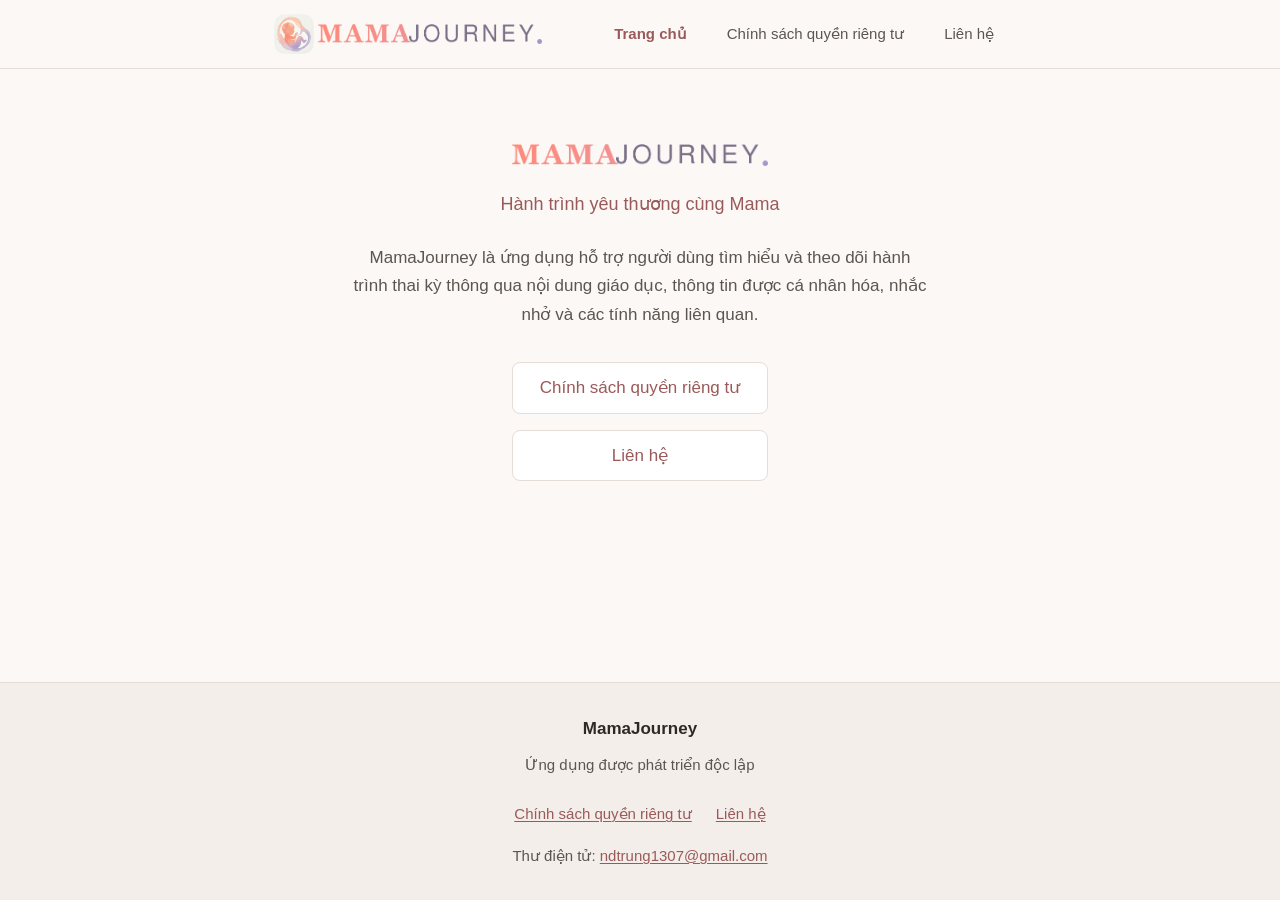
==== index.html @ 8a60a66c "feat: create website for mamajourney" ====
<!doctype html>
<html lang="vi">
  <head>
    <meta charset="UTF-8" />
    <meta name="viewport" content="width=device-width, initial-scale=1.0" />
    <meta
      name="description"
      content="MamaJourney — Ứng dụng hỗ trợ theo dõi hành trình thai kỳ. Chính sách quyền riêng tư và thông tin liên hệ."
    />
    <title>MamaJourney — Hành trình cùng Mama</title>
    <link rel="stylesheet" href="css/style.css" />
  </head>
  <body>
    <div class="page-wrapper">
      <header class="site-header">
        <div class="site-header__inner">
          <a href="./" class="site-logo" aria-label="MamaJourney — Trang chủ">
            <img src="assets/application-icon.png" alt="" class="site-logo__icon" width="40" height="40">
            <img src="assets/home-header.png" alt="MamaJourney" class="site-logo__wordmark" width="260" height="22">
          </a>
          <button
            type="button"
            class="site-nav__toggle"
            aria-expanded="false"
            aria-controls="primary-nav"
            aria-label="Mở menu điều hướng"
          >
            <span class="site-nav__toggle-icon" aria-hidden="true">
              <span class="site-nav__toggle-bar"></span>
            </span>
          </button>
          <nav class="site-nav" id="primary-nav" aria-label="Điều hướng chính">
            <ul>
              <li><a href="./" aria-current="page">Trang chủ</a></li>
              <li><a href="privacy-policy/">Chính sách quyền riêng tư</a></li>
              <li><a href="contact/">Liên hệ</a></li>
            </ul>
          </nav>
        </div>
      </header>

      <main>
        <section class="hero">
          <h1 class="hero__title">
            <img
              src="assets/home-header.png"
              alt="MamaJourney"
              class="hero__logo"
              width="320"
              height="27"
            />
          </h1>
          <p class="hero__tagline">Hành trình yêu thương cùng Mama</p>
          <p class="hero__description">
            MamaJourney là ứng dụng hỗ trợ người dùng tìm hiểu và theo dõi hành
            trình thai kỳ thông qua nội dung giáo dục, thông tin được cá nhân
            hóa, nhắc nhở và các tính năng liên quan.
          </p>
          <div class="hero__links">
            <a href="privacy-policy/">Chính sách quyền riêng tư</a>
            <a href="contact/">Liên hệ</a>
          </div>
        </section>
      </main>

      <footer class="site-footer">
        <div class="site-footer__inner">
          <p class="site-footer__brand">MamaJourney</p>
          <p class="site-footer__tagline">Ứng dụng được phát triển độc lập</p>
          <nav class="site-footer__links" aria-label="Liên kết chân trang">
            <a href="privacy-policy/">Chính sách quyền riêng tư</a>
            <a href="contact/">Liên hệ</a>
          </nav>
          <p class="site-footer__email">
            Thư điện tử:
            <a href="mailto:ndtrung1307@gmail.com">ndtrung1307@gmail.com</a>
          </p>
        </div>
      </footer>
    </div>
    <script src="js/nav.js"></script>
  </body>
</html>
---- css/style.css ----
/* MamaJourney — Static Privacy Website */

*,
*::before,
*::after {
  box-sizing: border-box;
}

:root {
  --color-bg: #fbf8f6;
  --color-bg-alt: #f3eeea;
  --color-surface: #ffffff;
  --color-text: #2d2a26;
  --color-text-muted: #5c5650;
  --color-accent: #9b5a5a;
  --color-accent-hover: #7d4545;
  --color-border: #e5ddd6;
  --color-focus: #c4857a;
  --font-sans: -apple-system, BlinkMacSystemFont, "Segoe UI", Roboto, Arial, sans-serif;
  --content-width: 780px;
  --space-xs: 0.5rem;
  --space-sm: 0.75rem;
  --space-md: 1rem;
  --space-lg: 1.5rem;
  --space-xl: 2rem;
  --space-2xl: 3rem;
  --radius: 8px;
  --header-height: 4rem;
}

html {
  scroll-behavior: smooth;
  overflow-x: clip;
}

@media (prefers-reduced-motion: reduce) {
  html {
    scroll-behavior: auto;
  }
}

body {
  margin: 0;
  width: 100%;
  overflow-x: clip;
  font-family: var(--font-sans);
  font-size: 1.0625rem;
  line-height: 1.7;
  color: var(--color-text);
  background-color: var(--color-bg);
  -webkit-font-smoothing: antialiased;
}

img {
  max-width: 100%;
  height: auto;
  display: block;
}

a {
  color: var(--color-accent);
  text-decoration-thickness: 1px;
  text-underline-offset: 2px;
}

a:hover {
  color: var(--color-accent-hover);
}

a:focus-visible {
  outline: 2px solid var(--color-focus);
  outline-offset: 2px;
  border-radius: 2px;
}

/* Header */

.site-header {
  position: sticky;
  top: 0;
  z-index: 100;
  background-color: rgba(251, 248, 246, 0.95);
  backdrop-filter: blur(8px);
  -webkit-backdrop-filter: blur(8px);
  border-bottom: 1px solid var(--color-border);
}

.site-header__inner {
  width: 100%;
  max-width: var(--content-width);
  margin: 0 auto;
  padding: var(--space-sm) var(--space-lg);
  display: flex;
  align-items: center;
  justify-content: space-between;
  gap: var(--space-md);
  min-height: var(--header-height);
  min-width: 0;
}

.site-logo {
  display: flex;
  flex-direction: row;
  flex-wrap: nowrap;
  align-items: center;
  gap: 0.25rem;
  text-decoration: none;
  color: var(--color-text);
  flex-shrink: 0;
  min-height: 2.75rem;
}

.site-logo__icon {
  order: 1;
  height: 2.5rem;
  width: 2.5rem;
  flex-shrink: 0;
  border-radius: 0.5rem;
}

.site-logo__wordmark {
  order: 2;
  display: block;
  height: 2.5rem;
  width: auto;
  max-width: min(14rem, 52vw);
  flex-shrink: 1;
  min-width: 0;
  object-fit: contain;
  object-position: left center;
}

/* Navigation */

.site-nav ul {
  list-style: none;
  margin: 0;
  padding: 0;
  display: flex;
  flex-wrap: wrap;
  gap: var(--space-xs) var(--space-md);
  justify-content: flex-end;
}

.site-nav a {
  display: inline-block;
  padding: var(--space-xs) var(--space-sm);
  color: var(--color-text-muted);
  text-decoration: none;
  font-size: 0.9375rem;
  border-radius: var(--radius);
  min-height: 2.75rem;
  line-height: 2.75rem;
  padding-top: 0;
  padding-bottom: 0;
}

.site-nav a:hover {
  color: var(--color-accent);
  background-color: var(--color-bg-alt);
}

.site-nav a[aria-current="page"] {
  color: var(--color-accent);
  font-weight: 600;
}

.site-nav__toggle {
  display: none;
  flex-shrink: 0;
  align-items: center;
  justify-content: center;
  width: 2.75rem;
  height: 2.75rem;
  margin: 0;
  padding: 0;
  border: 1px solid var(--color-border);
  border-radius: var(--radius);
  background-color: var(--color-surface);
  color: var(--color-text);
  cursor: pointer;
}

.site-nav__toggle:focus-visible {
  outline: 2px solid var(--color-focus);
  outline-offset: 2px;
}

.site-nav__toggle-icon {
  position: relative;
  display: block;
  width: 1.25rem;
  height: 1rem;
}

.site-nav__toggle-bar,
.site-nav__toggle-bar::before,
.site-nav__toggle-bar::after {
  position: absolute;
  left: 0;
  width: 100%;
  height: 2px;
  border-radius: 1px;
  background-color: currentColor;
  transition: transform 0.2s ease, opacity 0.2s ease;
}

.site-nav__toggle-bar {
  top: 50%;
  transform: translateY(-50%);
}

.site-nav__toggle-bar::before {
  content: "";
  top: -6px;
}

.site-nav__toggle-bar::after {
  content: "";
  top: 6px;
}

.site-header--nav-open .site-nav__toggle-bar {
  transform: translateY(-50%) rotate(45deg);
}

.site-header--nav-open .site-nav__toggle-bar::before {
  opacity: 0;
}

.site-header--nav-open .site-nav__toggle-bar::after {
  top: 0;
  transform: rotate(-90deg);
}

@media (prefers-reduced-motion: reduce) {
  .site-nav__toggle-bar,
  .site-nav__toggle-bar::before,
  .site-nav__toggle-bar::after {
    transition: none;
  }
}

/* Main */

main {
  width: 100%;
  max-width: var(--content-width);
  margin: 0 auto;
  padding: var(--space-xl) var(--space-lg) var(--space-2xl);
  min-width: 0;
}

/* Home page */

.hero {
  text-align: center;
  padding: var(--space-xl) 0 var(--space-2xl);
}

.hero__title {
  display: flex;
  justify-content: center;
  margin: 0 0 var(--space-sm);
}

.hero__logo {
  display: block;
  height: clamp(2rem, 6vw, 2.75rem);
  width: auto;
  max-width: min(16rem, 88vw);
  margin: 0 auto;
  object-fit: contain;
}

.hero__tagline {
  font-size: 1.125rem;
  color: var(--color-accent);
  margin: 0 0 var(--space-lg);
  font-weight: 500;
}

.hero__description {
  color: var(--color-text-muted);
  margin: 0 auto var(--space-xl);
  max-width: 36rem;
}

.hero__links {
  display: flex;
  flex-direction: column;
  align-items: center;
  gap: var(--space-md);
}

.hero__links a {
  display: inline-block;
  padding: var(--space-sm) var(--space-lg);
  min-height: 2.75rem;
  line-height: 1.5;
  border: 1px solid var(--color-border);
  border-radius: var(--radius);
  background-color: var(--color-surface);
  color: var(--color-accent);
  text-decoration: none;
  font-weight: 500;
  min-width: 16rem;
  text-align: center;
}

.hero__links a:hover {
  border-color: var(--color-accent);
  background-color: var(--color-bg-alt);
}

/* Page header */

.page-header {
  margin-bottom: var(--space-xl);
  padding-bottom: var(--space-lg);
  border-bottom: 1px solid var(--color-border);
}

.page-header h1 {
  font-size: clamp(1.5rem, 4vw, 2rem);
  font-weight: 600;
  margin: 0 0 var(--space-xs);
  letter-spacing: -0.02em;
}

.page-header__subtitle {
  font-size: 1.125rem;
  color: var(--color-text-muted);
  margin: 0 0 var(--space-sm);
}

.page-header__date {
  font-size: 0.9375rem;
  color: var(--color-text-muted);
  margin: 0;
}

/* Table of contents */

.toc {
  background-color: var(--color-surface);
  border: 1px solid var(--color-border);
  border-radius: var(--radius);
  padding: var(--space-lg);
  margin-bottom: var(--space-xl);
}

.toc h2 {
  font-size: 1rem;
  font-weight: 600;
  margin: 0 0 var(--space-md);
  color: var(--color-text);
}

.toc ol {
  margin: 0;
  padding-left: 1.25rem;
}

.toc li {
  margin-bottom: var(--space-xs);
}

.toc a {
  color: var(--color-text-muted);
  text-decoration: none;
  font-size: 0.9375rem;
}

.toc a:hover {
  color: var(--color-accent);
  text-decoration: underline;
}

/* Legal content */

.legal-content {
  min-width: 0;
  max-width: 100%;
  overflow-wrap: anywhere;
}

.legal-content h2 {
  font-size: 1.25rem;
  font-weight: 600;
  margin: var(--space-2xl) 0 var(--space-md);
  padding-top: var(--space-sm);
  letter-spacing: -0.01em;
  scroll-margin-top: calc(var(--header-height) + var(--space-md));
}

.legal-content h2:first-of-type {
  margin-top: var(--space-lg);
}

.legal-content h3 {
  font-size: 1.0625rem;
  font-weight: 600;
  margin: var(--space-lg) 0 var(--space-sm);
  scroll-margin-top: calc(var(--header-height) + var(--space-md));
}

.legal-content p {
  margin: 0 0 var(--space-md);
  color: var(--color-text);
}

.legal-content ul {
  margin: 0 0 var(--space-md);
  padding-left: 1.5rem;
}

.legal-content li {
  margin-bottom: var(--space-xs);
}

.legal-content strong {
  font-weight: 600;
  color: var(--color-text);
}

.legal-content .intro {
  color: var(--color-text-muted);
}

.legal-content .section-label {
  font-weight: 600;
  margin-top: var(--space-md);
  margin-bottom: var(--space-xs);
}

/* Table */

.table-wrapper {
  margin: var(--space-md) 0 var(--space-lg);
  max-width: 100%;
  overflow-x: auto;
  -webkit-overflow-scrolling: touch;
  border: 1px solid var(--color-border);
  border-radius: var(--radius);
  background-color: var(--color-surface);
}

table {
  width: 100%;
  border-collapse: collapse;
  font-size: 0.9375rem;
  min-width: 32rem;
}

th,
td {
  padding: var(--space-sm) var(--space-md);
  text-align: left;
  vertical-align: top;
  border-bottom: 1px solid var(--color-border);
}

th {
  background-color: var(--color-bg-alt);
  font-weight: 600;
  white-space: nowrap;
}

tr:last-child td {
  border-bottom: none;
}

/* Contact page */

.contact-content {
  max-width: 36rem;
}

.contact-content p {
  margin: 0 0 var(--space-lg);
  color: var(--color-text-muted);
}

.contact-email {
  display: inline-block;
  font-size: 1.125rem;
  font-weight: 500;
  padding: var(--space-sm) 0;
  word-break: break-all;
}

/* Footer */

.site-footer {
  border-top: 1px solid var(--color-border);
  background-color: var(--color-bg-alt);
  margin-top: auto;
}

.site-footer__inner {
  max-width: var(--content-width);
  margin: 0 auto;
  padding: var(--space-xl) var(--space-lg);
  text-align: center;
}

.site-footer__brand {
  font-weight: 600;
  margin: 0 0 var(--space-xs);
}

.site-footer__tagline {
  font-size: 0.9375rem;
  color: var(--color-text-muted);
  margin: 0 0 var(--space-lg);
}

.site-footer__links {
  display: flex;
  flex-wrap: wrap;
  justify-content: center;
  gap: var(--space-sm) var(--space-lg);
  margin-bottom: var(--space-md);
}

.site-footer__links a {
  font-size: 0.9375rem;
}

.site-footer__email {
  font-size: 0.9375rem;
  color: var(--color-text-muted);
  margin: 0;
}

.site-footer__email a {
  word-break: break-all;
}

/* Layout wrapper */

.page-wrapper {
  display: flex;
  flex-direction: column;
  min-height: 100vh;
}

/* Mobile navigation */

@media (max-width: 600px) {
  .site-header__inner {
    flex-wrap: wrap;
    align-items: center;
    justify-content: space-between;
    padding: var(--space-md);
    min-height: var(--header-height);
  }

  .site-logo {
    flex: 1;
    min-width: 0;
  }

  .site-nav__toggle {
    display: flex;
    margin-left: auto;
  }

  .site-nav {
    display: none;
    width: 100%;
    flex-basis: 100%;
    order: 1;
    padding-top: var(--space-sm);
    margin-top: var(--space-sm);
    border-top: 1px solid var(--color-border);
  }

  .site-header--nav-open .site-nav {
    display: block;
  }

  .site-nav ul {
    flex-direction: column;
    gap: 0;
  }

  .site-nav a {
    display: block;
    width: 100%;
    min-height: 2.75rem;
    line-height: 2.75rem;
    padding: 0 var(--space-sm);
  }

  main {
    padding: var(--space-lg) var(--space-md) var(--space-xl);
  }

  .toc {
    padding: var(--space-md);
  }

  .hero__links a {
    width: 100%;
    min-width: unset;
  }

  .site-logo__icon {
    height: 2.125rem;
    width: 2.125rem;
  }

  .site-logo__wordmark {
    height: 2rem;
    max-width: min(11.5rem, 48vw);
  }

  .table-wrapper {
    overflow-x: visible;
    border: none;
    background: transparent;
    padding: 0;
  }

  .table-wrapper table {
    min-width: 0;
    width: 100%;
  }

  .table-wrapper thead {
    display: none;
  }

  .table-wrapper tbody tr {
    display: block;
    margin-bottom: var(--space-md);
    padding: var(--space-md);
    border: 1px solid var(--color-border);
    border-radius: var(--radius);
    background-color: var(--color-surface);
  }

  .table-wrapper tbody tr:last-child {
    margin-bottom: 0;
  }

  .table-wrapper td {
    display: block;
    padding: 0;
    border-bottom: none;
  }

  .table-wrapper td::before {
    content: attr(data-label);
    display: block;
    font-weight: 600;
    font-size: 0.8125rem;
    color: var(--color-text-muted);
    margin-bottom: 0.125rem;
  }

  .table-wrapper td:not(:last-child) {
    margin-bottom: var(--space-sm);
    padding-bottom: var(--space-sm);
    border-bottom: 1px solid var(--color-border);
  }
}
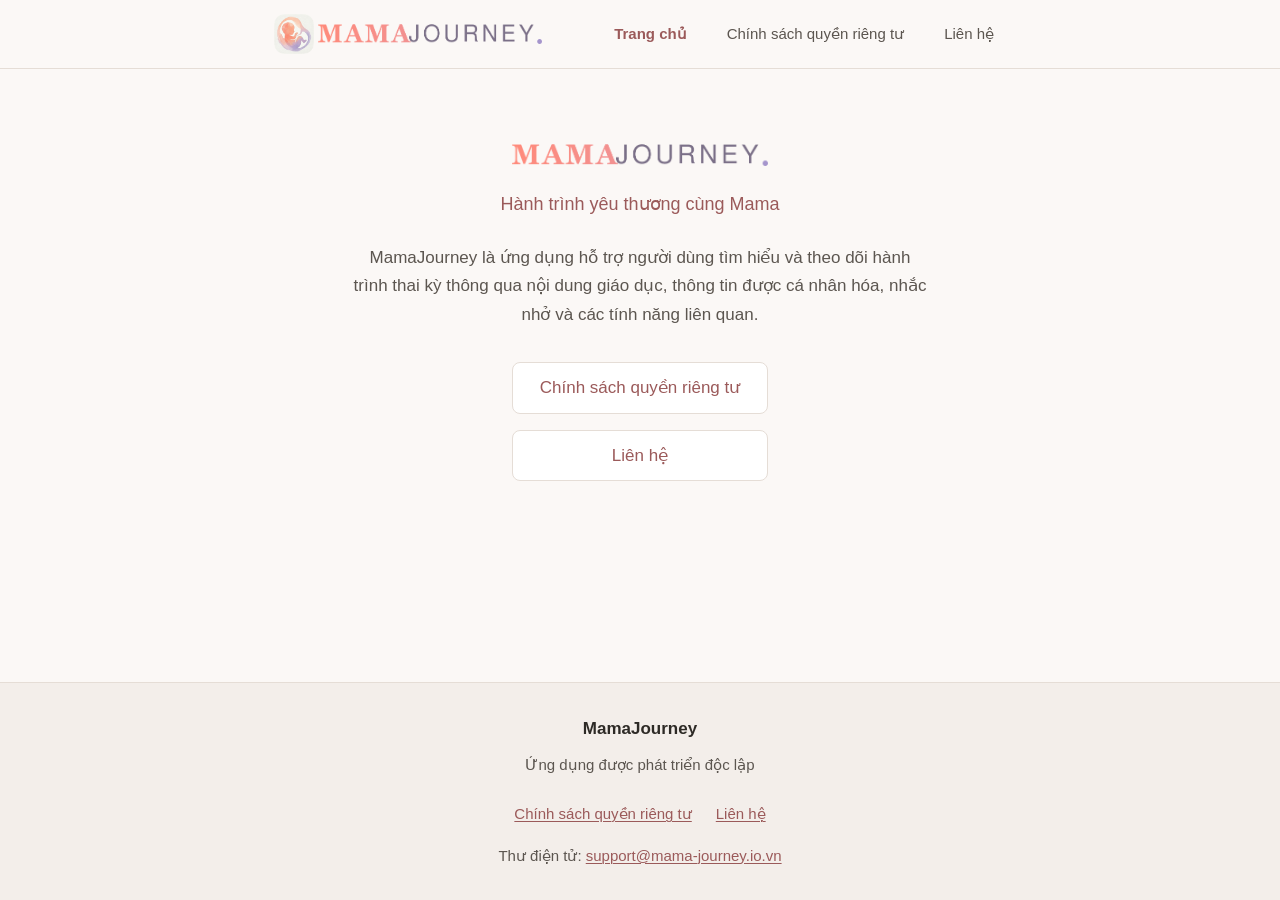
==== commit a1eaefca: "chore: Update support email" ====
--- a/index.html
+++ b/index.html
@@ -15,8 +15,20 @@
       <header class="site-header">
         <div class="site-header__inner">
           <a href="./" class="site-logo" aria-label="MamaJourney — Trang chủ">
-            <img src="assets/application-icon.png" alt="" class="site-logo__icon" width="40" height="40">
-            <img src="assets/home-header.png" alt="MamaJourney" class="site-logo__wordmark" width="260" height="22">
+            <img
+              src="assets/application-icon.png"
+              alt=""
+              class="site-logo__icon"
+              width="40"
+              height="40"
+            />
+            <img
+              src="assets/home-header.png"
+              alt="MamaJourney"
+              class="site-logo__wordmark"
+              width="260"
+              height="22"
+            />
           </a>
           <button
             type="button"
@@ -73,7 +85,9 @@
           </nav>
           <p class="site-footer__email">
             Thư điện tử:
-            <a href="mailto:ndtrung1307@gmail.com">ndtrung1307@gmail.com</a>
+            <a href="mailto:support@mama-journey.io.vn"
+              >support@mama-journey.io.vn</a
+            >
           </p>
         </div>
       </footer>
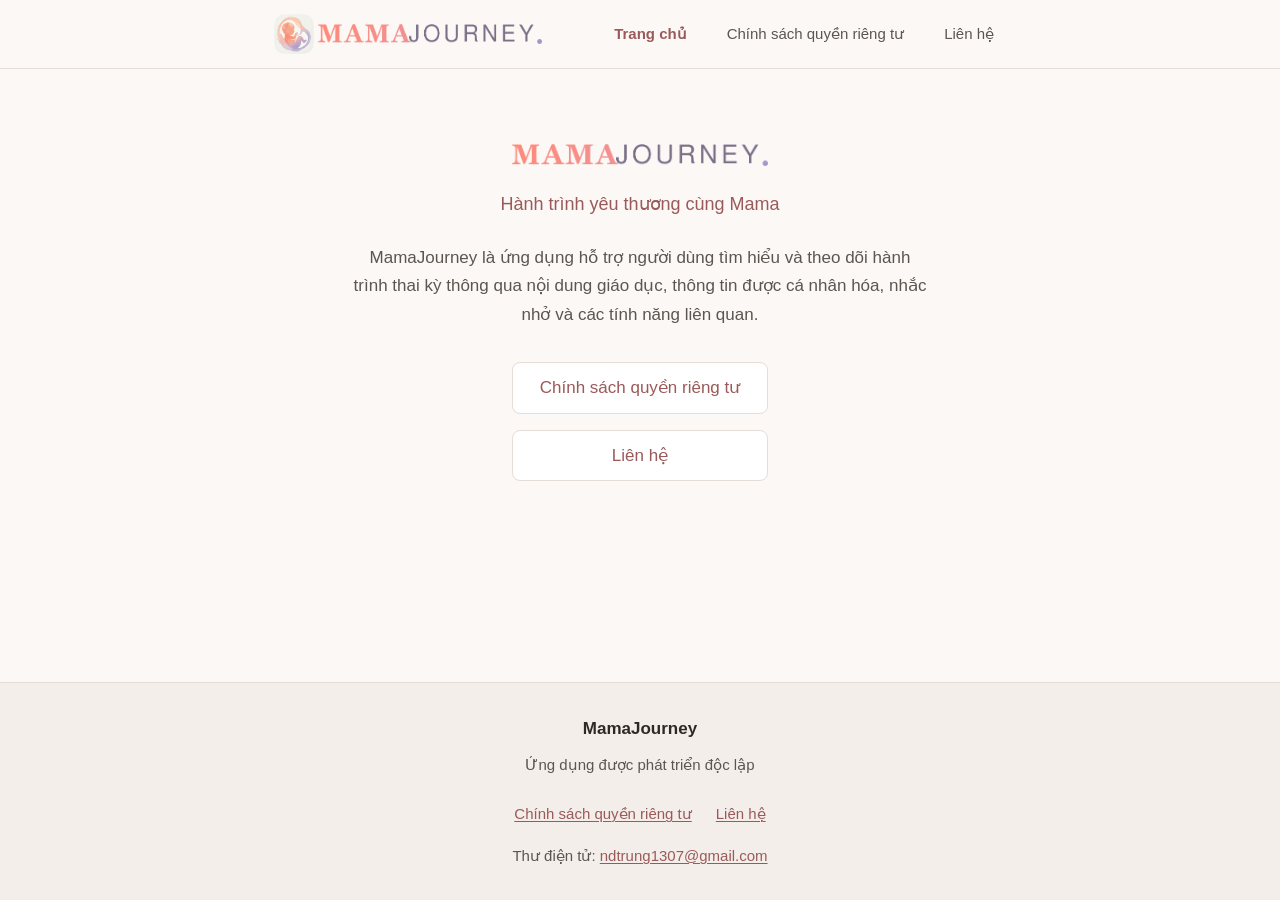
==== commit 432a3f53: "chore: update support email" ====
--- a/index.html
+++ b/index.html
@@ -85,9 +85,7 @@
           </nav>
           <p class="site-footer__email">
             Thư điện tử:
-            <a href="mailto:support@mama-journey.io.vn"
-              >support@mama-journey.io.vn</a
-            >
+            <a href="mailto:ndtrung1307@gmail.com">ndtrung1307@gmail.com</a>
           </p>
         </div>
       </footer>
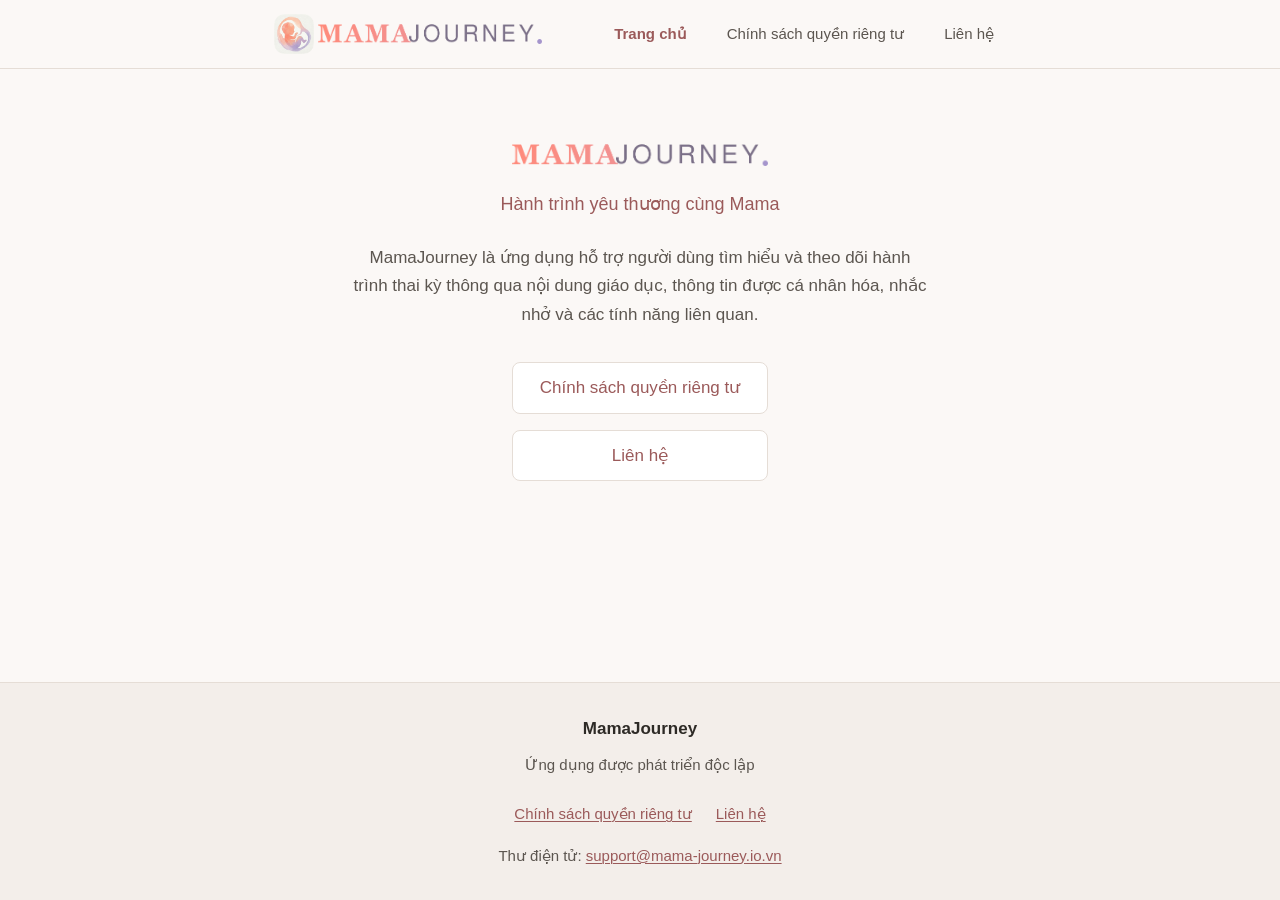
==== commit 017f0700: "chore: update support email" ====
--- a/index.html
+++ b/index.html
@@ -85,7 +85,9 @@
           </nav>
           <p class="site-footer__email">
             Thư điện tử:
-            <a href="mailto:ndtrung1307@gmail.com">ndtrung1307@gmail.com</a>
+            <a href="mailto:support@mama-journey.io.vn"
+              >support@mama-journey.io.vn</a
+            >
           </p>
         </div>
       </footer>
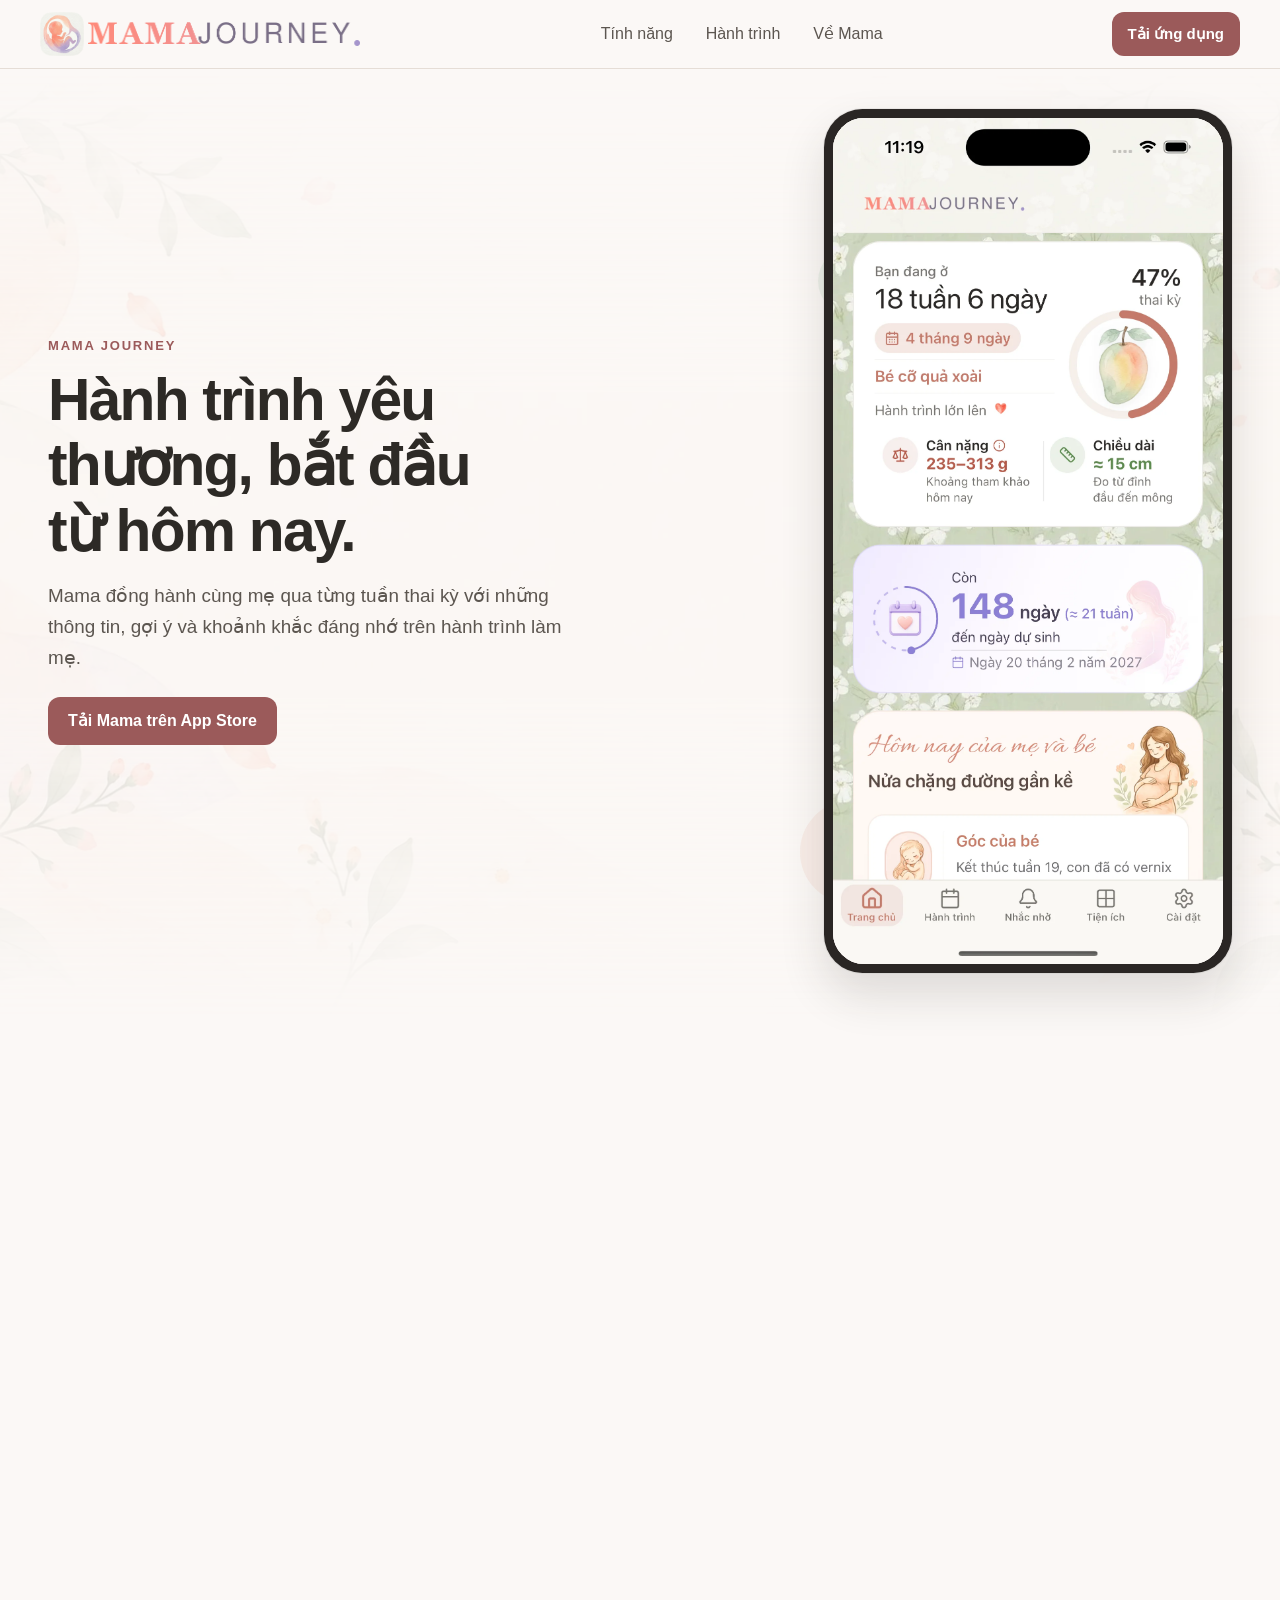
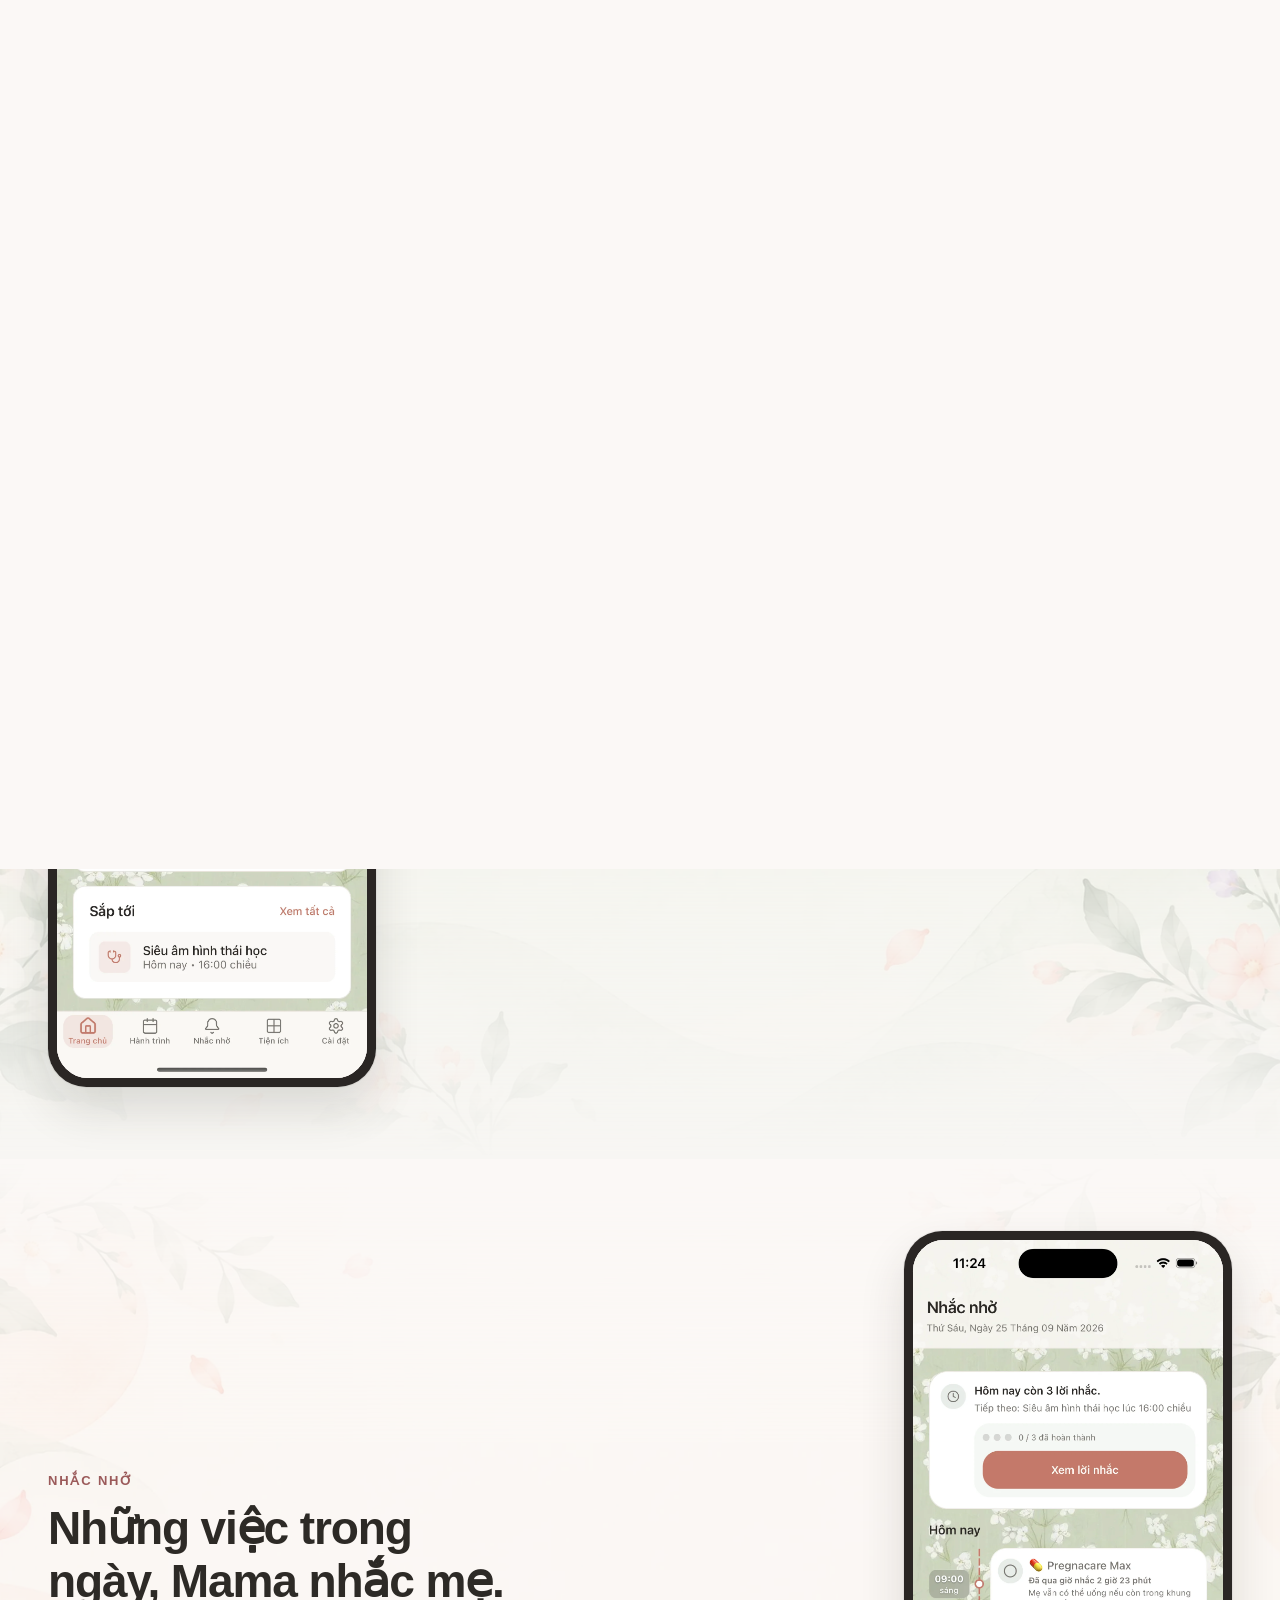
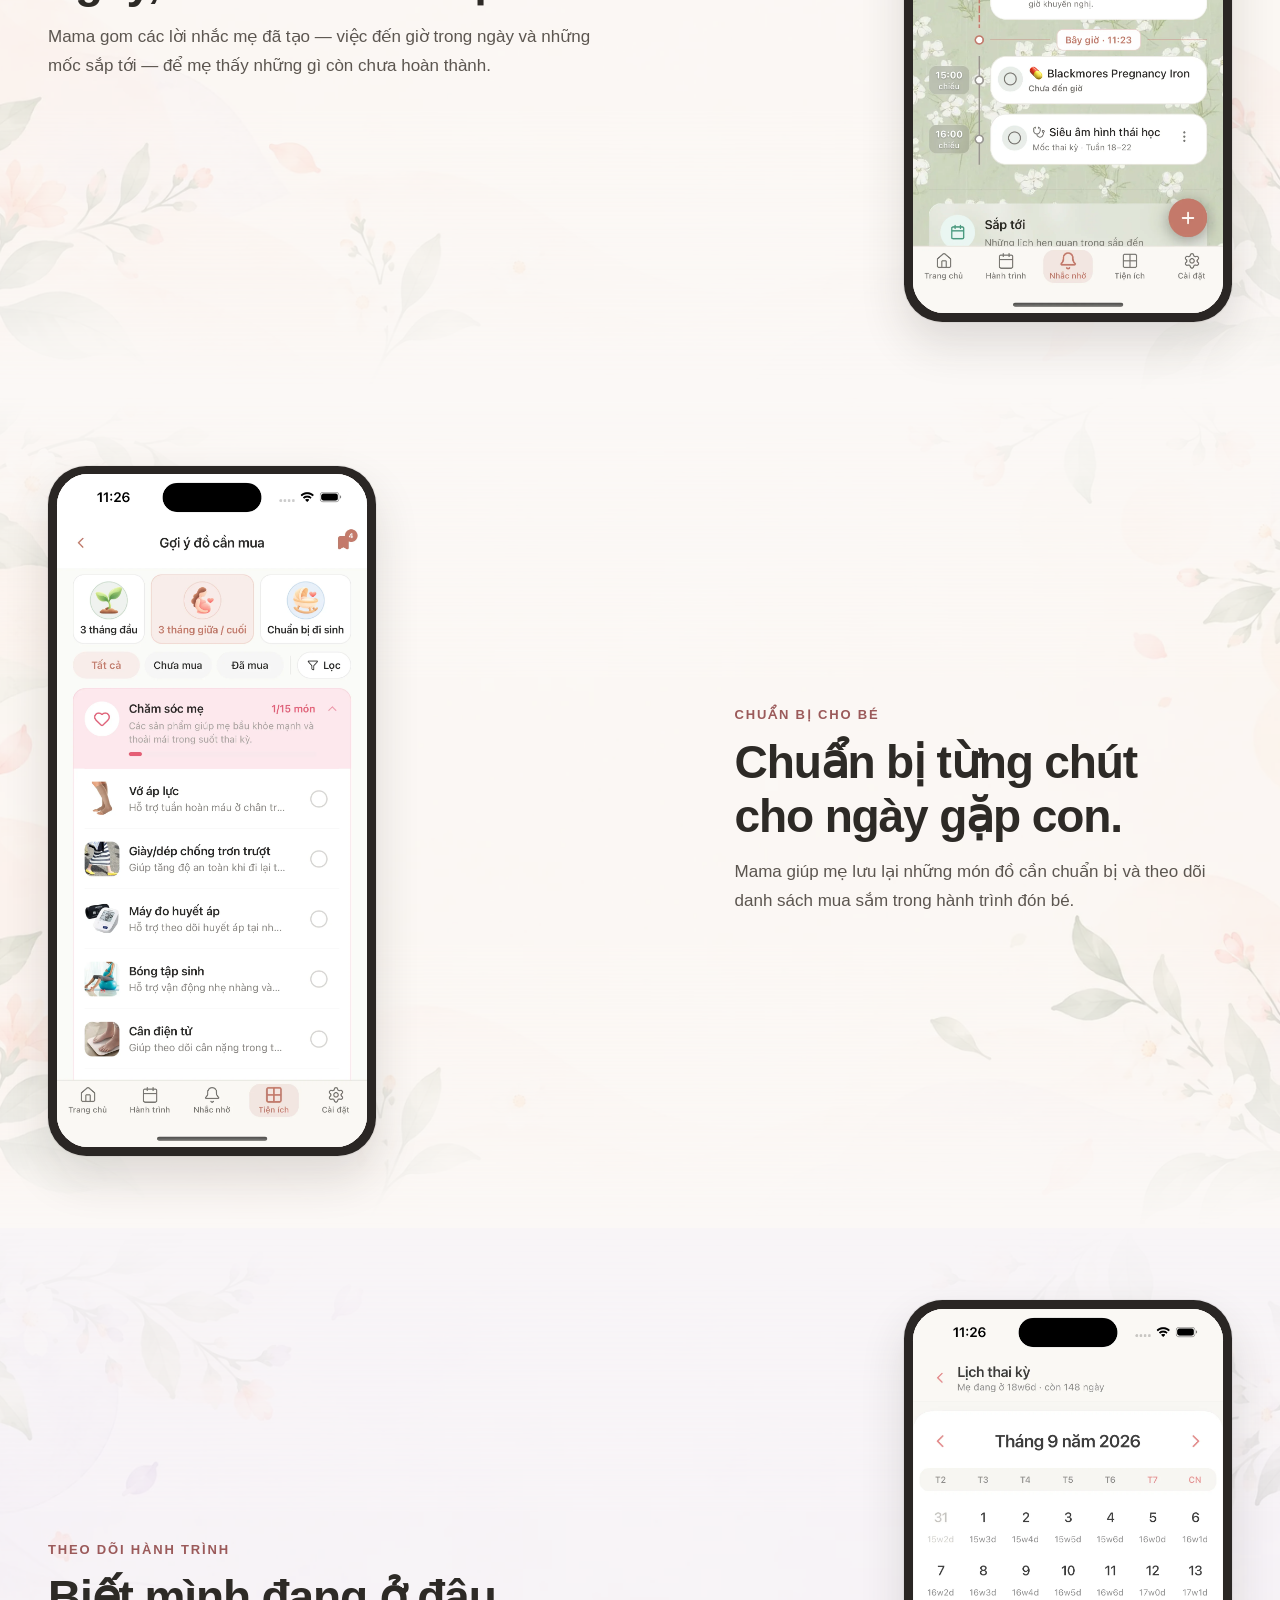
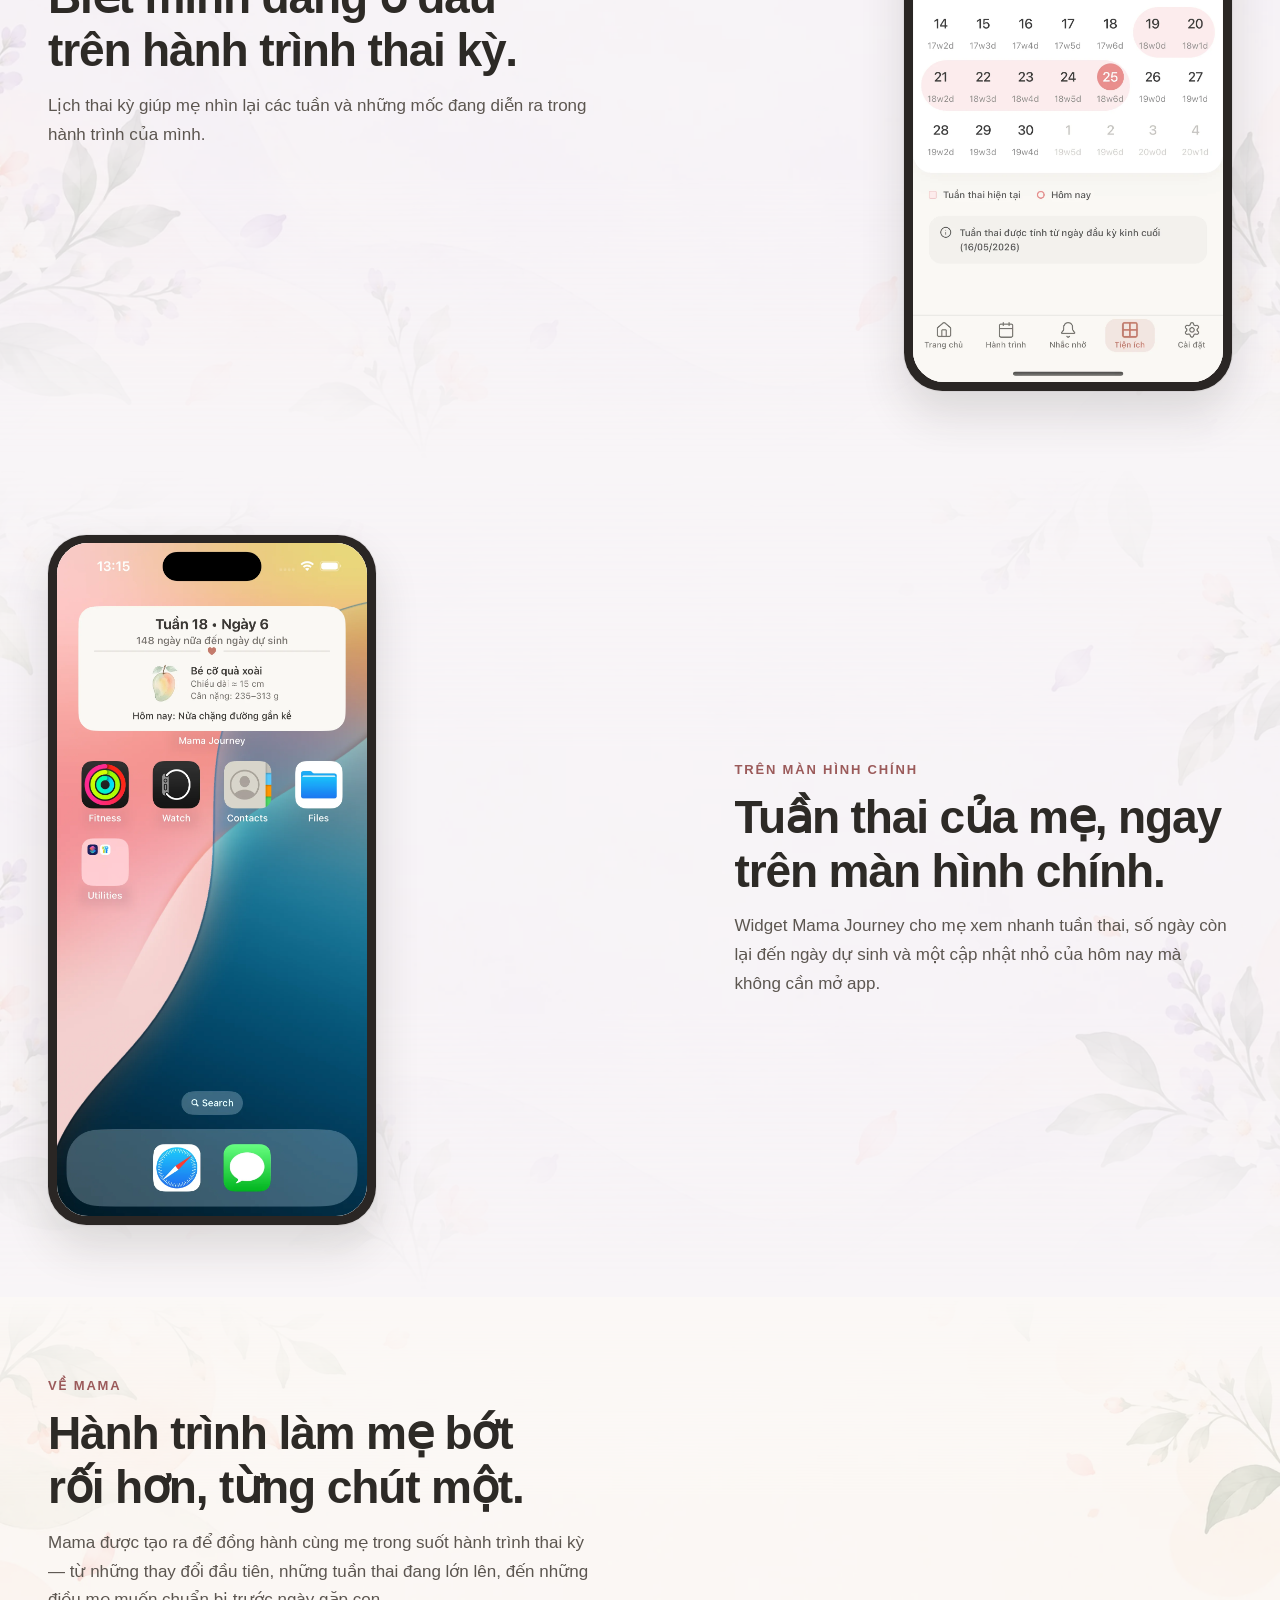
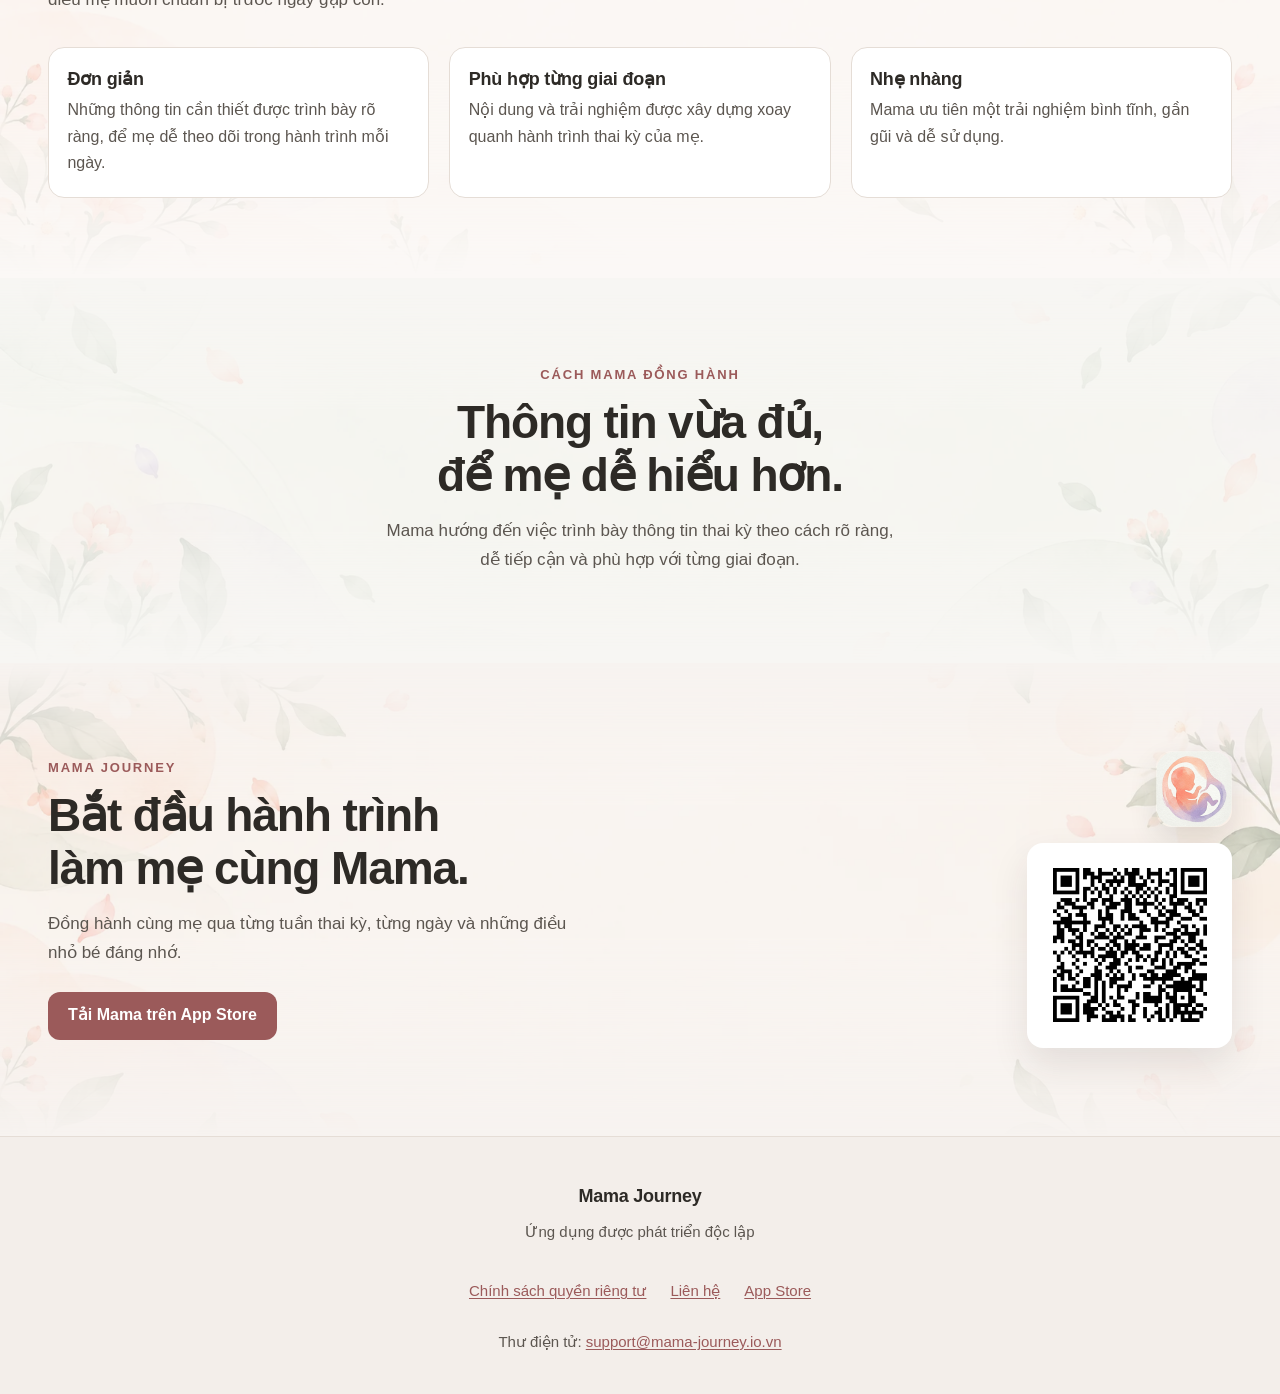
==== commit 380fa74d: "feat: present the Mama Journey app on the homepage Show the real app screenshots, App Store link, an" ====
--- a/index.html
+++ b/index.html
@@ -5,16 +5,25 @@
     <meta name="viewport" content="width=device-width, initial-scale=1.0" />
     <meta
       name="description"
-      content="MamaJourney — Ứng dụng hỗ trợ theo dõi hành trình thai kỳ. Chính sách quyền riêng tư và thông tin liên hệ."
+      content="Mama Journey đồng hành cùng mẹ qua từng tuần thai kỳ với thông tin, gợi ý và những khoảnh khắc trên hành trình làm mẹ."
     />
-    <title>MamaJourney — Hành trình cùng Mama</title>
+    <title>Mama Journey — Hành trình yêu thương, bắt đầu từ hôm nay</title>
+    <link rel="canonical" href="https://mama-journey.io.vn/" />
+    <meta property="og:title" content="Mama Journey — Hành trình yêu thương, bắt đầu từ hôm nay" />
+    <meta
+      property="og:description"
+      content="Mama Journey đồng hành cùng mẹ qua từng tuần thai kỳ với thông tin, gợi ý và những khoảnh khắc trên hành trình làm mẹ."
+    />
+    <meta property="og:type" content="website" />
+    <meta property="og:url" content="https://mama-journey.io.vn/" />
+    <meta property="og:locale" content="vi_VN" />
     <link rel="stylesheet" href="css/style.css" />
   </head>
-  <body>
+  <body class="home-page">
     <div class="page-wrapper">
-      <header class="site-header">
+      <header class="site-header" data-nav-breakpoint="959px">
         <div class="site-header__inner">
-          <a href="./" class="site-logo" aria-label="MamaJourney — Trang chủ">
+          <a href="./" class="site-logo" aria-label="Mama Journey — Trang chủ">
             <img
               src="assets/application-icon.png"
               alt=""
@@ -24,7 +33,7 @@
             />
             <img
               src="assets/home-header.png"
-              alt="MamaJourney"
+              alt="Mama Journey"
               class="site-logo__wordmark"
               width="260"
               height="22"
@@ -43,45 +52,428 @@
           </button>
           <nav class="site-nav" id="primary-nav" aria-label="Điều hướng chính">
             <ul>
-              <li><a href="./" aria-current="page">Trang chủ</a></li>
-              <li><a href="privacy-policy/">Chính sách quyền riêng tư</a></li>
-              <li><a href="contact/">Liên hệ</a></li>
+              <li><a href="#features">Tính năng</a></li>
+              <li><a href="#journey">Hành trình</a></li>
+              <li><a href="#about">Về Mama</a></li>
             </ul>
+            <a
+              class="home-nav__download"
+              href="https://apps.apple.com/vn/app/mama-journey/id6775170171"
+              target="_blank"
+              rel="noopener noreferrer"
+              >Tải ứng dụng</a
+            >
           </nav>
         </div>
       </header>
 
       <main>
-        <section class="hero">
-          <h1 class="hero__title">
-            <img
-              src="assets/home-header.png"
-              alt="MamaJourney"
-              class="hero__logo"
-              width="320"
-              height="27"
-            />
-          </h1>
-          <p class="hero__tagline">Hành trình yêu thương cùng Mama</p>
-          <p class="hero__description">
-            MamaJourney là ứng dụng hỗ trợ người dùng tìm hiểu và theo dõi hành
-            trình thai kỳ thông qua nội dung giáo dục, thông tin được cá nhân
-            hóa, nhắc nhở và các tính năng liên quan.
-          </p>
-          <div class="hero__links">
-            <a href="privacy-policy/">Chính sách quyền riêng tư</a>
-            <a href="contact/">Liên hệ</a>
+        <section class="hero" aria-labelledby="hero-heading">
+          <div class="botanical-bg botanical-bg--cream botanical-bg--quiet" aria-hidden="true"></div>
+          <div class="hero__content">
+            <p class="hero__eyebrow">Mama Journey</p>
+            <h1 class="hero__heading" id="hero-heading">
+              Hành trình yêu thương, bắt đầu từ hôm nay.
+            </h1>
+            <p class="hero__lead">
+              Mama đồng hành cùng mẹ qua từng tuần thai kỳ với những thông tin,
+              gợi ý và khoảnh khắc đáng nhớ trên hành trình làm mẹ.
+            </p>
+            <a
+              class="home-cta"
+              href="https://apps.apple.com/vn/app/mama-journey/id6775170171"
+              target="_blank"
+              rel="noopener noreferrer"
+              >Tải Mama trên App Store</a
+            >
+          </div>
+
+          <div class="hero__visual">
+            <div class="hero__bloom hero__bloom--lavender" aria-hidden="true"></div>
+            <div class="hero__bloom hero__bloom--green" aria-hidden="true"></div>
+            <div class="hero__bloom hero__bloom--peach" aria-hidden="true"></div>
+            <div class="phone">
+              <div
+                class="phone__screen"
+                data-app-shot="assets/app/home.webp"
+                data-app-shot-alt="Màn hình Trang chủ của ứng dụng Mama Journey trên iPhone."
+              >
+                <p class="phone__placeholder">
+                  Ảnh màn hình thật chưa có. Thêm
+                  <span class="phone__placeholder-path">assets/app/home.webp</span>
+                  để hiển thị Trang chủ Mama Journey.
+                </p>
+              </div>
+            </div>
+          </div>
+        </section>
+
+        <div class="showcase" id="features">
+          <section class="story" id="journey" aria-labelledby="journey-heading">
+            <div class="botanical-bg botanical-bg--cream botanical-bg--left" aria-hidden="true"></div>
+            <div class="story__inner">
+              <div class="story__copy">
+                <p class="story__eyebrow">Hành trình thai kỳ</p>
+                <h2 class="story__heading" id="journey-heading">
+                  Mỗi tuần, một hành trình mới.
+                </h2>
+                <p class="story__text">
+                  Mỗi tuần thai kỳ mang đến một hành trình riêng cho mẹ và bé,
+                  với những điều đáng nhớ và những khoảnh khắc nhỏ để cùng nhìn
+                  lại.
+                </p>
+              </div>
+              <div class="story__visual">
+                <div class="phone">
+                  <div class="phone__screen phone__screen--ready">
+                    <img
+                      class="phone__shot"
+                      src="assets/app/weekly-journey.webp"
+                      alt="Mama Journey – hành trình thai kỳ theo tuần"
+                      width="1179"
+                      height="2556"
+                      loading="lazy"
+                      decoding="async"
+                    />
+                  </div>
+                </div>
+              </div>
+            </div>
+          </section>
+
+          <section class="story story--flip" id="daily" aria-labelledby="daily-heading">
+            <div class="botanical-bg botanical-bg--lavender botanical-bg--right" aria-hidden="true"></div>
+            <div class="story__inner">
+              <div class="story__copy">
+                <p class="story__eyebrow">Mỗi ngày cùng Mama</p>
+                <h2 class="story__heading" id="daily-heading">
+                  Mỗi ngày một điều để mẹ thêm yên tâm.
+                </h2>
+                <p class="story__text">
+                  Mama mang đến những nội dung nhỏ mỗi ngày, phù hợp với hành
+                  trình mẹ đang trải qua.
+                </p>
+              </div>
+              <div class="story__visual">
+                <div class="phone">
+                  <div class="phone__screen phone__screen--ready">
+                    <img
+                      class="phone__shot"
+                      src="assets/app/daily.webp"
+                      alt="Mama Journey – nội dung Daily"
+                      width="1179"
+                      height="2556"
+                      loading="lazy"
+                      decoding="async"
+                    />
+                  </div>
+                </div>
+              </div>
+            </div>
+          </section>
+
+          <section class="story" id="milestones" aria-labelledby="milestones-heading">
+            <div class="botanical-bg botanical-bg--cream" aria-hidden="true"></div>
+            <div class="story__inner">
+              <div class="story__copy">
+                <p class="story__eyebrow">Những cột mốc đáng nhớ</p>
+                <h2 class="story__heading" id="milestones-heading">
+                  Lưu lại những dấu mốc trên hành trình làm mẹ.
+                </h2>
+                <p class="story__text">
+                  Những cột mốc trong thai kỳ giúp mẹ nhìn lại hành trình đã đi
+                  qua và biết mình đang ở đâu trên chặng đường phía trước.
+                </p>
+              </div>
+              <div class="story__visual">
+                <div class="phone">
+                  <div class="phone__screen phone__screen--ready">
+                    <img
+                      class="phone__shot"
+                      src="assets/app/milestones.webp"
+                      alt="Mama Journey – các mốc thai kỳ"
+                      width="1179"
+                      height="2556"
+                      loading="lazy"
+                      decoding="async"
+                    />
+                  </div>
+                </div>
+              </div>
+            </div>
+          </section>
+
+          <section class="story story--flip" id="hydration" aria-labelledby="hydration-heading">
+            <div class="botanical-bg botanical-bg--sage botanical-bg--right" aria-hidden="true"></div>
+            <div class="story__inner">
+              <div class="story__copy">
+                <p class="story__eyebrow">Chăm mẹ mỗi ngày</p>
+                <h2 class="story__heading" id="hydration-heading">
+                  Nhắc mẹ uống nước đều đặn hơn.
+                </h2>
+                <p class="story__text">
+                  Một lời nhắc nhỏ trong ngày để mẹ nhớ quan tâm đến việc uống
+                  nước và chăm sóc bản thân.
+                </p>
+              </div>
+              <div class="story__visual">
+                <div class="phone">
+                  <div class="phone__screen phone__screen--ready">
+                    <img
+                      class="phone__shot"
+                      src="assets/app/hydration.webp"
+                      alt="Mama Journey – nhắc uống nước"
+                      width="1179"
+                      height="2556"
+                      loading="lazy"
+                      decoding="async"
+                    />
+                  </div>
+                </div>
+              </div>
+            </div>
+          </section>
+
+          <section class="story" id="reminders" aria-labelledby="reminders-heading">
+            <div class="botanical-bg botanical-bg--cream botanical-bg--top" aria-hidden="true"></div>
+            <div class="story__inner">
+              <div class="story__copy">
+                <p class="story__eyebrow">Nhắc nhở</p>
+                <h2 class="story__heading" id="reminders-heading">
+                  Những việc trong ngày, Mama nhắc mẹ.
+                </h2>
+                <p class="story__text">
+                  Mama gom các lời nhắc mẹ đã tạo — việc đến giờ trong ngày và
+                  những mốc sắp tới — để mẹ thấy những gì còn chưa hoàn thành.
+                </p>
+              </div>
+              <div class="story__visual">
+                <div class="phone">
+                  <div class="phone__screen phone__screen--ready">
+                    <img
+                      class="phone__shot"
+                      src="assets/app/reminders.webp"
+                      alt="Mama Journey – màn hình Nhắc nhở trong ngày"
+                      width="1179"
+                      height="2556"
+                      loading="lazy"
+                      decoding="async"
+                    />
+                  </div>
+                </div>
+              </div>
+            </div>
+          </section>
+
+          <section class="story story--flip" id="shopping" aria-labelledby="shopping-heading">
+            <div class="botanical-bg botanical-bg--cream botanical-bg--right" aria-hidden="true"></div>
+            <div class="story__inner">
+              <div class="story__copy">
+                <p class="story__eyebrow">Chuẩn bị cho bé</p>
+                <h2 class="story__heading" id="shopping-heading">
+                  Chuẩn bị từng chút cho ngày gặp con.
+                </h2>
+                <p class="story__text">
+                  Mama giúp mẹ lưu lại những món đồ cần chuẩn bị và theo dõi
+                  danh sách mua sắm trong hành trình đón bé.
+                </p>
+              </div>
+              <div class="story__visual">
+                <div class="phone">
+                  <div class="phone__screen phone__screen--ready">
+                    <img
+                      class="phone__shot"
+                      src="assets/app/shopping.webp"
+                      alt="Mama Journey – danh sách đồ cần mua"
+                      width="1179"
+                      height="2556"
+                      loading="lazy"
+                      decoding="async"
+                    />
+                  </div>
+                </div>
+              </div>
+            </div>
+          </section>
+
+          <section class="story" id="calendar" aria-labelledby="calendar-heading">
+            <div class="botanical-bg botanical-bg--lavender botanical-bg--left" aria-hidden="true"></div>
+            <div class="story__inner">
+              <div class="story__copy">
+                <p class="story__eyebrow">Theo dõi hành trình</p>
+                <h2 class="story__heading" id="calendar-heading">
+                  Biết mình đang ở đâu trên hành trình thai kỳ.
+                </h2>
+                <p class="story__text">
+                  Lịch thai kỳ giúp mẹ nhìn lại các tuần và những mốc đang diễn
+                  ra trong hành trình của mình.
+                </p>
+              </div>
+              <div class="story__visual">
+                <div class="phone">
+                  <div class="phone__screen phone__screen--ready">
+                    <img
+                      class="phone__shot"
+                      src="assets/app/pregnancy-calendar.webp"
+                      alt="Mama Journey – lịch thai kỳ"
+                      width="1179"
+                      height="2556"
+                      loading="lazy"
+                      decoding="async"
+                    />
+                  </div>
+                </div>
+              </div>
+            </div>
+          </section>
+
+          <section class="story story--flip" id="widget" aria-labelledby="widget-heading">
+            <div class="botanical-bg botanical-bg--lavender botanical-bg--bottom" aria-hidden="true"></div>
+            <div class="story__inner">
+              <div class="story__copy">
+                <p class="story__eyebrow">Trên màn hình chính</p>
+                <h2 class="story__heading" id="widget-heading">
+                  Tuần thai của mẹ, ngay trên màn hình chính.
+                </h2>
+                <p class="story__text">
+                  Widget Mama Journey cho mẹ xem nhanh tuần thai, số ngày còn
+                  lại đến ngày dự sinh và một cập nhật nhỏ của hôm nay mà không
+                  cần mở app.
+                </p>
+              </div>
+              <div class="story__visual">
+                <div class="phone">
+                  <div class="phone__screen phone__screen--ready">
+                    <img
+                      class="phone__shot"
+                      src="assets/app/widget.webp"
+                      alt="Mama Journey – widget tuần thai trên màn hình chính"
+                      width="1179"
+                      height="2556"
+                      loading="lazy"
+                      decoding="async"
+                    />
+                  </div>
+                </div>
+              </div>
+            </div>
+          </section>
+        </div>
+
+        <section class="about" id="about" aria-labelledby="about-heading">
+          <div class="botanical-bg botanical-bg--cream" aria-hidden="true"></div>
+          <div class="about__inner">
+            <p class="story__eyebrow">Về Mama</p>
+            <h2 class="story__heading" id="about-heading">
+              Hành trình làm mẹ bớt rối hơn, từng chút một.
+            </h2>
+            <p class="story__text about__lead">
+              Mama được tạo ra để đồng hành cùng mẹ trong suốt hành trình thai
+              kỳ — từ những thay đổi đầu tiên, những tuần thai đang lớn lên, đến
+              những điều mẹ muốn chuẩn bị trước ngày gặp con.
+            </p>
+            <ol class="principles">
+              <li>
+                <h3>Đơn giản</h3>
+                <p>
+                  Những thông tin cần thiết được trình bày rõ ràng, để mẹ dễ
+                  theo dõi trong hành trình mỗi ngày.
+                </p>
+              </li>
+              <li>
+                <h3>Phù hợp từng giai đoạn</h3>
+                <p>
+                  Nội dung và trải nghiệm được xây dựng xoay quanh hành trình
+                  thai kỳ của mẹ.
+                </p>
+              </li>
+              <li>
+                <h3>Nhẹ nhàng</h3>
+                <p>
+                  Mama ưu tiên một trải nghiệm bình tĩnh, gần gũi và dễ sử dụng.
+                </p>
+              </li>
+            </ol>
+          </div>
+        </section>
+
+        <section class="trust" id="approach" aria-labelledby="approach-heading">
+          <div class="botanical-bg botanical-bg--sage" aria-hidden="true"></div>
+          <div class="trust__bloom trust__bloom--peach" aria-hidden="true"></div>
+          <div class="trust__bloom trust__bloom--lavender" aria-hidden="true"></div>
+          <div class="trust__inner">
+            <p class="story__eyebrow">Cách Mama đồng hành</p>
+            <h2 class="story__heading" id="approach-heading">
+              Thông tin vừa đủ, để mẹ dễ hiểu hơn.
+            </h2>
+            <p class="story__text">
+              Mama hướng đến việc trình bày thông tin thai kỳ theo cách rõ ràng,
+              dễ tiếp cận và phù hợp với từng giai đoạn.
+            </p>
+          </div>
+        </section>
+
+        <section class="closing" id="download" aria-labelledby="download-heading">
+          <div class="botanical-bg botanical-bg--cream botanical-bg--left botanical-bg--closing" aria-hidden="true"></div>
+          <div class="closing__bloom closing__bloom--lavender" aria-hidden="true"></div>
+          <div class="closing__bloom closing__bloom--green" aria-hidden="true"></div>
+          <div class="closing__inner">
+            <div class="closing__copy">
+              <p class="story__eyebrow">Mama Journey</p>
+              <h2 class="story__heading" id="download-heading">
+                Bắt đầu hành trình làm mẹ cùng Mama.
+              </h2>
+              <p class="story__text">
+                Đồng hành cùng mẹ qua từng tuần thai kỳ, từng ngày và những điều
+                nhỏ bé đáng nhớ.
+              </p>
+              <a
+                class="home-cta"
+                href="https://apps.apple.com/vn/app/mama-journey/id6775170171"
+                target="_blank"
+                rel="noopener noreferrer"
+                >Tải Mama trên App Store</a
+              >
+            </div>
+            <div class="closing__mark">
+              <img
+                class="closing__icon"
+                src="assets/application-icon.png"
+                alt=""
+                width="1024"
+                height="1024"
+              />
+              <a
+                class="closing__qr"
+                href="https://apps.apple.com/vn/app/mama-journey/id6775170171"
+                target="_blank"
+                rel="noopener noreferrer"
+              >
+                <img
+                  src="assets/app/mama-journey-appstore-qr.webp"
+                  alt="Mã QR để tải Mama Journey trên App Store"
+                  width="784"
+                  height="784"
+                />
+              </a>
+            </div>
           </div>
         </section>
       </main>
 
       <footer class="site-footer">
         <div class="site-footer__inner">
-          <p class="site-footer__brand">MamaJourney</p>
+          <p class="site-footer__brand">Mama Journey</p>
           <p class="site-footer__tagline">Ứng dụng được phát triển độc lập</p>
           <nav class="site-footer__links" aria-label="Liên kết chân trang">
             <a href="privacy-policy/">Chính sách quyền riêng tư</a>
             <a href="contact/">Liên hệ</a>
+            <a
+              href="https://apps.apple.com/vn/app/mama-journey/id6775170171"
+              target="_blank"
+              rel="noopener noreferrer"
+              >App Store</a
+            >
           </nav>
           <p class="site-footer__email">
             Thư điện tử:
--- a/css/style.css
+++ b/css/style.css
@@ -667,3 +667,993 @@
     border-bottom: 1px solid var(--color-border);
   }
 }
+
+/* Homepage — header and hero. Scoped so Contact and Privacy stay unchanged.
+   Mobile menu breakpoint must match data-nav-breakpoint on the homepage header. */
+
+.home-page {
+  --home-width: 80rem;
+  --home-lavender: #e4dce8;
+  --home-peach: #f3ddd4;
+  --home-green: #d7e4d4;
+  --home-ink: #2a2624;
+}
+
+.home-page main {
+  max-width: none;
+  margin: 0;
+  padding: 0;
+}
+
+.home-page .site-header__inner {
+  max-width: var(--home-width);
+  flex-wrap: wrap;
+  padding: 0.75rem 1.25rem;
+}
+
+.home-page .site-nav__toggle {
+  display: flex;
+  margin-left: auto;
+}
+
+.home-page .site-nav {
+  display: none;
+  width: 100%;
+  flex-basis: 100%;
+  flex-direction: column;
+  align-items: stretch;
+  gap: 0.25rem;
+  margin-top: var(--space-sm);
+  padding-top: var(--space-sm);
+  border-top: 1px solid var(--color-border);
+}
+
+.home-page .site-header--nav-open .site-nav {
+  display: flex;
+}
+
+.home-page .site-nav ul {
+  flex-direction: column;
+  align-items: stretch;
+  gap: 0;
+}
+
+.home-page .site-nav ul a {
+  display: flex;
+  align-items: center;
+  width: 100%;
+  min-height: 2.75rem;
+  line-height: 1.4;
+  padding: 0.5rem 0.75rem;
+}
+
+.home-page .home-nav__download,
+.home-page .home-cta {
+  display: inline-flex;
+  align-items: center;
+  justify-content: center;
+  text-align: center;
+  text-decoration: none;
+  font-weight: 600;
+  line-height: 1.3;
+  color: #fff;
+  background-color: var(--color-accent);
+  border-radius: 0.75rem;
+}
+
+.home-page .home-nav__download {
+  width: 100%;
+  min-height: 2.75rem;
+  margin-top: 0.35rem;
+  padding: 0.65rem 1rem;
+  font-size: 0.9375rem;
+}
+
+.home-page .home-nav__download:hover,
+.home-page .home-cta:hover {
+  color: #fff;
+  background-color: var(--color-accent-hover);
+}
+
+.home-page .home-nav__download:focus-visible,
+.home-page .home-cta:focus-visible {
+  outline: 2px solid var(--color-text);
+  outline-offset: 3px;
+}
+
+.home-page .site-footer__inner {
+  max-width: var(--home-width);
+}
+
+.home-page .hero {
+  position: relative;
+  display: grid;
+  grid-template-columns: minmax(0, 1fr);
+  align-items: center;
+  gap: 2rem;
+  width: min(var(--home-width), 100%);
+  margin: 0 auto;
+  padding: 1.5rem 1.25rem 2.5rem;
+  text-align: left;
+}
+
+.home-page .hero__content {
+  min-width: 0;
+  max-width: 38rem;
+}
+
+.home-page .hero__eyebrow {
+  margin: 0 0 0.75rem;
+  color: var(--color-accent);
+  font-size: 0.8125rem;
+  font-weight: 650;
+  letter-spacing: 0.14em;
+  line-height: 1.4;
+  text-transform: uppercase;
+}
+
+.home-page .hero__heading {
+  margin: 0 0 1rem;
+  color: var(--color-text);
+  font-size: clamp(1.875rem, 1.15rem + 3.15vw, 4.5rem);
+  font-weight: 600;
+  letter-spacing: -0.03em;
+  line-height: 1.12;
+  text-wrap: balance;
+}
+
+.home-page .hero__lead {
+  margin: 0 0 1.5rem;
+  max-width: 36rem;
+  color: var(--color-text-muted);
+  font-size: clamp(1.0625rem, 0.98rem + 0.25vw, 1.2rem);
+  line-height: 1.65;
+}
+
+.home-page .home-cta {
+  min-height: 3rem;
+  max-width: 100%;
+  padding: 0.8rem 1.25rem;
+  font-size: 1rem;
+}
+
+.home-page .hero__visual {
+  position: relative;
+  display: flex;
+  justify-content: center;
+  min-width: 0;
+  padding: 0.5rem 0 0;
+}
+
+.home-page .hero__bloom {
+  position: absolute;
+  z-index: 0;
+  border-radius: 50%;
+  pointer-events: none;
+}
+
+.home-page .hero__bloom--lavender {
+  top: 4%;
+  right: 6%;
+  width: 7.5rem;
+  height: 7.5rem;
+  background-color: var(--home-lavender);
+}
+
+.home-page .hero__bloom--green {
+  top: 16%;
+  left: 8%;
+  width: 4.25rem;
+  height: 4.25rem;
+  background-color: var(--home-green);
+}
+
+.home-page .hero__bloom--peach {
+  bottom: 8%;
+  left: 4%;
+  width: 6.5rem;
+  height: 6.5rem;
+  background-color: var(--home-peach);
+}
+
+.home-page .phone {
+  position: relative;
+  z-index: 1;
+  width: min(17.25rem, 86%);
+  padding: 0.55rem;
+  border-radius: 2.4rem;
+  background-color: var(--home-ink);
+  box-shadow:
+    0 0 0 1px rgba(45, 42, 38, 0.06),
+    0 22px 46px rgba(45, 42, 38, 0.14);
+}
+
+.home-page .phone__screen {
+  position: relative;
+  display: flex;
+  align-items: center;
+  justify-content: center;
+  aspect-ratio: 1179 / 2556;
+  overflow: hidden;
+  border-radius: 1.95rem;
+  background-color: var(--color-bg-alt);
+}
+
+.home-page .phone__shot {
+  position: absolute;
+  inset: 0;
+  width: 100%;
+  height: 100%;
+  object-fit: contain;
+  object-position: center;
+  background-color: var(--color-bg);
+}
+
+.home-page .phone__placeholder {
+  margin: 0;
+  max-width: 12.5rem;
+  padding: 1rem;
+  border: 1px dashed var(--color-border);
+  border-radius: 0.75rem;
+  background-color: rgba(255, 255, 255, 0.78);
+  color: var(--color-text-muted);
+  font-size: 0.9375rem;
+  line-height: 1.5;
+  text-align: center;
+}
+
+.home-page .phone__placeholder-path {
+  display: inline;
+  font-weight: 600;
+  color: var(--color-text);
+  overflow-wrap: anywhere;
+}
+
+.home-page .phone__screen--ready .phone__placeholder {
+  display: none;
+}
+
+@media (min-width: 768px) {
+  .home-page .site-header__inner {
+    padding-inline: 2rem;
+  }
+
+  .home-page .hero {
+    padding: 2.25rem 2rem 3rem;
+    gap: 2.25rem;
+  }
+
+  .home-page .phone {
+    width: min(18.75rem, 62%);
+  }
+
+  .home-page .hero__bloom--lavender {
+    width: 9rem;
+    height: 9rem;
+  }
+}
+
+@media (min-width: 960px) {
+  .home-page .site-header__inner {
+    flex-wrap: nowrap;
+    gap: 1.5rem;
+    padding-inline: 2.5rem;
+  }
+
+  .home-page .site-nav__toggle {
+    display: none;
+  }
+
+  .home-page .site-nav,
+  .home-page .site-header--nav-open .site-nav {
+    display: flex;
+    flex: 1;
+    flex-direction: row;
+    align-items: center;
+    width: auto;
+    flex-basis: auto;
+    margin-top: 0;
+    padding-top: 0;
+    border-top: 0;
+    min-width: 0;
+  }
+
+  .home-page .site-nav ul {
+    flex: 1;
+    flex-direction: row;
+    justify-content: center;
+    align-items: center;
+    gap: 0.25rem 0.35rem;
+  }
+
+  .home-page .site-nav ul a {
+    width: auto;
+    padding: 0 0.85rem;
+    font-size: 1rem;
+    line-height: 2.75rem;
+  }
+
+  .home-page .site-logo__icon {
+    width: 2.75rem;
+    height: 2.75rem;
+  }
+
+  .home-page .site-logo__wordmark {
+    height: 2.75rem;
+    max-width: min(17rem, 30vw);
+  }
+
+  .home-page .home-nav__download {
+    width: auto;
+    flex-shrink: 0;
+    margin-top: 0;
+    margin-left: 0.5rem;
+    white-space: nowrap;
+  }
+
+  .home-page .hero {
+    grid-template-columns: minmax(0, 46%) minmax(0, 38%);
+    justify-content: space-between;
+    align-items: center;
+    gap: 0;
+    min-height: calc(100svh - var(--header-height));
+    padding: 2.5rem 2.5rem 3rem;
+  }
+
+  .home-page .hero__content {
+    max-width: none;
+  }
+
+  .home-page .hero__visual {
+    justify-content: flex-end;
+    padding-top: 0;
+  }
+
+  .home-page .phone {
+    width: min(100%, 22.5rem);
+  }
+}
+
+@media (min-width: 1280px) {
+  .home-page .hero {
+    padding-inline: 3rem;
+  }
+
+  .home-page .phone {
+    width: min(100%, 25.5rem);
+  }
+}
+
+@media (min-width: 1440px) {
+  .home-page .phone {
+    width: min(100%, 26.5rem);
+  }
+}
+
+@media (prefers-reduced-motion: no-preference) {
+  .home-page .hero__content,
+  .home-page .hero__visual {
+    animation: home-hero-in 0.65s ease both;
+  }
+
+  .home-page .hero__visual {
+    animation-delay: 0.1s;
+  }
+}
+
+@keyframes home-hero-in {
+  from {
+    opacity: 0;
+    transform: translateY(0.6rem);
+  }
+
+  to {
+    opacity: 1;
+    transform: none;
+  }
+}
+
+/* Homepage showcase. Scoped so Contact and Privacy stay unchanged. */
+
+.home-page .showcase {
+  scroll-margin-top: calc(var(--header-height) + 0.5rem);
+}
+
+.home-page .story,
+.home-page .story--flip,
+.home-page #journey,
+.home-page #milestones,
+.home-page #shopping,
+.home-page #reminders {
+  scroll-margin-top: calc(var(--header-height) + 0.5rem);
+  background-color: #fbf8f6;
+}
+
+.home-page #daily,
+.home-page #calendar,
+.home-page #widget {
+  background-color: #f8f5f7;
+}
+
+.home-page #hydration {
+  background-color: #f7f6f3;
+}
+
+.home-page .story__inner {
+  display: grid;
+  grid-template-columns: minmax(0, 1fr);
+  gap: 1.75rem;
+  width: min(var(--home-width), 100%);
+  margin: 0 auto;
+  padding: 3rem 1.25rem;
+}
+
+.home-page .story__copy {
+  min-width: 0;
+  max-width: 36rem;
+}
+
+.home-page .story__visual {
+  display: flex;
+  justify-content: center;
+  min-width: 0;
+}
+
+.home-page .story__eyebrow {
+  margin: 0 0 0.75rem;
+  color: var(--color-accent);
+  font-size: 0.8125rem;
+  font-weight: 650;
+  letter-spacing: 0.14em;
+  line-height: 1.4;
+  text-transform: uppercase;
+}
+
+.home-page .story__heading {
+  margin: 0 0 0.9rem;
+  max-width: 14em;
+  color: var(--color-text);
+  font-size: clamp(1.75rem, 1.2rem + 2.1vw, 3.15rem);
+  font-weight: 600;
+  letter-spacing: -0.025em;
+  line-height: 1.16;
+  text-wrap: balance;
+}
+
+.home-page .story__text {
+  margin: 0;
+  max-width: 34rem;
+  color: var(--color-text-muted);
+  font-size: 1.0625rem;
+  line-height: 1.7;
+}
+
+.home-page .story .phone {
+  width: min(17.5rem, 84%);
+}
+
+@media (min-width: 768px) {
+  .home-page .story__inner {
+    padding: 3.5rem 2rem;
+    gap: 2rem;
+  }
+
+  .home-page .story .phone {
+    width: min(18.5rem, 46%);
+  }
+}
+
+@media (min-width: 1024px) {
+  .home-page .story__inner {
+    grid-template-columns: minmax(0, 1.05fr) minmax(16rem, 0.85fr);
+    align-items: center;
+    gap: 3.5rem;
+    padding: 4.5rem 2.5rem;
+  }
+
+  .home-page .story--flip .story__copy {
+    order: 2;
+  }
+
+  .home-page .story--flip .story__visual {
+    order: 1;
+    justify-content: flex-start;
+  }
+
+  .home-page .story:not(.story--flip) .story__visual {
+    justify-content: flex-end;
+  }
+
+  .home-page .story .phone {
+    width: min(100%, 20.5rem);
+  }
+}
+
+@media (min-width: 1280px) {
+  .home-page .story__inner {
+    gap: 4.5rem;
+    padding-inline: 3rem;
+  }
+}
+
+/* Homepage close: about, approach, download, footer. */
+
+.home-page .about,
+.home-page .trust,
+.home-page .closing {
+  scroll-margin-top: calc(var(--header-height) + 0.5rem);
+}
+
+.home-page .about {
+  background-color: #fbf8f6;
+}
+
+.home-page .trust {
+  background-color: #f7f6f3;
+}
+
+.home-page .about__inner,
+.home-page .trust__inner,
+.home-page .closing__inner {
+  width: min(var(--home-width), 100%);
+  margin: 0 auto;
+  padding: 3.25rem 1.25rem;
+}
+
+.home-page .about__lead {
+  margin-bottom: 2rem;
+}
+
+.home-page .principles {
+  display: grid;
+  grid-template-columns: minmax(0, 1fr);
+  gap: 1rem;
+  margin: 0;
+  padding: 0;
+  list-style: none;
+}
+
+.home-page .principles li {
+  min-width: 0;
+  padding: 1.15rem 1.15rem 1.25rem;
+  border: 1px solid var(--color-border);
+  border-radius: 1rem;
+  background-color: var(--color-surface);
+}
+
+.home-page .principles h3 {
+  margin: 0 0 0.4rem;
+  color: var(--color-text);
+  font-size: 1.125rem;
+  font-weight: 600;
+  letter-spacing: -0.01em;
+  line-height: 1.35;
+}
+
+.home-page .principles p {
+  margin: 0;
+  color: var(--color-text-muted);
+  font-size: 1rem;
+  line-height: 1.65;
+}
+
+.home-page .trust {
+  position: relative;
+  overflow: clip;
+}
+
+.home-page .trust__inner {
+  position: relative;
+  z-index: 1;
+  max-width: 38rem;
+  padding-block: 4.25rem;
+  text-align: center;
+}
+
+.home-page .trust .story__heading,
+.home-page .trust .story__text {
+  margin-inline: auto;
+}
+
+.home-page .trust__bloom {
+  position: absolute;
+  z-index: 0;
+  border-radius: 50%;
+  pointer-events: none;
+}
+
+.home-page .trust__bloom--peach {
+  top: 12%;
+  left: 8%;
+  width: 6.5rem;
+  height: 6.5rem;
+  background-color: #f3ddd4;
+}
+
+.home-page .trust__bloom--lavender {
+  right: 7%;
+  bottom: 14%;
+  width: 7.5rem;
+  height: 7.5rem;
+  background-color: #e4dce8;
+}
+
+.home-page .closing {
+  position: relative;
+  overflow: clip;
+  background-color: #f7f3f0;
+}
+
+.home-page .closing__inner {
+  position: relative;
+  z-index: 1;
+  display: grid;
+  grid-template-columns: minmax(0, 1fr);
+  align-items: center;
+  gap: 2rem;
+}
+
+.home-page .closing__copy {
+  min-width: 0;
+  max-width: 36rem;
+}
+
+.home-page .closing .home-cta {
+  margin-top: 1.5rem;
+  width: 100%;
+  max-width: 22rem;
+}
+
+.home-page .closing__mark {
+  display: flex;
+  flex-direction: column;
+  align-items: center;
+  justify-content: center;
+  gap: 1rem;
+}
+
+.home-page .closing__icon {
+  width: 4.25rem;
+  height: auto;
+  border-radius: 1rem;
+  box-shadow: 0 12px 28px rgba(45, 42, 38, 0.12);
+}
+
+.home-page .closing__qr {
+  display: block;
+  padding: 0.65rem;
+  border-radius: 1rem;
+  background-color: #fff;
+  box-shadow: 0 16px 36px rgba(45, 42, 38, 0.1);
+}
+
+.home-page .closing__qr img {
+  width: min(9.5rem, 62vw);
+  height: auto;
+}
+
+.home-page .closing__bloom {
+  position: absolute;
+  z-index: 0;
+  border-radius: 50%;
+  pointer-events: none;
+}
+
+.home-page .closing__bloom--lavender {
+  top: 8%;
+  right: 6%;
+  width: 8rem;
+  height: 8rem;
+  background-color: #e4dce8;
+}
+
+.home-page .closing__bloom--green {
+  bottom: 10%;
+  left: 4%;
+  width: 5.5rem;
+  height: 5.5rem;
+  background-color: #d7e4d4;
+}
+
+.home-page .site-footer {
+  background-color: #f3eeea;
+}
+
+.home-page .site-footer__inner {
+  padding: 2.75rem 1.25rem 2.5rem;
+}
+
+.home-page .site-footer__brand {
+  font-size: 1.125rem;
+  letter-spacing: -0.015em;
+}
+
+.home-page .site-footer__links a {
+  min-height: 2.75rem;
+  line-height: 2.75rem;
+}
+
+@media (min-width: 768px) {
+  .home-page .about__inner,
+  .home-page .trust__inner,
+  .home-page .closing__inner {
+    padding: 4rem 2rem;
+  }
+
+  .home-page .closing .home-cta {
+    width: auto;
+  }
+
+  .home-page .closing__icon {
+    width: 4.75rem;
+  }
+
+  .home-page .closing__qr img {
+    width: 10.5rem;
+  }
+
+  .home-page .site-footer__inner {
+    padding-inline: 2rem;
+  }
+}
+
+@media (min-width: 1024px) {
+  .home-page .principles {
+    grid-template-columns: repeat(3, minmax(0, 1fr));
+    gap: 1.25rem;
+  }
+
+  .home-page .about__inner,
+  .home-page .closing__inner {
+    padding: 5rem 2.5rem;
+  }
+
+  .home-page .closing__inner {
+    grid-template-columns: minmax(0, 1.15fr) minmax(8rem, 0.45fr);
+    gap: 3rem;
+    padding-block: 5.5rem;
+  }
+
+  .home-page .closing__mark {
+    align-items: flex-end;
+  }
+
+  .home-page .closing__qr img {
+    width: 11.5rem;
+  }
+
+  .home-page .trust__inner {
+    padding-block: 5.5rem;
+  }
+}
+
+@media (min-width: 1280px) {
+  .home-page .about__inner,
+  .home-page .trust__inner,
+  .home-page .closing__inner,
+  .home-page .site-footer__inner {
+    padding-inline: 3rem;
+  }
+}
+
+/* Botanical atmosphere. Decorative only, scoped to the homepage.
+   Artwork fades out before each section edge so the cream base stays continuous. */
+
+.home-page .hero,
+.home-page .story,
+.home-page .about,
+.home-page .trust,
+.home-page .closing {
+  position: relative;
+  isolation: isolate;
+}
+
+.home-page .botanical-bg {
+  position: absolute;
+  inset: 0;
+  z-index: 0;
+  pointer-events: none;
+  background-repeat: no-repeat;
+  background-position: center center;
+  background-size: cover;
+  opacity: 0.3;
+  -webkit-mask-image: linear-gradient(
+    to bottom,
+    transparent 0%,
+    rgb(0 0 0 / 0.45) 16%,
+    #000 34%,
+    #000 66%,
+    rgb(0 0 0 / 0.45) 84%,
+    transparent 100%
+  );
+  mask-image: linear-gradient(
+    to bottom,
+    transparent 0%,
+    rgb(0 0 0 / 0.45) 16%,
+    #000 34%,
+    #000 66%,
+    rgb(0 0 0 / 0.45) 84%,
+    transparent 100%
+  );
+}
+
+.home-page .botanical-bg--cream {
+  background-image: url("../assets/design/botanical-cream.webp");
+}
+
+.home-page .botanical-bg--lavender {
+  background-image: url("../assets/design/botanical-lavender.webp");
+}
+
+.home-page .botanical-bg--sage {
+  background-image: url("../assets/design/botanical-sage.webp");
+}
+
+.home-page .hero .botanical-bg {
+  width: 100vw;
+  left: 50%;
+  transform: translateX(-50%);
+  opacity: 0.18;
+  background-position: center 28%;
+}
+
+.home-page #journey .botanical-bg {
+  opacity: 0.32;
+  background-position: center 74%;
+}
+
+.home-page #daily .botanical-bg {
+  opacity: 0.28;
+  background-position: center 42%;
+}
+
+.home-page #milestones .botanical-bg {
+  opacity: 0.28;
+  background-position: center 18%;
+}
+
+.home-page #hydration .botanical-bg {
+  opacity: 0.28;
+  background-position: center 64%;
+}
+
+.home-page #reminders .botanical-bg {
+  opacity: 0.24;
+  background-position: center 24%;
+}
+
+.home-page #shopping .botanical-bg {
+  opacity: 0.28;
+  background-position: center 80%;
+}
+
+.home-page #calendar .botanical-bg {
+  opacity: 0.2;
+  background-position: center 30%;
+}
+
+.home-page #widget .botanical-bg {
+  opacity: 0.16;
+  background-position: center 82%;
+}
+
+.home-page .about .botanical-bg {
+  opacity: 0.24;
+  background-position: center 36%;
+}
+
+.home-page .trust .botanical-bg {
+  opacity: 0.18;
+  background-position: center center;
+}
+
+.home-page .closing .botanical-bg {
+  opacity: 0.36;
+  background-position: center 22%;
+  -webkit-mask-image: linear-gradient(
+    to bottom,
+    transparent 0%,
+    #000 30%,
+    #000 58%,
+    transparent 100%
+  );
+  mask-image: linear-gradient(
+    to bottom,
+    transparent 0%,
+    #000 30%,
+    #000 58%,
+    transparent 100%
+  );
+}
+
+.home-page .hero > :not(.botanical-bg),
+.home-page .story__inner,
+.home-page .about__inner,
+.home-page .trust__inner,
+.home-page .closing__inner {
+  position: relative;
+  z-index: 1;
+}
+
+.home-page .hero__bloom {
+  opacity: 0.45;
+}
+
+.home-page .trust__bloom,
+.home-page .closing__bloom {
+  display: none;
+}
+
+@media (max-width: 959px) {
+  .home-page .botanical-bg {
+    background-size: 190% auto;
+    background-position: center bottom;
+    opacity: 0.2;
+    -webkit-mask-image: linear-gradient(
+      to bottom,
+      transparent 0%,
+      rgb(0 0 0 / 0.4) 12%,
+      #000 26%,
+      #000 100%
+    );
+    mask-image: linear-gradient(
+      to bottom,
+      transparent 0%,
+      rgb(0 0 0 / 0.4) 12%,
+      #000 26%,
+      #000 100%
+    );
+  }
+
+  .home-page .hero .botanical-bg {
+    background-size: cover;
+    background-position: center 40%;
+    opacity: 0.12;
+  }
+
+  .home-page #journey .botanical-bg,
+  .home-page #shopping .botanical-bg {
+    opacity: 0.22;
+    background-position: center 100%;
+  }
+
+  .home-page #daily .botanical-bg,
+  .home-page #hydration .botanical-bg {
+    opacity: 0.2;
+    background-position: center 88%;
+  }
+
+  .home-page #milestones .botanical-bg,
+  .home-page #reminders .botanical-bg,
+  .home-page .about .botanical-bg {
+    opacity: 0.16;
+    background-position: center 72%;
+  }
+
+  .home-page #calendar .botanical-bg,
+  .home-page #widget .botanical-bg,
+  .home-page .trust .botanical-bg {
+    opacity: 0.14;
+    background-position: center 80%;
+  }
+
+  .home-page .closing .botanical-bg {
+    opacity: 0.24;
+    background-position: center 18%;
+    background-size: cover;
+    -webkit-mask-image: linear-gradient(
+      to bottom,
+      transparent 0%,
+      #000 24%,
+      #000 62%,
+      transparent 100%
+    );
+    mask-image: linear-gradient(
+      to bottom,
+      transparent 0%,
+      #000 24%,
+      #000 62%,
+      transparent 100%
+    );
+  }
+}
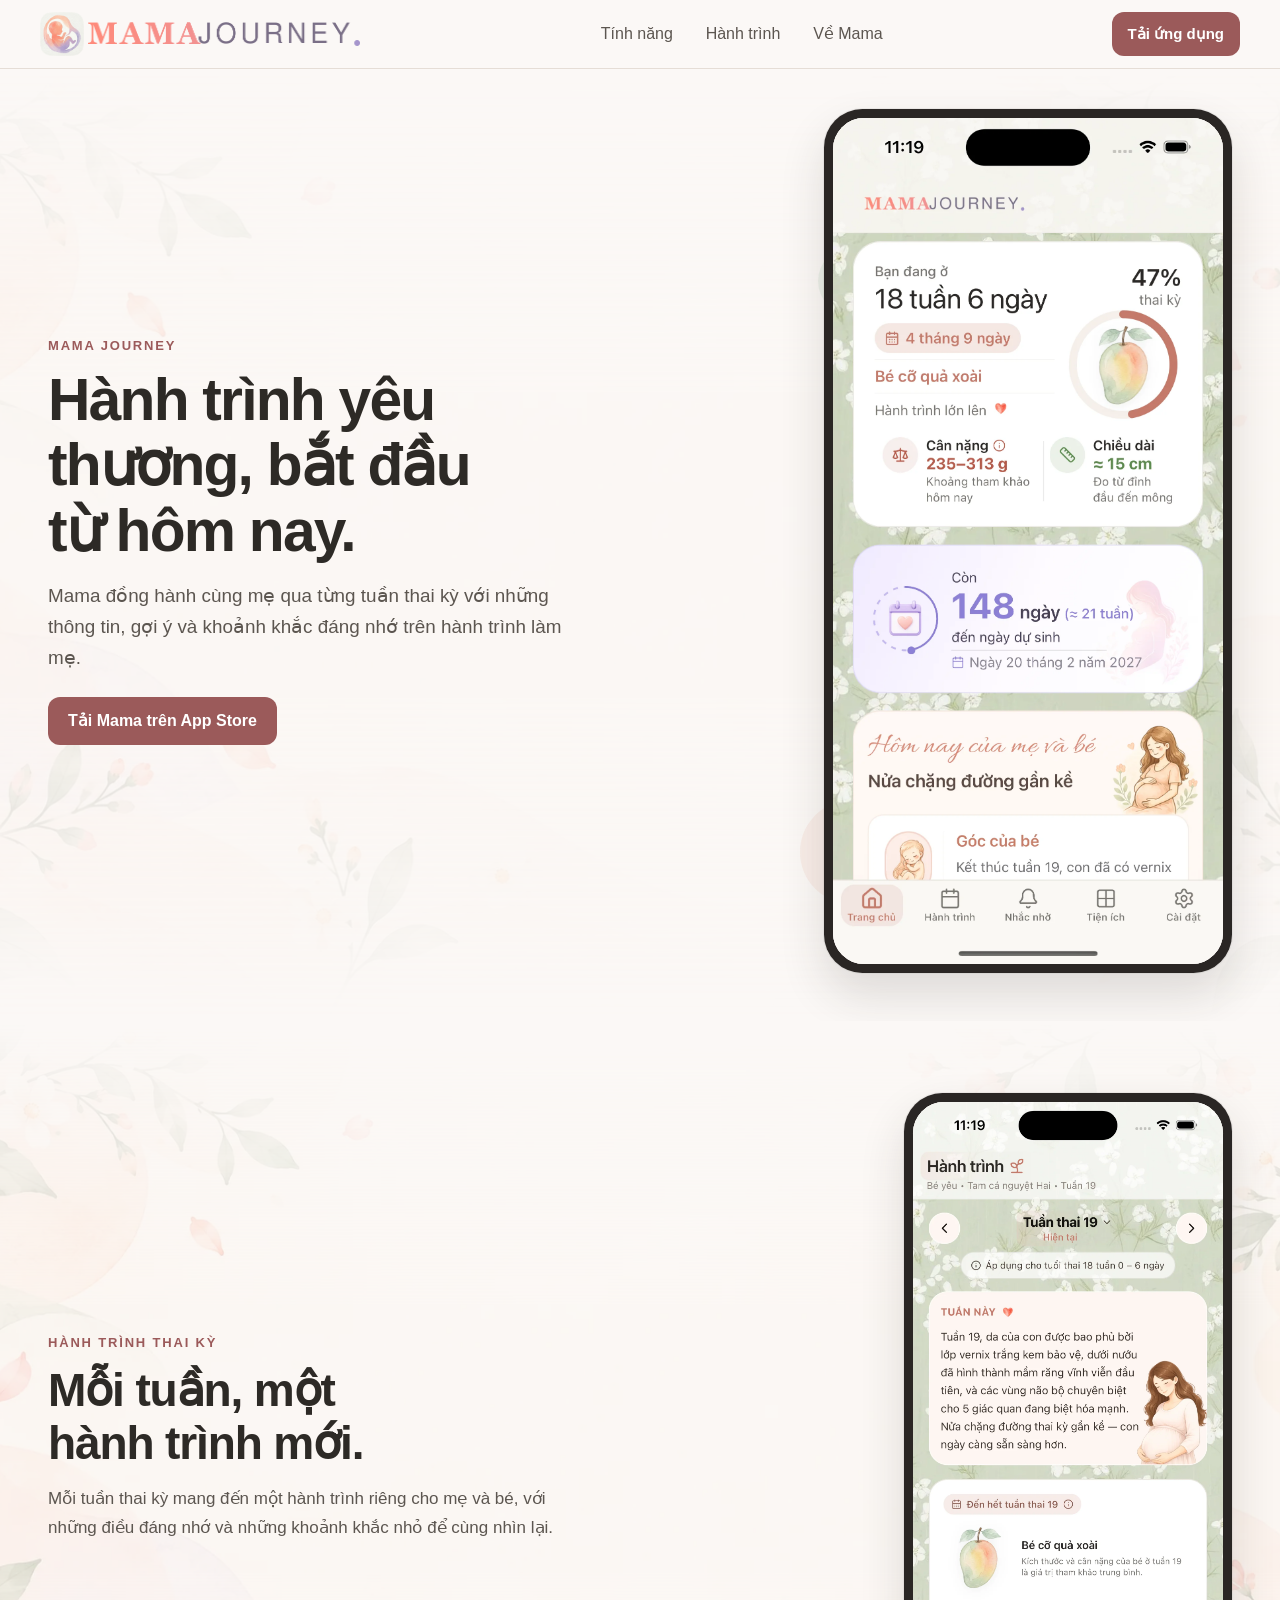
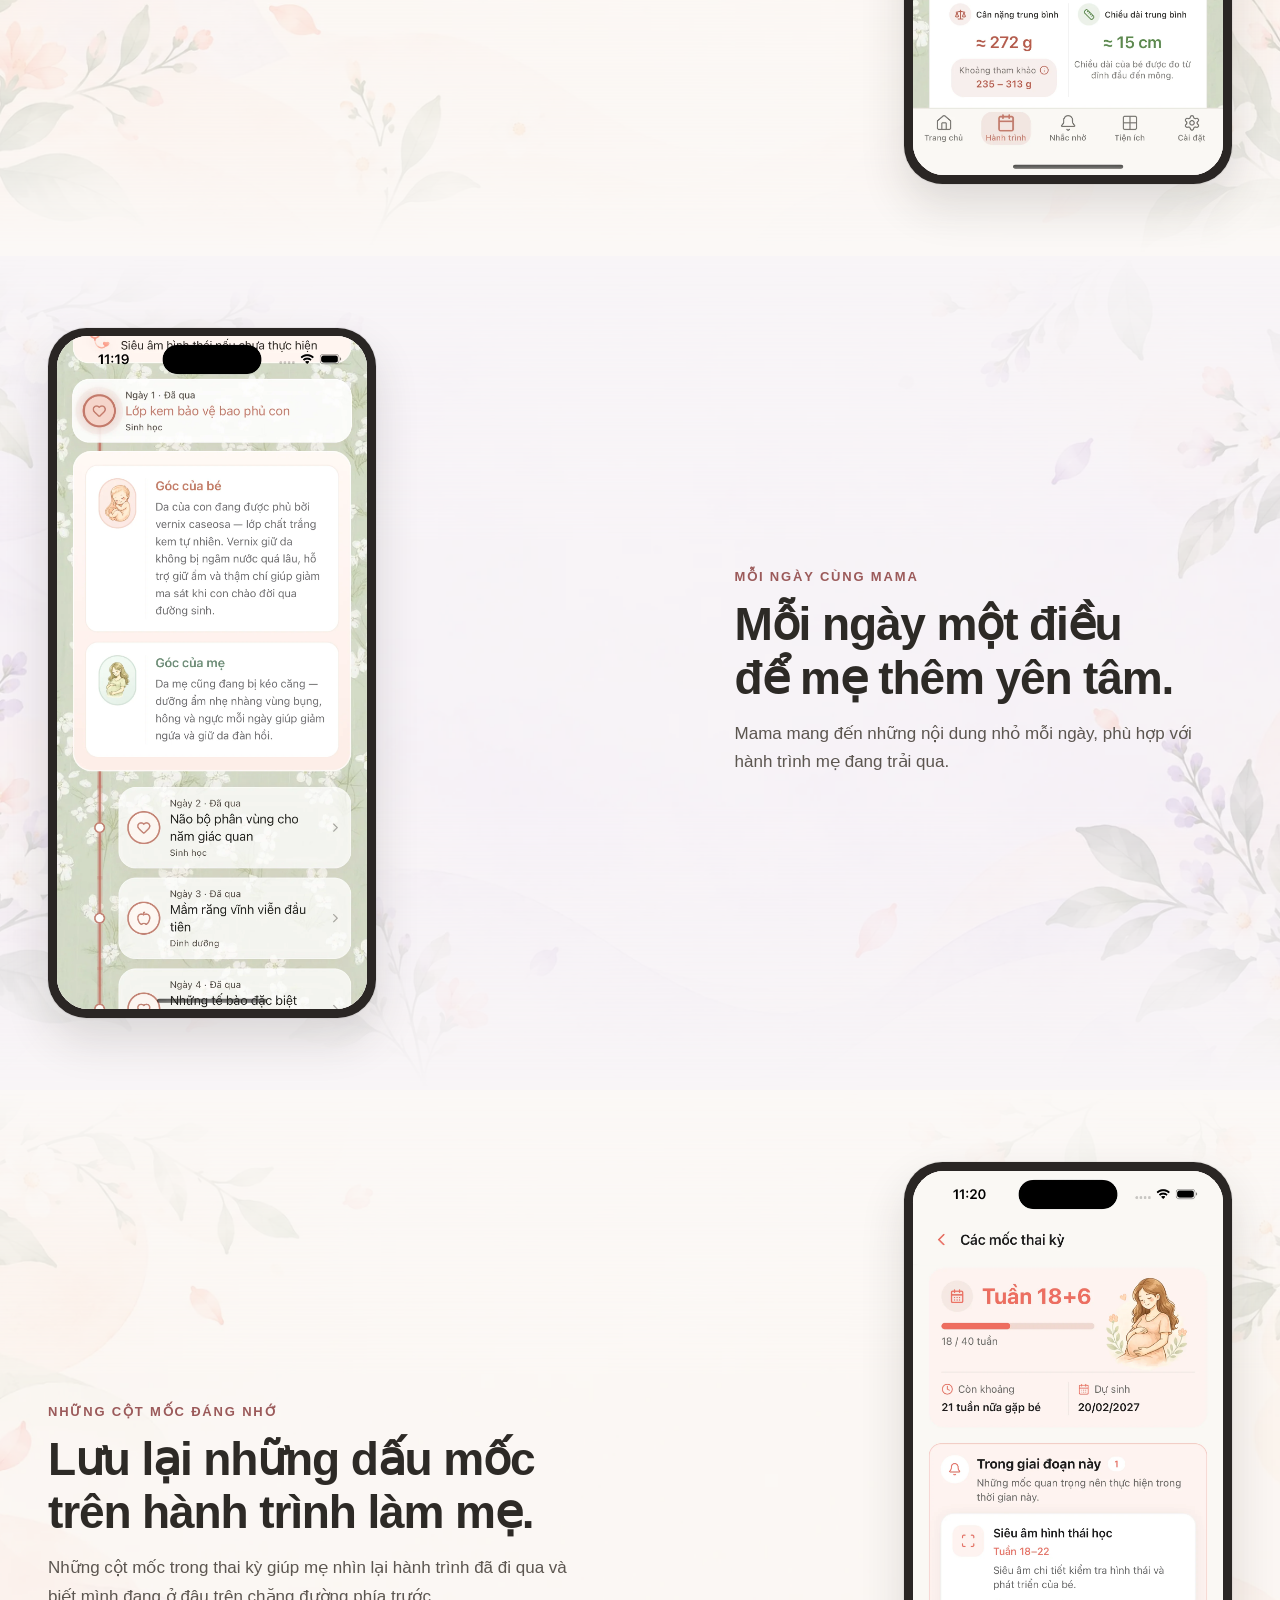
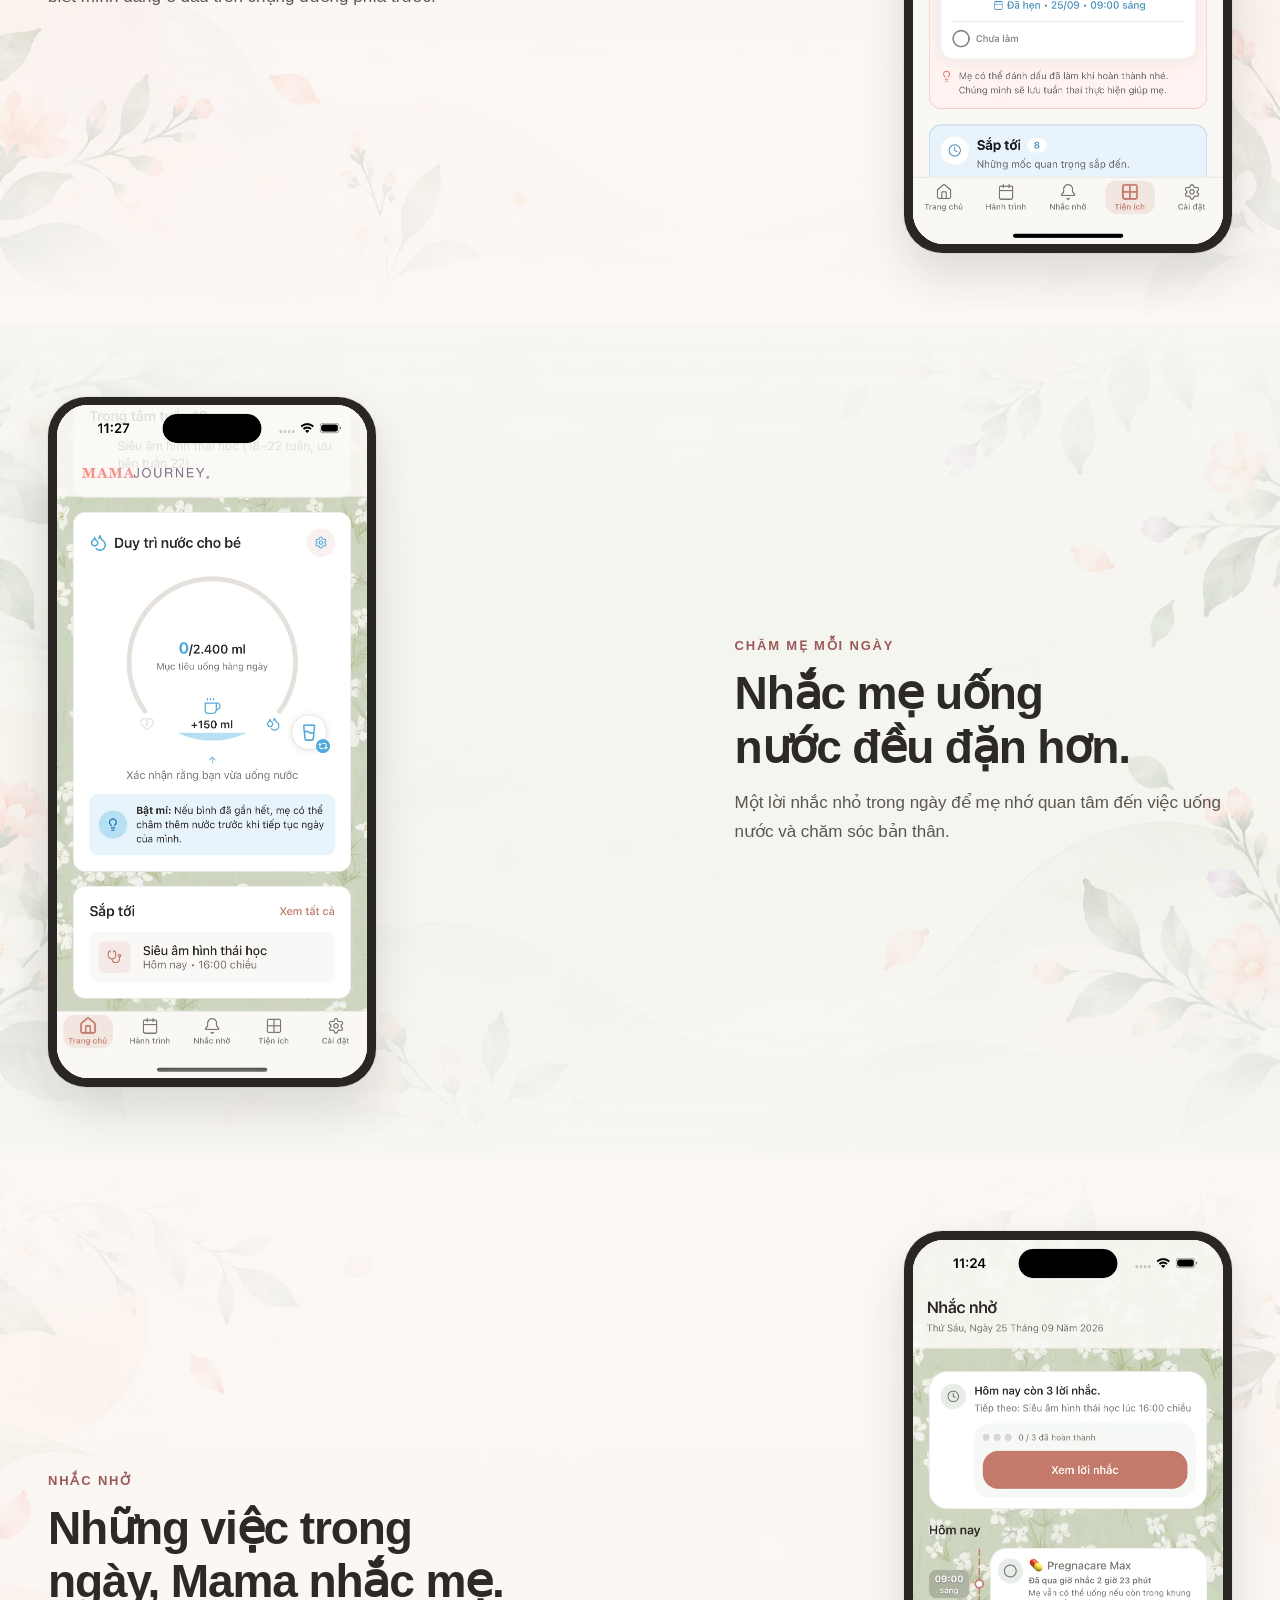
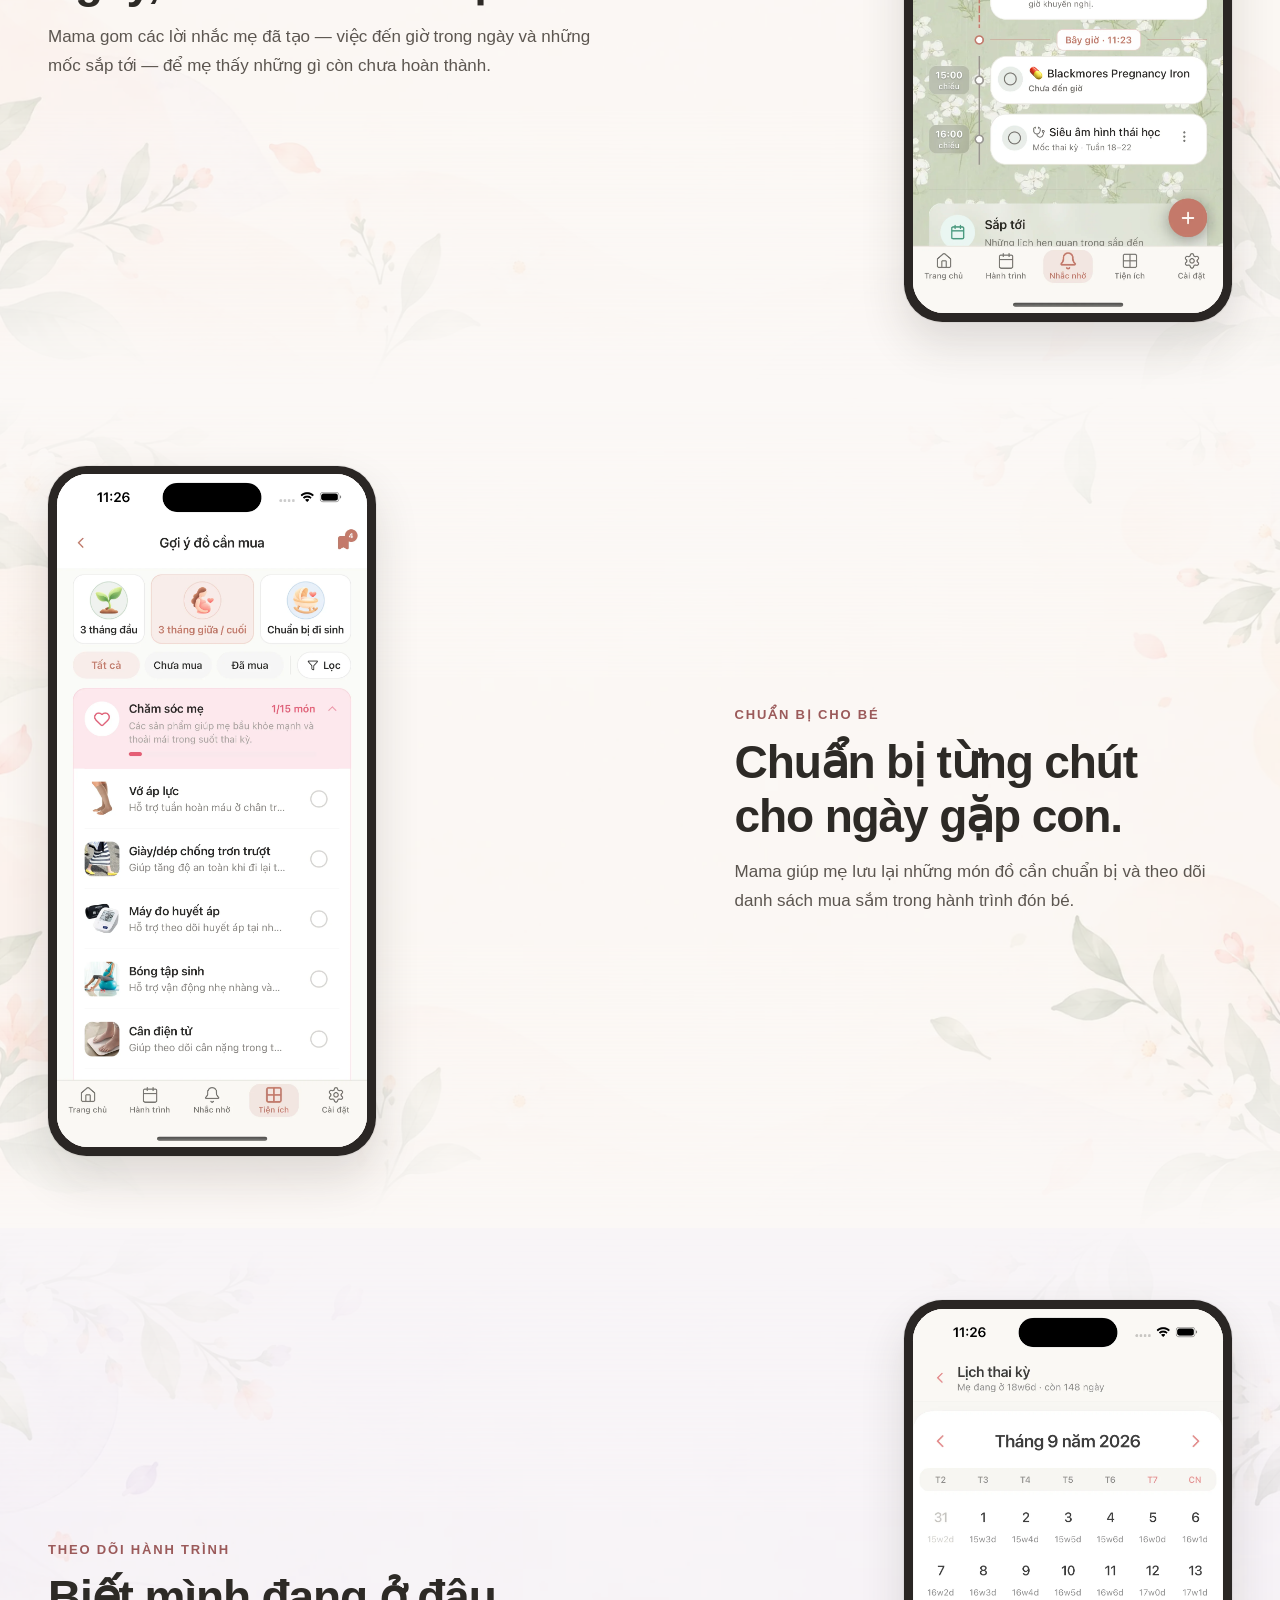
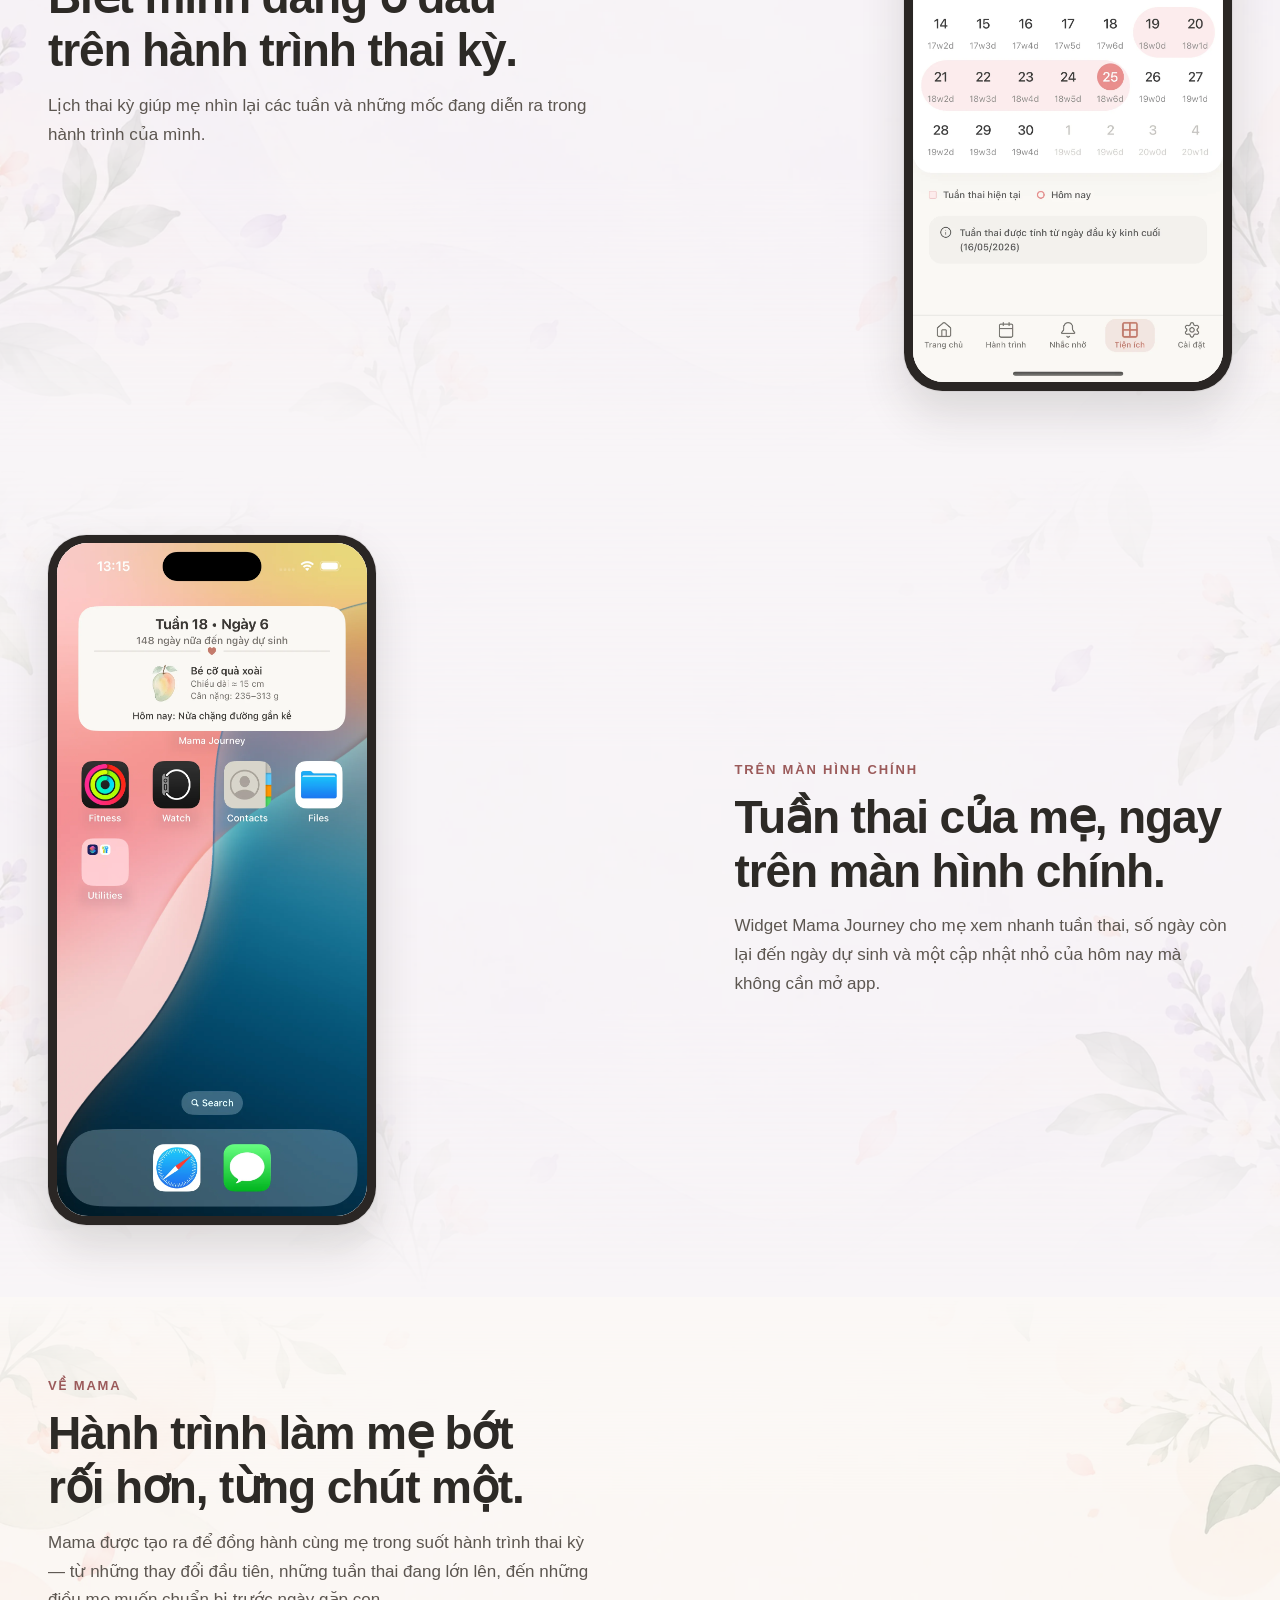
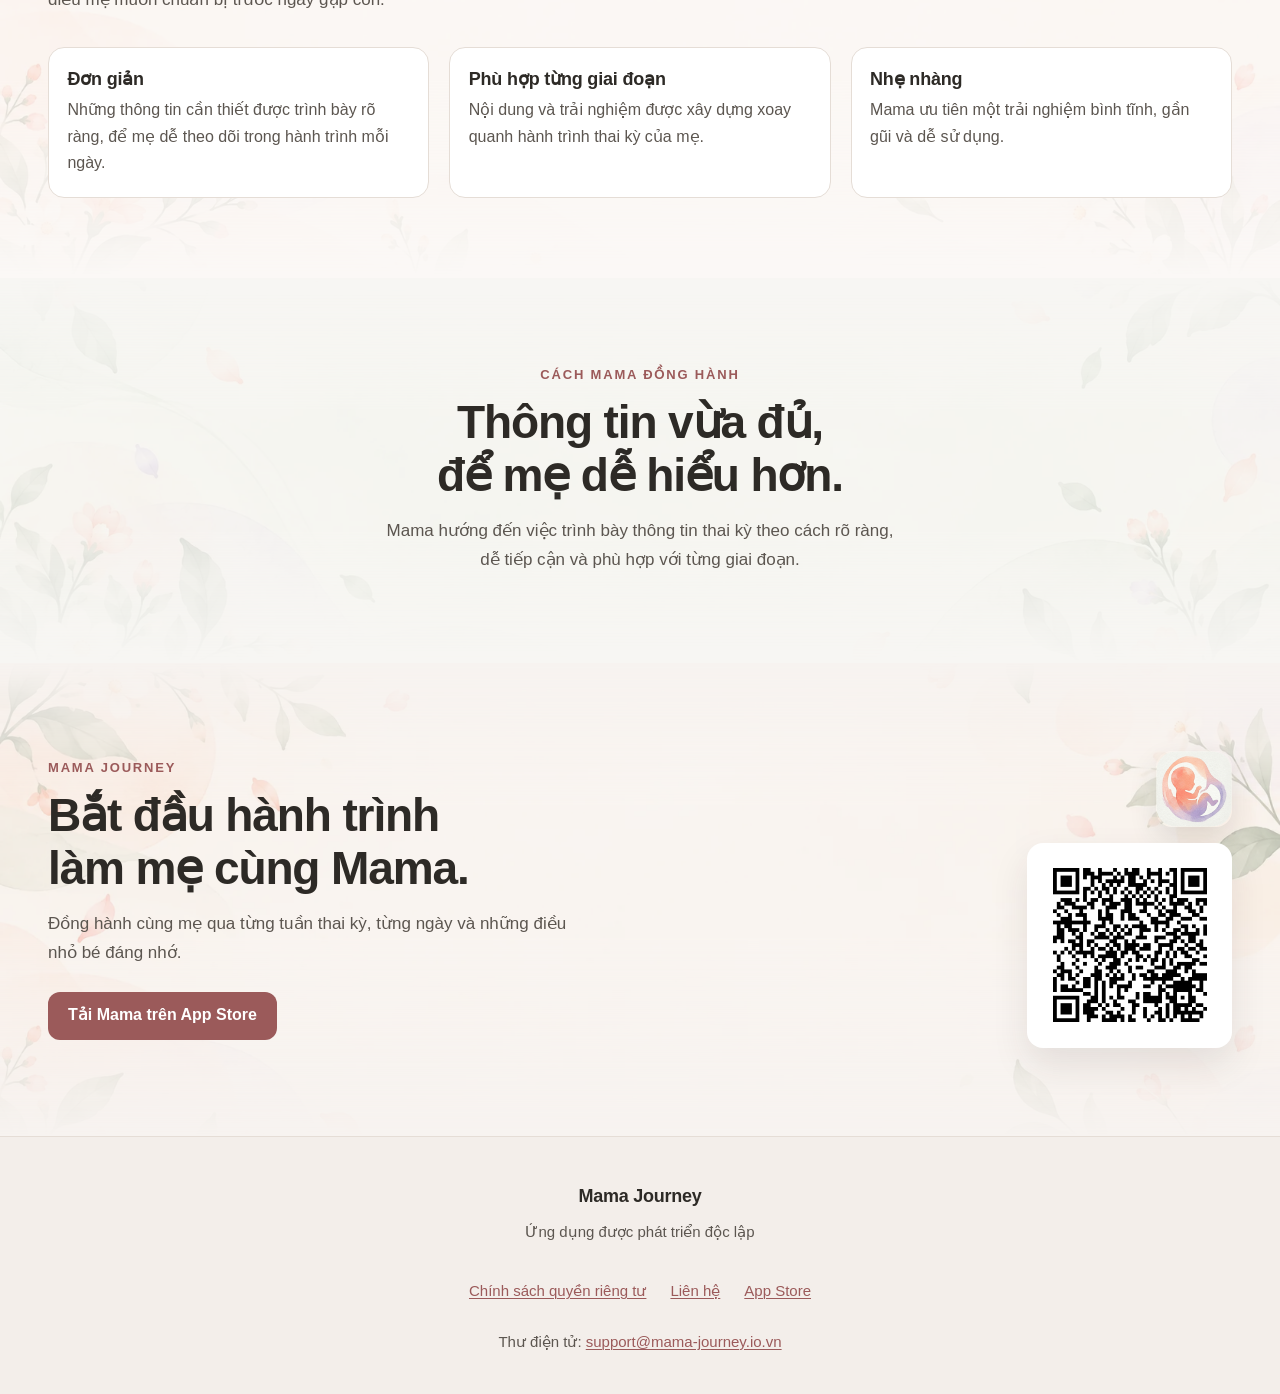
==== commit ee096974: "chore: update tab icon" ====
--- a/index.html
+++ b/index.html
@@ -8,6 +8,8 @@
       content="Mama Journey đồng hành cùng mẹ qua từng tuần thai kỳ với thông tin, gợi ý và những khoảnh khắc trên hành trình làm mẹ."
     />
     <title>Mama Journey — Hành trình yêu thương, bắt đầu từ hôm nay</title>
+    <link rel="icon" href="assets/application-icon.png" type="image/png" />
+    <link rel="apple-touch-icon" href="assets/application-icon.png" />
     <link rel="canonical" href="https://mama-journey.io.vn/" />
     <meta property="og:title" content="Mama Journey — Hành trình yêu thương, bắt đầu từ hôm nay" />
     <meta
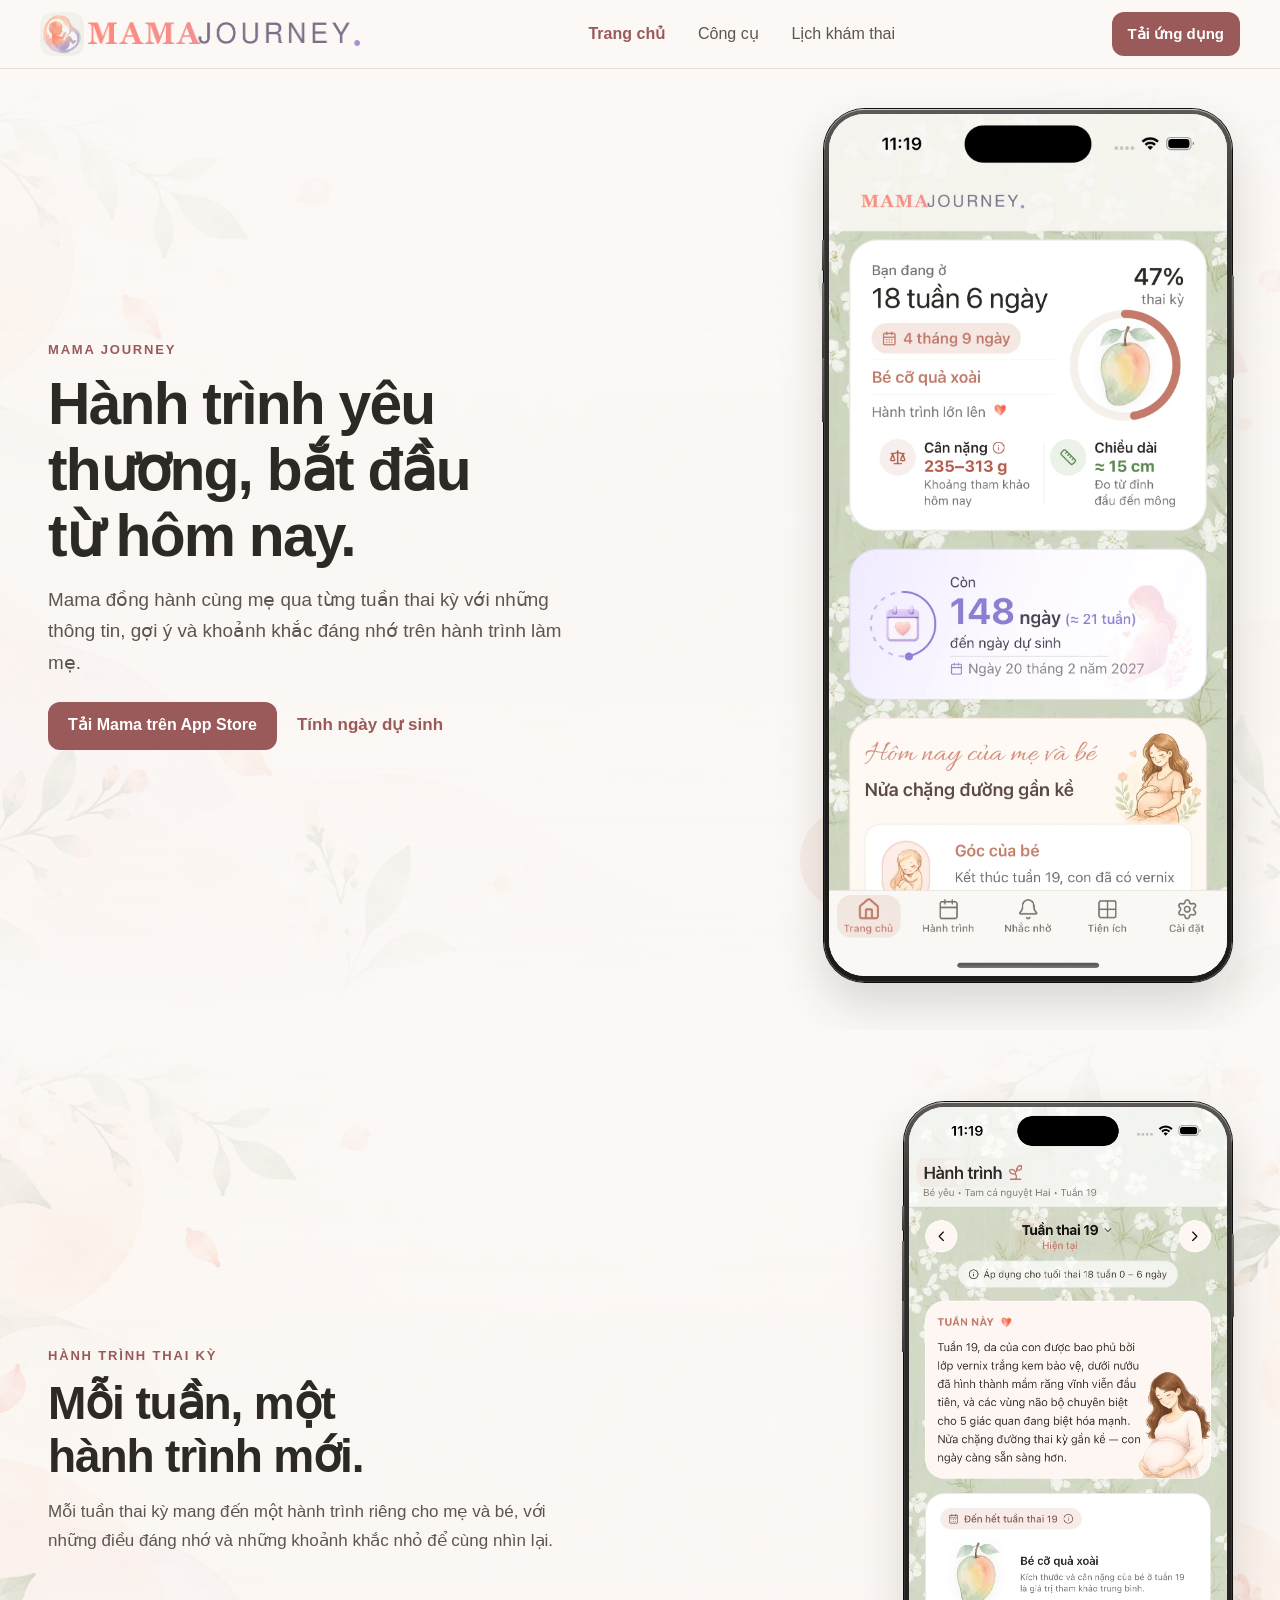
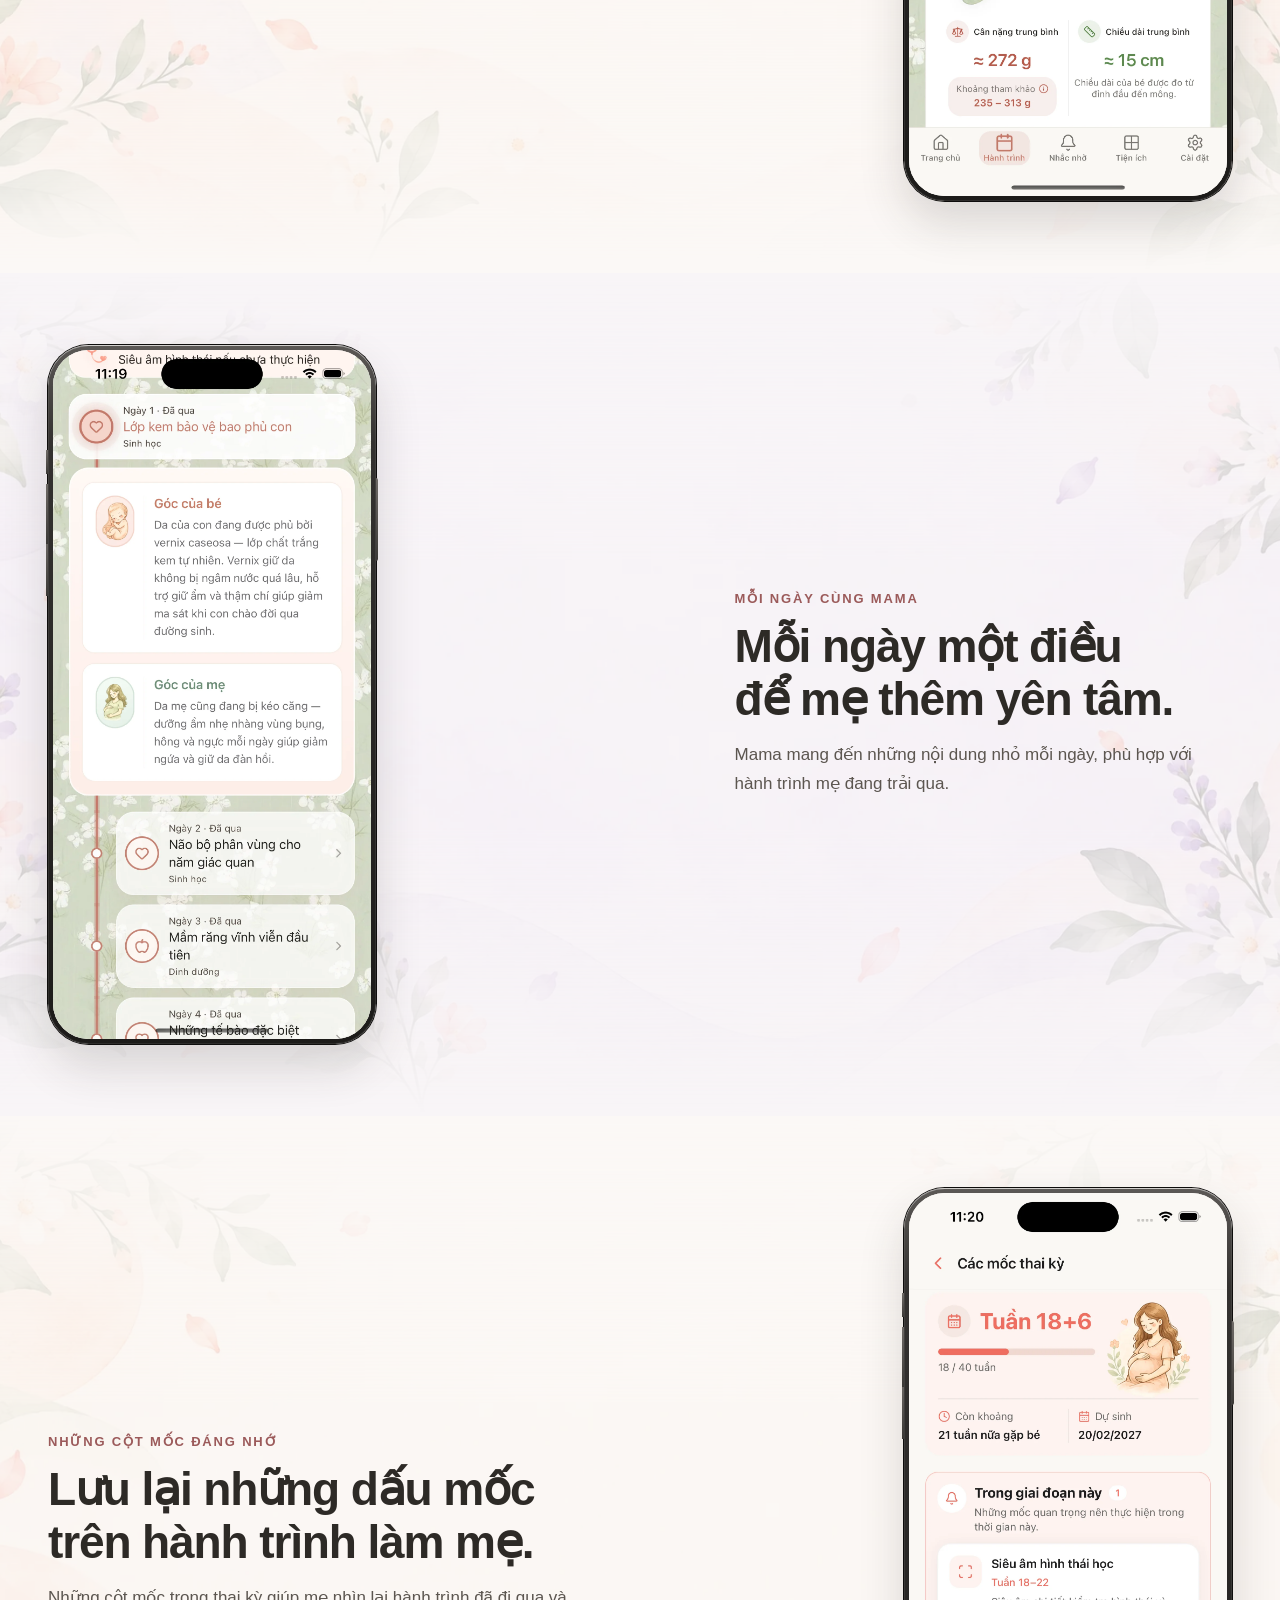
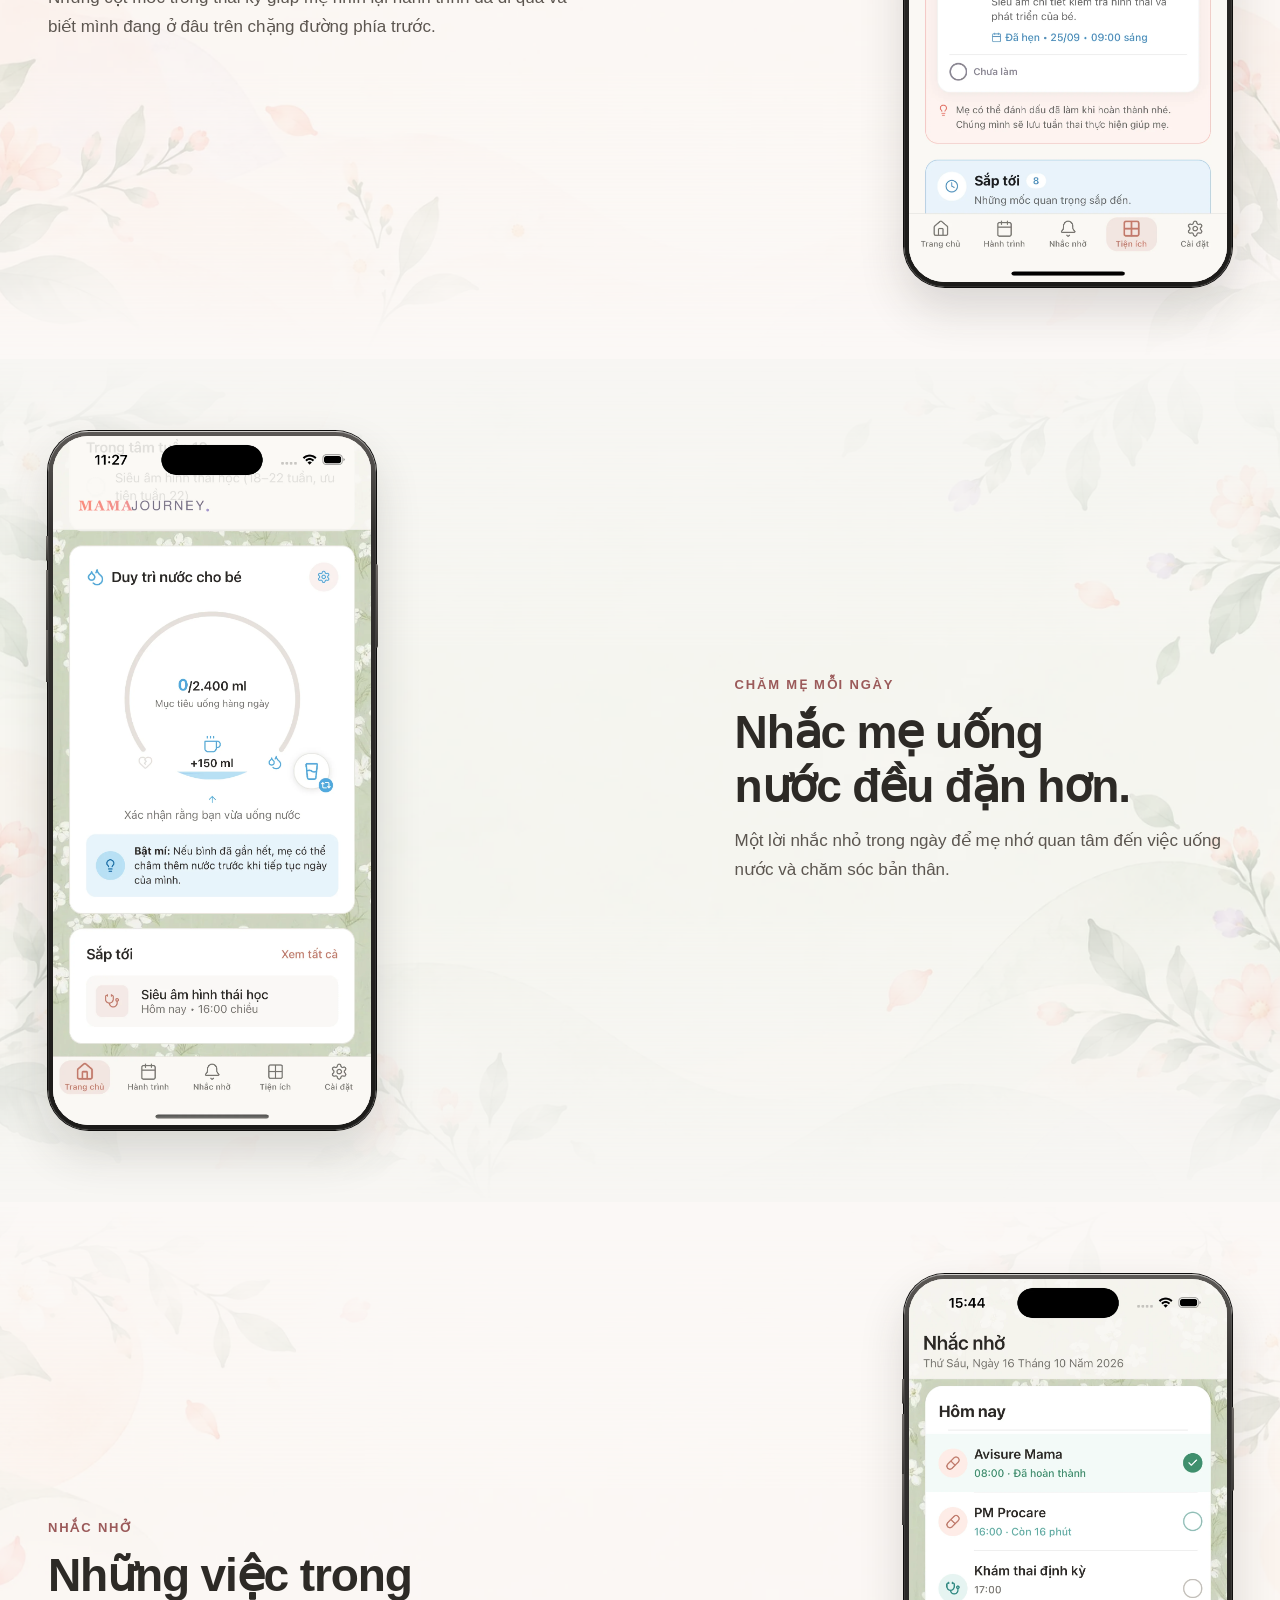
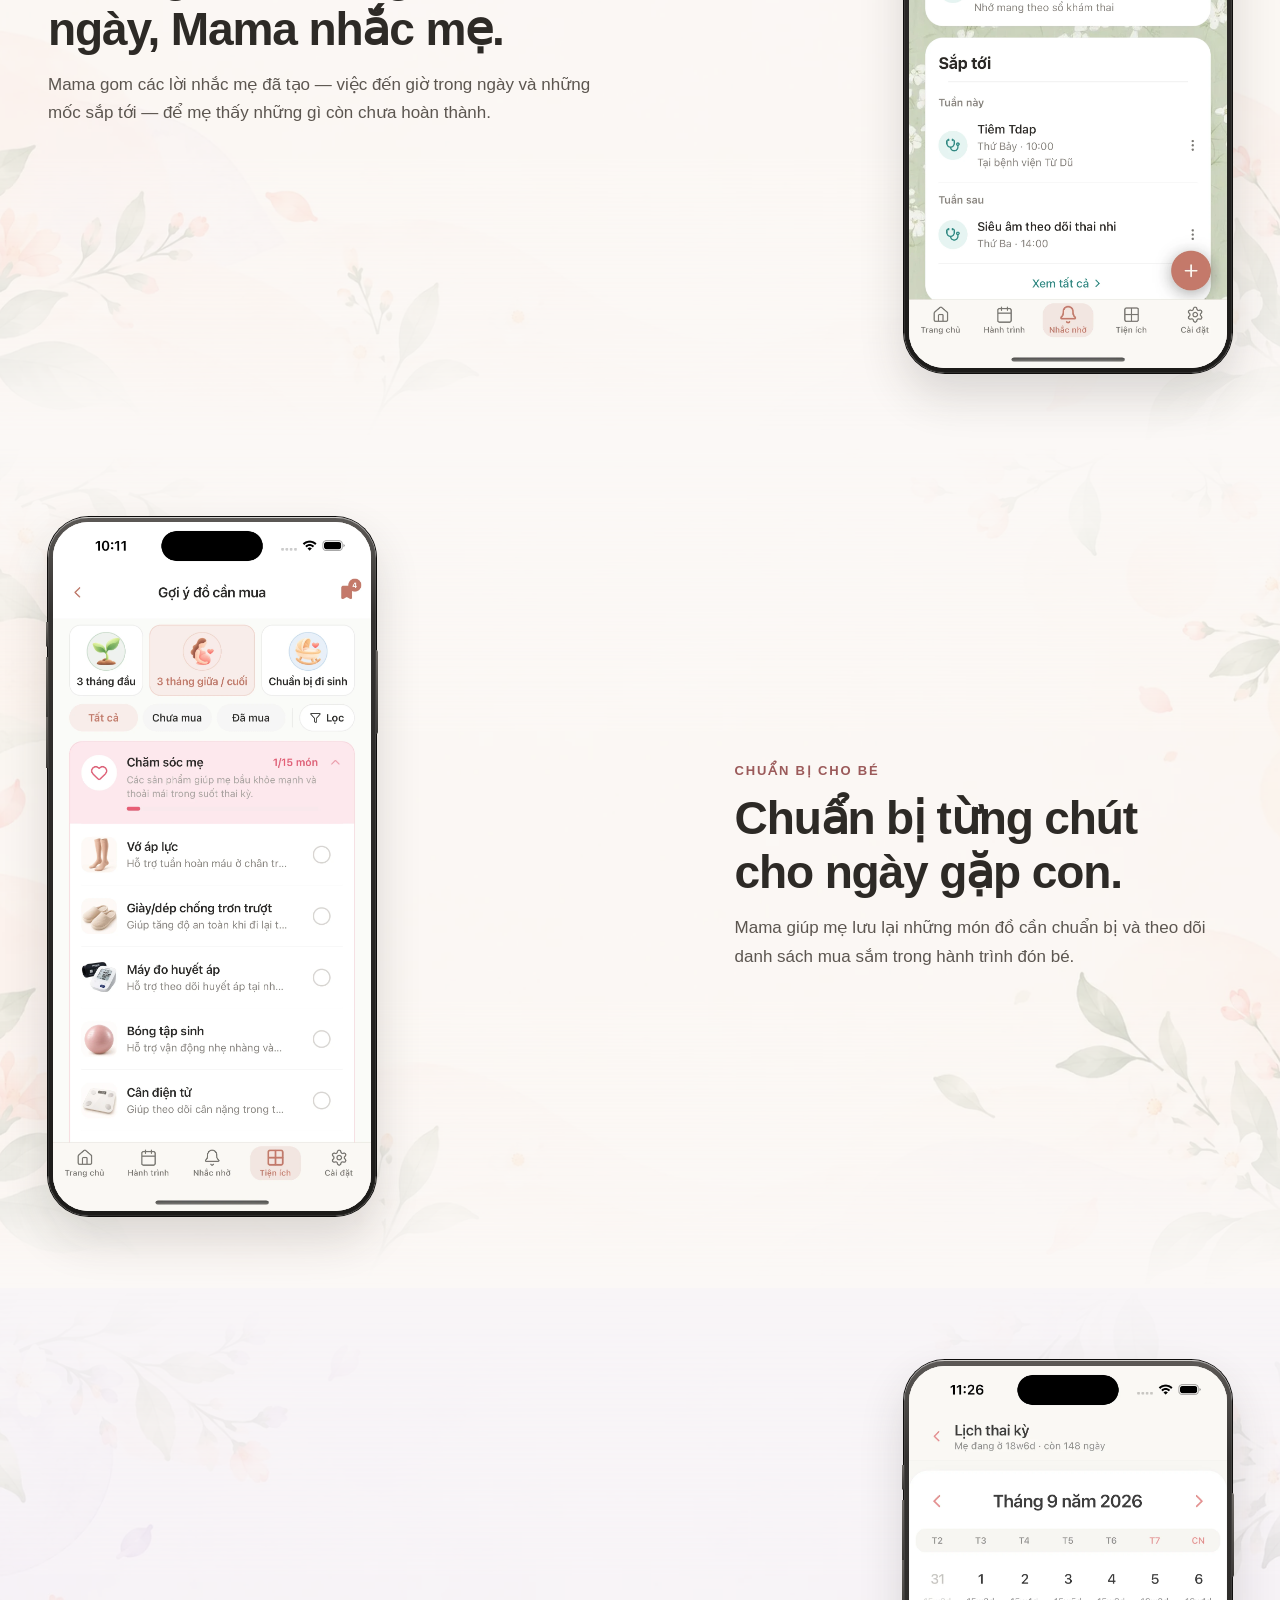
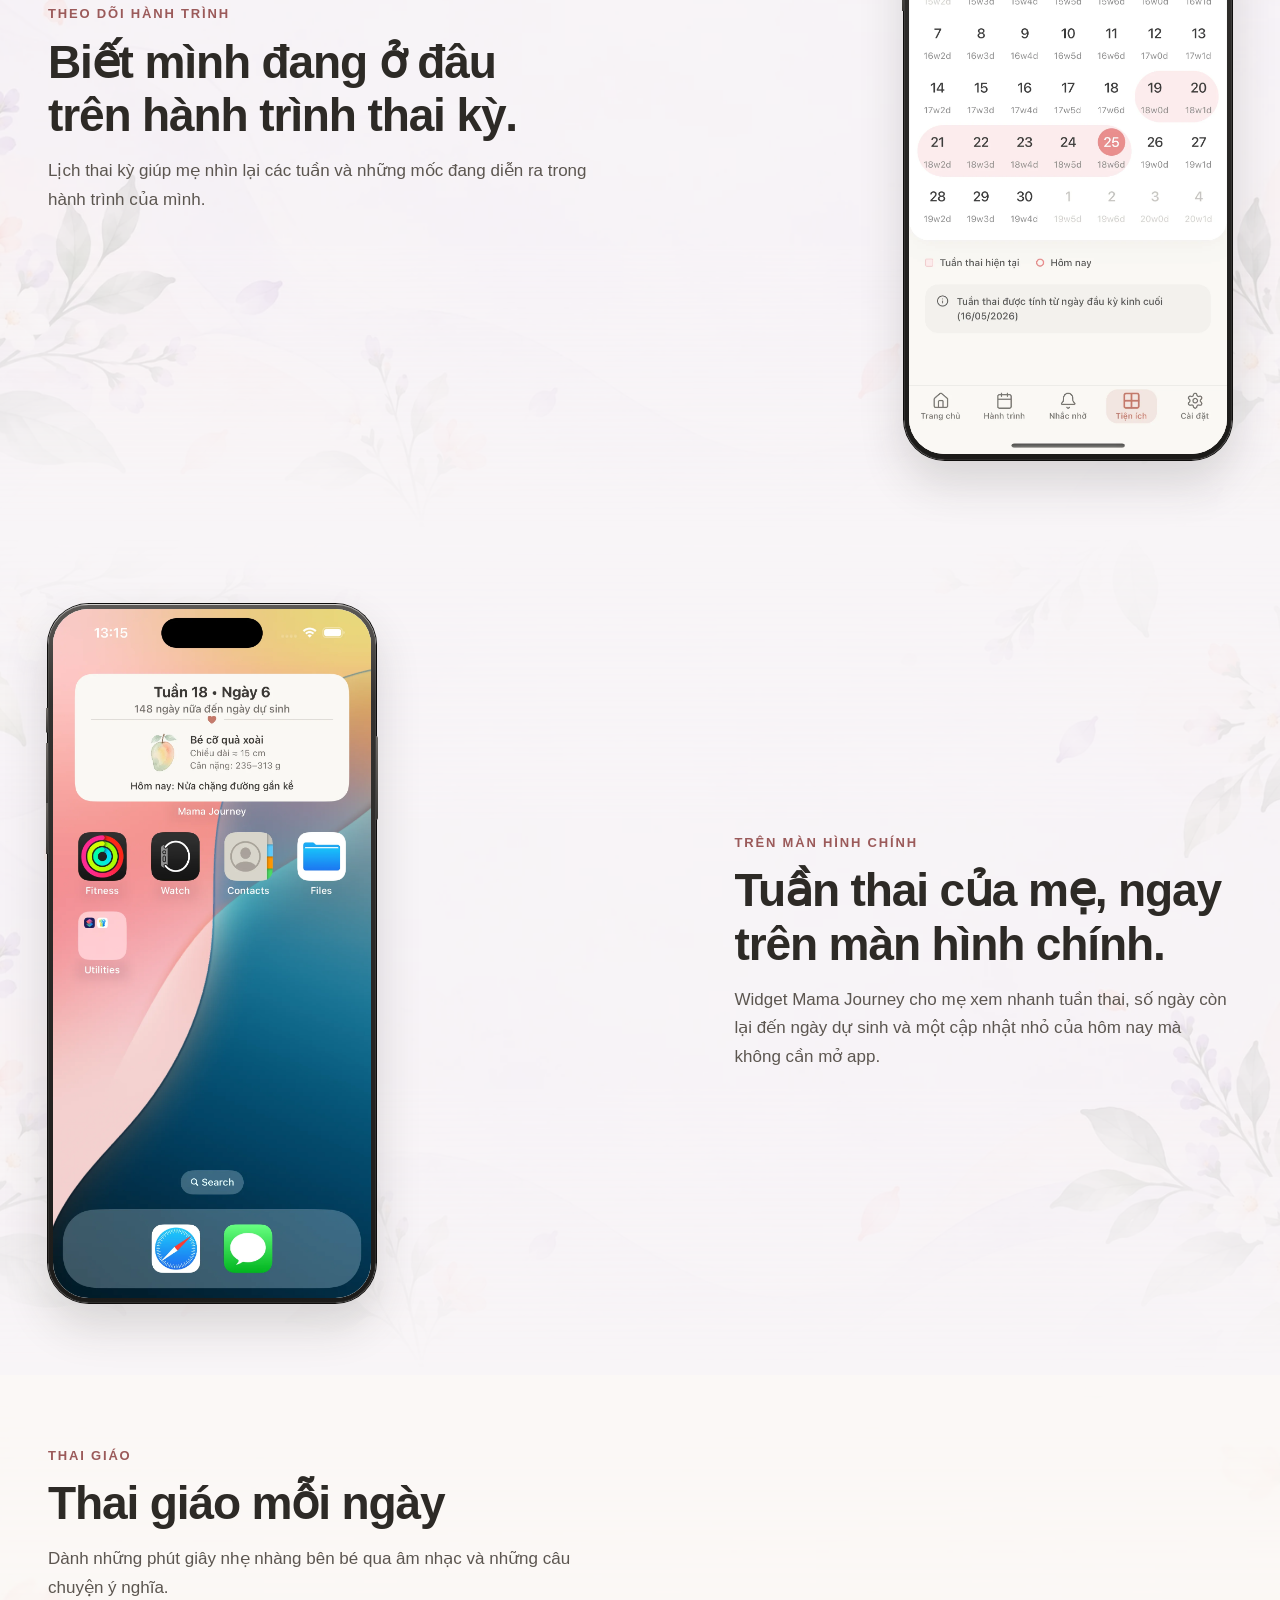
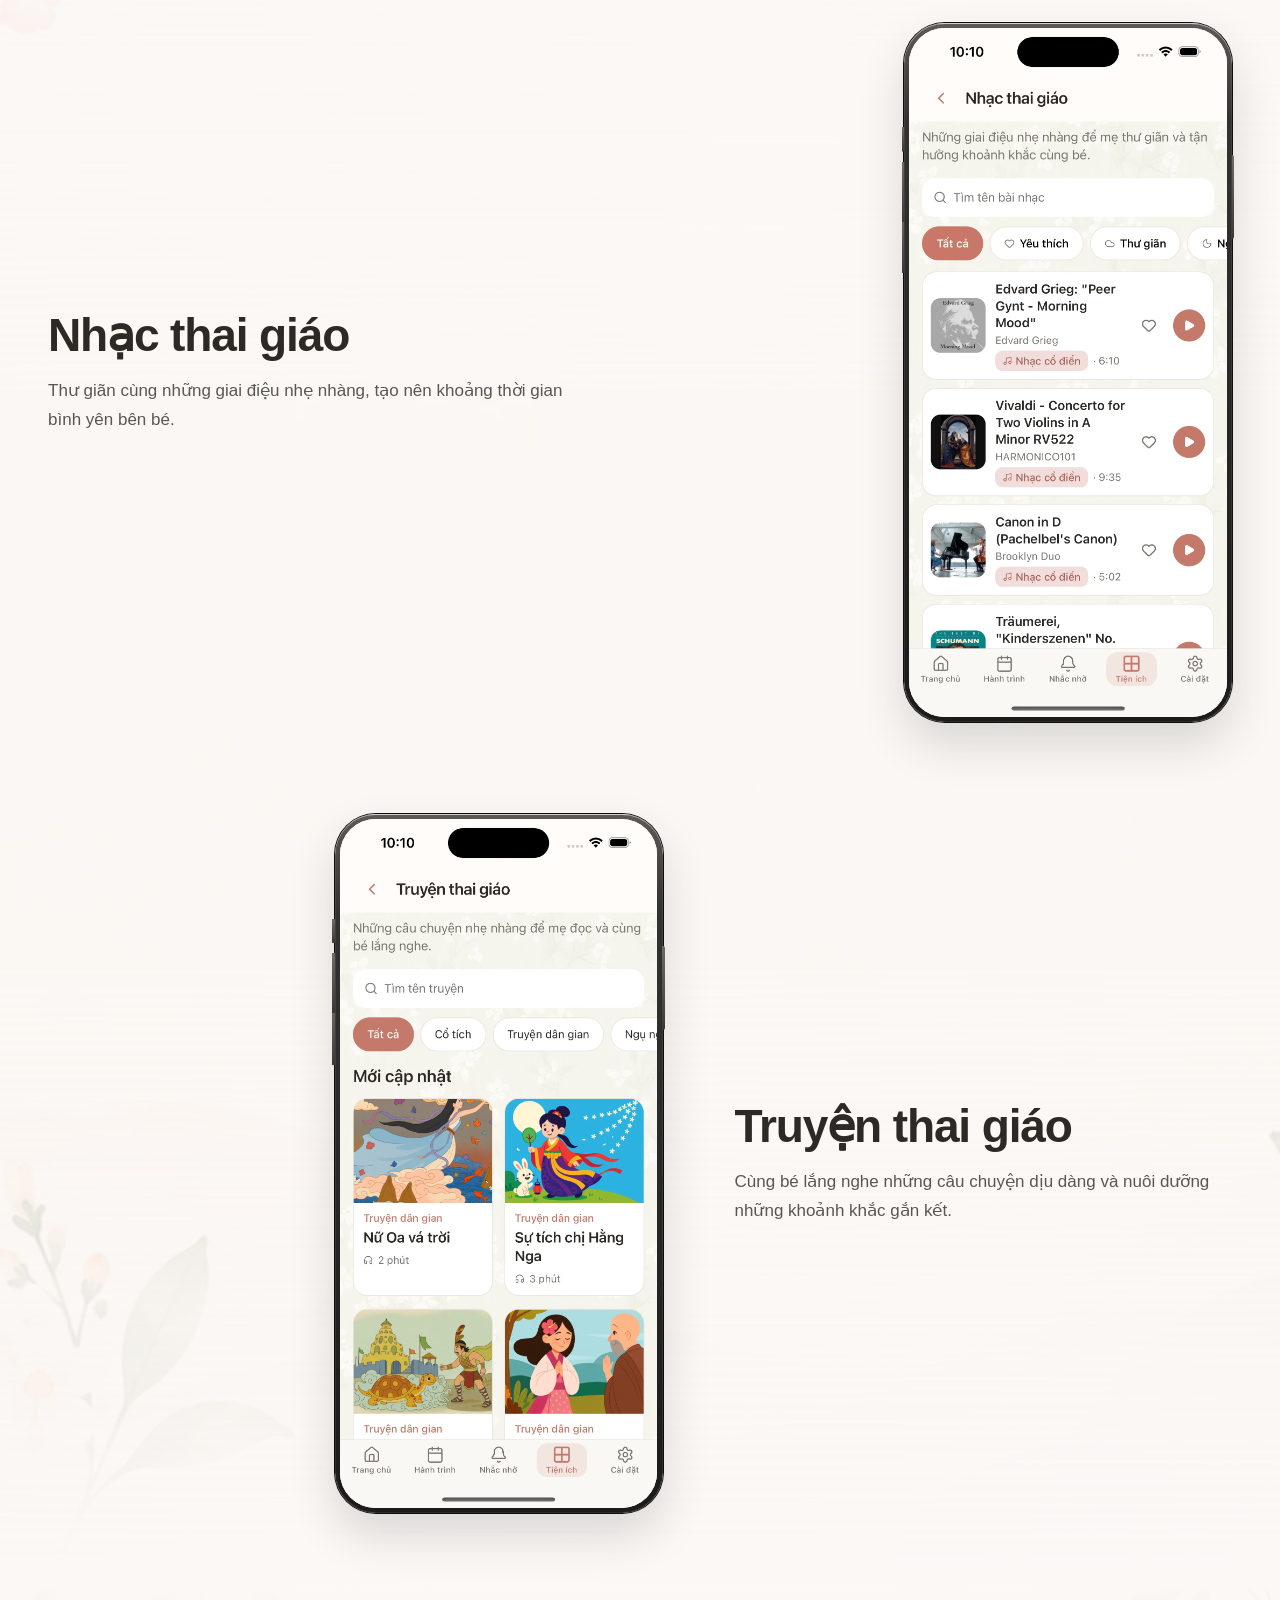
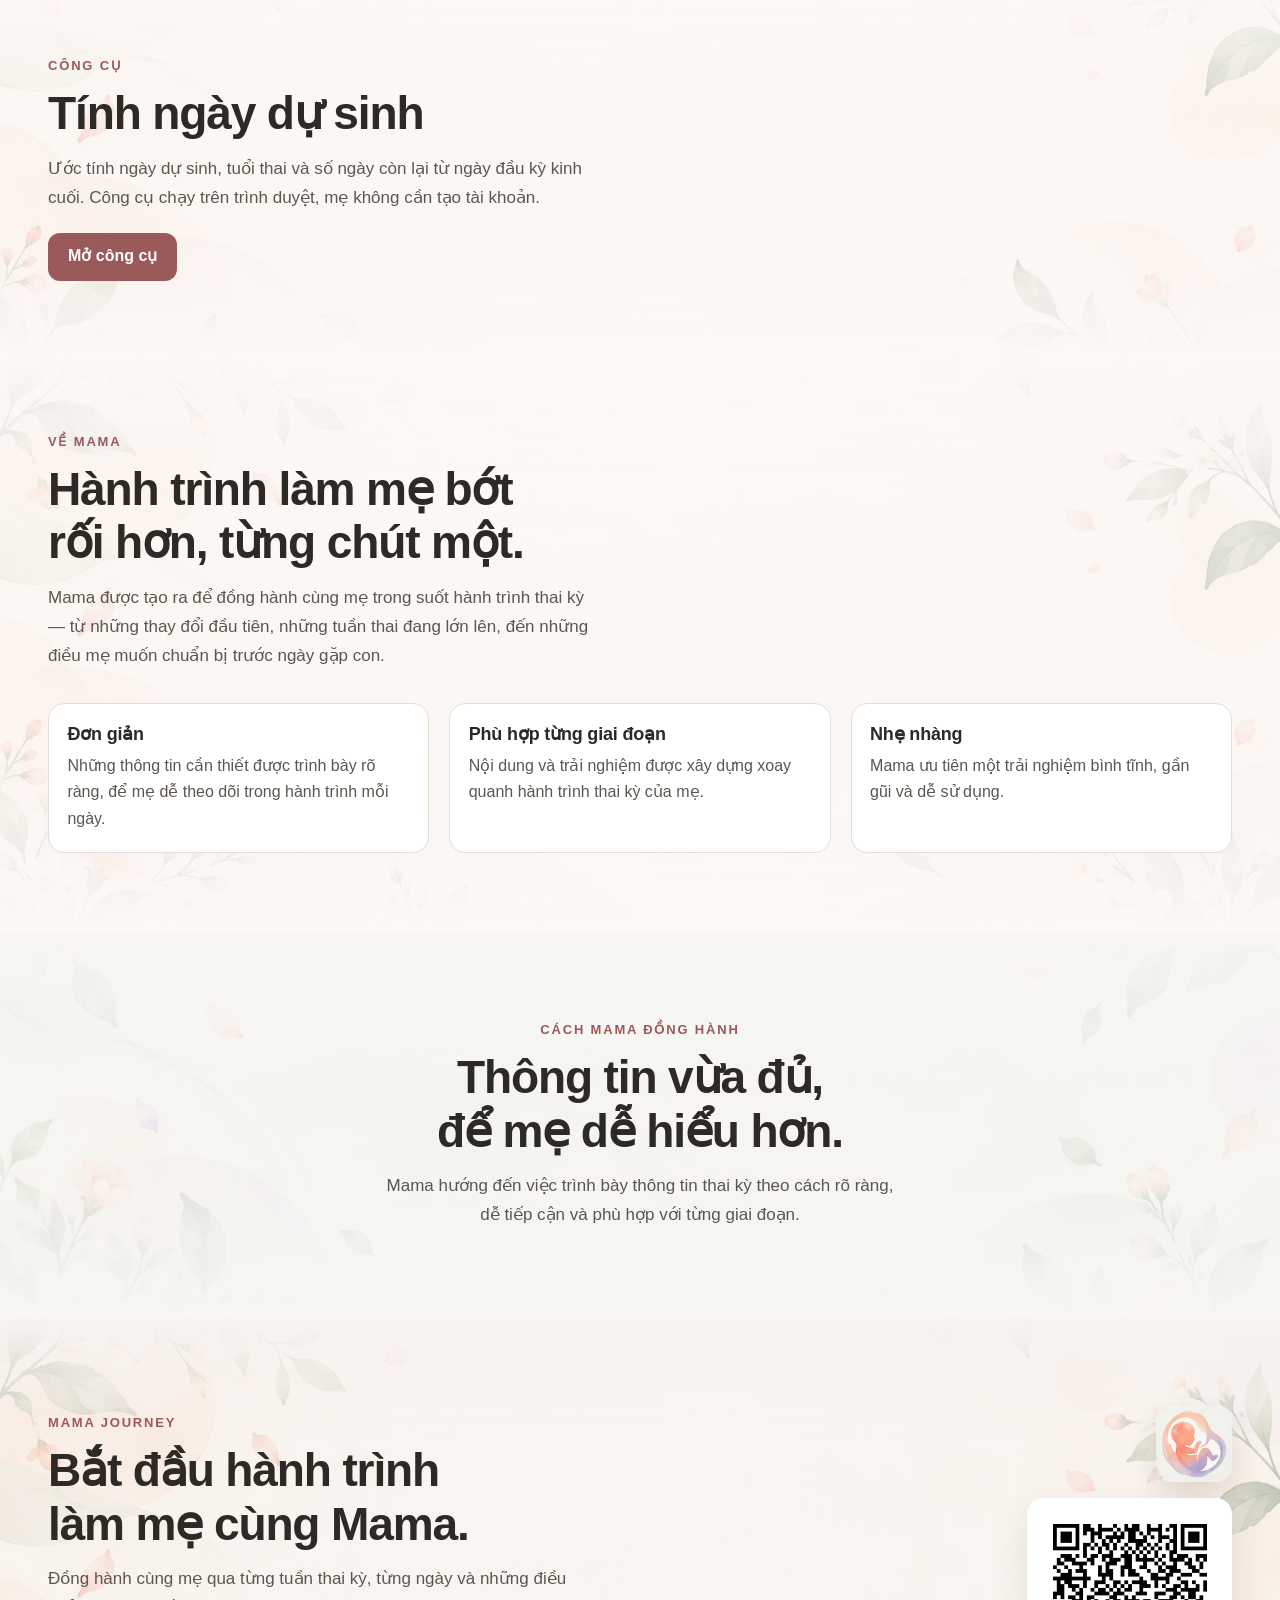
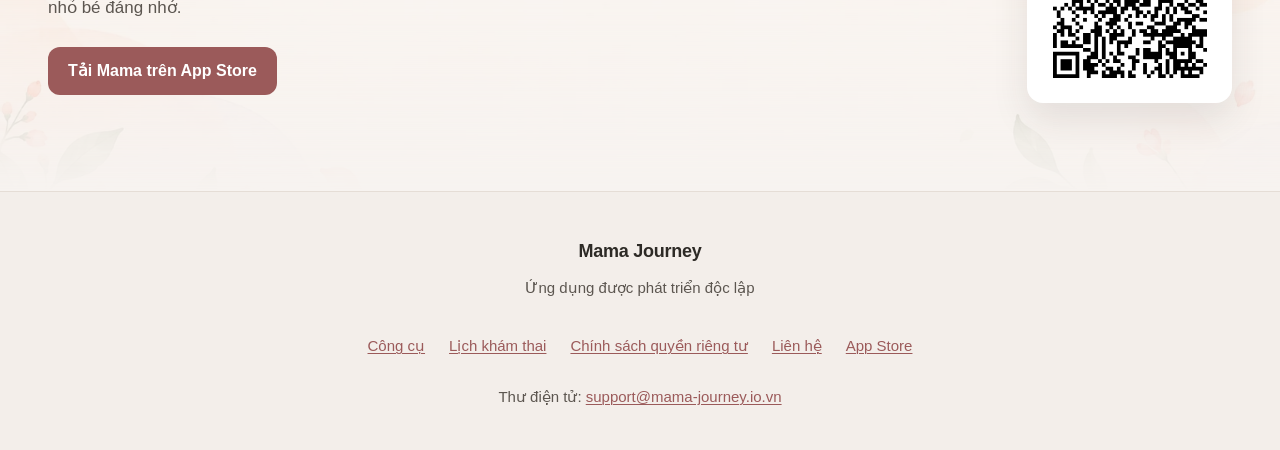
==== commit e2952d68: "feat: add the prenatal schedule and due-date tool" ====
--- a/index.html
+++ b/index.html
@@ -5,21 +5,42 @@
     <meta name="viewport" content="width=device-width, initial-scale=1.0" />
     <meta
       name="description"
-      content="Mama Journey đồng hành cùng mẹ qua từng tuần thai kỳ với thông tin, gợi ý và những khoảnh khắc trên hành trình làm mẹ."
+      content="Theo dõi hành trình thai kỳ, khám phá các mốc phát triển của bé và quản lý những việc cần chuẩn bị cùng MamaJourney."
     />
-    <title>Mama Journey — Hành trình yêu thương, bắt đầu từ hôm nay</title>
+    <title>MamaJourney – Ứng dụng đồng hành cùng mẹ bầu</title>
     <link rel="icon" href="assets/application-icon.png" type="image/png" />
     <link rel="apple-touch-icon" href="assets/application-icon.png" />
     <link rel="canonical" href="https://mama-journey.io.vn/" />
-    <meta property="og:title" content="Mama Journey — Hành trình yêu thương, bắt đầu từ hôm nay" />
+    <meta property="og:title" content="MamaJourney – Ứng dụng đồng hành cùng mẹ bầu" />
     <meta
       property="og:description"
-      content="Mama Journey đồng hành cùng mẹ qua từng tuần thai kỳ với thông tin, gợi ý và những khoảnh khắc trên hành trình làm mẹ."
+      content="Theo dõi hành trình thai kỳ, khám phá các mốc phát triển của bé và quản lý những việc cần chuẩn bị cùng MamaJourney."
     />
+    <meta name="robots" content="index, follow" />
     <meta property="og:type" content="website" />
     <meta property="og:url" content="https://mama-journey.io.vn/" />
     <meta property="og:locale" content="vi_VN" />
     <link rel="stylesheet" href="css/style.css" />
+    <script type="application/ld+json">
+      {
+        "@context": "https://schema.org",
+        "@graph": [
+          {
+            "@type": "Organization",
+            "name": "Mama Journey",
+            "url": "https://mama-journey.io.vn/",
+            "email": "support@mama-journey.io.vn",
+            "logo": "https://mama-journey.io.vn/assets/application-icon.png"
+          },
+          {
+            "@type": "WebSite",
+            "name": "Mama Journey",
+            "url": "https://mama-journey.io.vn/",
+            "inLanguage": "vi"
+          }
+        ]
+      }
+    </script>
   </head>
   <body class="home-page">
     <div class="page-wrapper">
@@ -54,9 +75,9 @@
           </button>
           <nav class="site-nav" id="primary-nav" aria-label="Điều hướng chính">
             <ul>
-              <li><a href="#features">Tính năng</a></li>
-              <li><a href="#journey">Hành trình</a></li>
-              <li><a href="#about">Về Mama</a></li>
+              <li><a href="./" aria-current="page">Trang chủ</a></li>
+              <li><a href="cong-cu/">Công cụ</a></li>
+              <li><a href="lich-kham-thai/">Lịch khám thai</a></li>
             </ul>
             <a
               class="home-nav__download"
@@ -81,13 +102,18 @@
               Mama đồng hành cùng mẹ qua từng tuần thai kỳ với những thông tin,
               gợi ý và khoảnh khắc đáng nhớ trên hành trình làm mẹ.
             </p>
-            <a
-              class="home-cta"
-              href="https://apps.apple.com/vn/app/mama-journey/id6775170171"
-              target="_blank"
-              rel="noopener noreferrer"
-              >Tải Mama trên App Store</a
-            >
+            <div class="hero__actions">
+              <a
+                class="home-cta"
+                href="https://apps.apple.com/vn/app/mama-journey/id6775170171"
+                target="_blank"
+                rel="noopener noreferrer"
+                >Tải Mama trên App Store</a
+              >
+              <a class="hero__secondary" href="cong-cu/tinh-ngay-du-sinh/"
+                >Tính ngày dự sinh</a
+              >
+            </div>
           </div>
 
           <div class="hero__visual">
@@ -360,7 +386,91 @@
               </div>
             </div>
           </section>
+
+          <section class="story" id="thai-education" aria-labelledby="thai-education-heading">
+            <div class="botanical-bg botanical-bg--cream" aria-hidden="true"></div>
+            <div class="story__inner thai__intro">
+              <div class="story__copy">
+                <p class="story__eyebrow">Thai giáo</p>
+                <h2 class="story__heading" id="thai-education-heading">
+                  Thai giáo mỗi ngày
+                </h2>
+                <p class="story__text">
+                  Dành những phút giây nhẹ nhàng bên bé qua âm nhạc và những
+                  câu chuyện ý nghĩa.
+                </p>
+              </div>
+            </div>
+            <div class="story__inner thai__feature">
+              <div class="story__copy">
+                <h3 class="story__heading thai__title">Nhạc thai giáo</h3>
+                <p class="story__text">
+                  Thư giãn cùng những giai điệu nhẹ nhàng, tạo nên khoảng thời
+                  gian bình yên bên bé.
+                </p>
+              </div>
+              <div class="story__visual">
+                <div class="phone">
+                  <div class="phone__screen phone__screen--ready">
+                    <!-- PREGNANCY_MUSIC_IMAGE_URL -->
+                    <img
+                      class="phone__shot"
+                      src="assets/app/music.webp"
+                      alt="Mama Journey – màn hình Nhạc thai giáo"
+                      width="1179"
+                      height="2556"
+                      loading="lazy"
+                      decoding="async"
+                    />
+                  </div>
+                </div>
+              </div>
+            </div>
+            <div class="story__inner thai__feature thai__stories">
+              <div class="story__copy">
+                <h3 class="story__heading thai__title">Truyện thai giáo</h3>
+                <p class="story__text">
+                  Cùng bé lắng nghe những câu chuyện dịu dàng và nuôi dưỡng
+                  những khoảnh khắc gắn kết.
+                </p>
+              </div>
+              <div class="story__visual">
+                <div class="phone">
+                  <div class="phone__screen phone__screen--ready">
+                    <!-- PREGNANCY_STORIES_IMAGE_URL -->
+                    <img
+                      class="phone__shot"
+                      src="assets/app/story.webp"
+                      alt="Mama Journey – màn hình Truyện thai giáo"
+                      width="1179"
+                      height="2556"
+                      loading="lazy"
+                      decoding="async"
+                    />
+                  </div>
+                </div>
+              </div>
+            </div>
+          </section>
         </div>
+
+        <section class="story tool-teaser" id="tools" aria-labelledby="tools-heading">
+          <div class="botanical-bg botanical-bg--cream botanical-bg--quiet" aria-hidden="true"></div>
+          <div class="story__inner">
+            <div class="story__copy">
+              <p class="story__eyebrow">Công cụ</p>
+              <h2 class="story__heading" id="tools-heading">Tính ngày dự sinh</h2>
+              <p class="story__text">
+                Ước tính ngày dự sinh, tuổi thai và số ngày còn lại từ ngày đầu
+                kỳ kinh cuối. Công cụ chạy trên trình duyệt, mẹ không cần tạo
+                tài khoản.
+              </p>
+              <a class="home-cta tool-teaser__cta" href="cong-cu/tinh-ngay-du-sinh/"
+                >Mở công cụ</a
+              >
+            </div>
+          </div>
+        </section>
 
         <section class="about" id="about" aria-labelledby="about-heading">
           <div class="botanical-bg botanical-bg--cream" aria-hidden="true"></div>
@@ -468,6 +578,8 @@
           <p class="site-footer__brand">Mama Journey</p>
           <p class="site-footer__tagline">Ứng dụng được phát triển độc lập</p>
           <nav class="site-footer__links" aria-label="Liên kết chân trang">
+            <a href="cong-cu/">Công cụ</a>
+            <a href="lich-kham-thai/">Lịch khám thai</a>
             <a href="privacy-policy/">Chính sách quyền riêng tư</a>
             <a href="contact/">Liên hệ</a>
             <a
--- a/css/style.css
+++ b/css/style.css
@@ -817,6 +817,35 @@
   font-size: 1rem;
 }
 
+.home-page .hero__actions {
+  display: flex;
+  flex-wrap: wrap;
+  align-items: center;
+  gap: 0.75rem 1.25rem;
+}
+
+.home-page .hero__secondary {
+  display: inline-flex;
+  align-items: center;
+  min-height: 3rem;
+  color: var(--color-accent);
+  font-weight: 600;
+  text-decoration: none;
+}
+
+.home-page .hero__secondary:hover {
+  color: var(--color-accent-hover);
+}
+
+.home-page .site-nav a[aria-current="page"] {
+  color: var(--color-accent);
+  font-weight: 600;
+}
+
+.home-page .tool-teaser__cta {
+  margin-top: 1.25rem;
+}
+
 .home-page .hero__visual {
   position: relative;
   display: flex;
@@ -860,12 +889,44 @@
   position: relative;
   z-index: 1;
   width: min(17.25rem, 86%);
-  padding: 0.55rem;
-  border-radius: 2.4rem;
-  background-color: var(--home-ink);
+  padding: 0.32rem;
+  border-radius: 2.55rem;
+  background:
+    linear-gradient(#c8c3be, #8a8580) 0 0 / 100% 1px no-repeat,
+    linear-gradient(180deg, #5c5956 0%, #343230 14%, #1c1b19 100%);
   box-shadow:
-    0 0 0 1px rgba(45, 42, 38, 0.06),
-    0 22px 46px rgba(45, 42, 38, 0.14);
+    0 0 0 1px #0e0d0c,
+    inset 0 1px 0 rgba(255, 255, 255, 0.42),
+    inset 0 0 0 1px rgba(255, 255, 255, 0.08),
+    0 22px 46px rgba(45, 42, 38, 0.16);
+}
+
+.home-page .phone::before,
+.home-page .phone::after {
+  content: "";
+  position: absolute;
+  z-index: 2;
+  pointer-events: none;
+}
+
+.home-page .phone::before {
+  left: -0.14rem;
+  top: 15%;
+  width: 0.16rem;
+  height: 27%;
+  background:
+    linear-gradient(#6e6a66, #3a3835) 0 0 / 100% 13% no-repeat,
+    linear-gradient(#6e6a66, #3a3835) 0 27% / 100% 32% no-repeat,
+    linear-gradient(#6e6a66, #3a3835) 0 67% / 100% 32% no-repeat;
+}
+
+.home-page .phone::after {
+  right: -0.14rem;
+  top: 19%;
+  width: 0.16rem;
+  height: 12%;
+  border-radius: 0 0.12rem 0.12rem 0;
+  background: linear-gradient(#6e6a66, #3a3835);
 }
 
 .home-page .phone__screen {
@@ -875,8 +936,9 @@
   justify-content: center;
   aspect-ratio: 1179 / 2556;
   overflow: hidden;
-  border-radius: 1.95rem;
+  border-radius: 2.22rem;
   background-color: var(--color-bg-alt);
+  box-shadow: inset 0 0 0 1px rgba(0, 0, 0, 0.45);
 }
 
 .home-page .phone__shot {
@@ -1547,6 +1609,24 @@
   background-position: center center;
 }
 
+.home-page #thai-education .botanical-bg {
+  opacity: 0.24;
+  background-position: center 62%;
+}
+
+.home-page .thai__intro {
+  padding-bottom: 0.25rem;
+}
+
+.home-page .thai__feature {
+  padding-top: 1.25rem;
+}
+
+.home-page .thai__title {
+  margin-top: 0;
+  font-size: clamp(1.75rem, 1.2rem + 2.1vw, 3.15rem);
+}
+
 .home-page .closing .botanical-bg {
   opacity: 0.36;
   background-position: center 22%;
@@ -1637,6 +1717,11 @@
     background-position: center 80%;
   }
 
+  .home-page #thai-education .botanical-bg {
+    opacity: 0.16;
+    background-position: center 70%;
+  }
+
   .home-page .closing .botanical-bg {
     opacity: 0.24;
     background-position: center 18%;
@@ -1657,3 +1742,433 @@
     );
   }
 }
+
+@media (min-width: 1024px) {
+  .home-page .thai__intro {
+    grid-template-columns: minmax(0, 1fr);
+    padding-bottom: 0;
+  }
+
+  .home-page .thai__stories .story__copy {
+    order: 2;
+  }
+
+  .home-page .thai__stories .story__visual {
+    order: 1;
+    justify-content: flex-start;
+  }
+
+  .home-page .tool-teaser .story__inner {
+    grid-template-columns: minmax(0, 1fr);
+  }
+}
+
+.home-page.tool-page main {
+  width: min(46rem, 100%);
+  max-width: 46rem;
+  margin: 0 auto;
+  padding: 1.5rem 1.25rem 4rem;
+}
+
+.tool-page h1 {
+  margin: 0 0 0.75rem;
+  font-size: clamp(2rem, 1.4rem + 2vw, 3.15rem);
+  font-weight: 600;
+  letter-spacing: -0.03em;
+  line-height: 1.15;
+}
+
+.tool-page .tool-lead {
+  margin: 0 0 1.75rem;
+  color: var(--color-text-muted);
+  font-size: 1.0625rem;
+  line-height: 1.7;
+}
+
+.tool-page .breadcrumbs {
+  margin: 0 0 1.25rem;
+}
+
+.tool-page .breadcrumbs ol {
+  display: flex;
+  flex-wrap: wrap;
+  gap: 0.35rem 0.5rem;
+  margin: 0;
+  padding: 0;
+  list-style: none;
+  color: var(--color-text-muted);
+  font-size: 0.9375rem;
+}
+
+.tool-page .breadcrumbs li:not(:last-child)::after {
+  content: "/";
+  margin-left: 0.5rem;
+}
+
+.tool-page .breadcrumbs a {
+  color: var(--color-accent);
+  text-decoration: none;
+}
+
+.tool-page .tool-list {
+  display: grid;
+  gap: 1rem;
+  margin: 0;
+  padding: 0;
+  list-style: none;
+}
+
+.tool-page .tool-card {
+  padding: 1.25rem;
+  border: 1px solid var(--color-border);
+  border-radius: 1rem;
+  background: var(--color-surface);
+}
+
+.tool-page .tool-card h2 {
+  margin: 0 0 0.5rem;
+  font-size: 1.5rem;
+  letter-spacing: -0.02em;
+}
+
+.tool-page .tool-card p {
+  margin: 0 0 1.25rem;
+  color: var(--color-text-muted);
+}
+
+.tool-page .tool-form {
+  margin: 0 0 1.5rem;
+  padding: 1.25rem;
+  border: 1px solid var(--color-border);
+  border-radius: 1rem;
+  background: var(--color-surface);
+}
+
+.tool-page .tool-field {
+  display: flex;
+  flex-direction: column;
+  gap: 0.4rem;
+  margin-bottom: 1rem;
+}
+
+.tool-page .tool-field label {
+  font-weight: 600;
+}
+
+.tool-page .tool-field input {
+  width: 100%;
+  min-height: 3rem;
+  padding: 0.5rem 0.75rem;
+  border: 1px solid var(--color-border);
+  border-radius: 0.75rem;
+  background: #fff;
+  color: var(--color-text);
+  font: inherit;
+}
+
+.tool-page .tool-hint,
+.tool-page .tool-prose,
+.tool-page .tool-result p {
+  color: var(--color-text-muted);
+  line-height: 1.7;
+}
+
+.tool-page .tool-hint {
+  margin: 0;
+  font-size: 0.9375rem;
+}
+
+.tool-page button.home-cta {
+  border: 0;
+  cursor: pointer;
+}
+
+.tool-page .tool-error {
+  margin: 0.9rem 0 0;
+  color: var(--color-accent-hover);
+  font-weight: 600;
+}
+
+.tool-page .tool-result {
+  margin: 0 0 2rem;
+  padding: 1.25rem;
+  border-radius: 1rem;
+  background: #f7f3f0;
+}
+
+.tool-page .tool-result h2,
+.tool-page .tool-prose h2 {
+  margin: 0 0 0.75rem;
+  font-size: clamp(1.5rem, 1.2rem + 1vw, 2rem);
+  letter-spacing: -0.02em;
+}
+
+.tool-page .tool-prose {
+  margin: 0 0 2rem;
+}
+
+.tool-page .tool-prose h3 {
+  margin: 1.25rem 0 0.35rem;
+  font-size: 1.125rem;
+}
+
+.tool-page .tool-prose p,
+.tool-page .tool-prose ul {
+  margin: 0 0 0.75rem;
+}
+
+.tool-page .tool-prose ul {
+  padding-left: 1.2rem;
+}
+
+.tool-page .tool-prose .home-cta {
+  margin-top: 0.5rem;
+}
+
+.home-page.tool-page.due-page main {
+  width: min(48rem, 100%);
+  max-width: 48rem;
+}
+
+.due-page h1 {
+  font-size: clamp(1.875rem, 1.55rem + 1vw, 2.75rem);
+}
+
+.due-page .due-form {
+  max-width: none;
+  padding: 1.15rem;
+}
+
+.due-page .tool-field input,
+.due-page .tool-field select {
+  box-sizing: border-box;
+  width: 100%;
+  height: 3rem;
+  min-height: 3rem;
+  margin: 0;
+  padding: 0 0.85rem;
+  border: 1px solid var(--color-border);
+  border-radius: 0.75rem;
+  background-color: #fff;
+  color: var(--color-text);
+  font: inherit;
+  font-size: 1rem;
+  line-height: 1.4;
+}
+
+.due-page .tool-field select {
+  appearance: none;
+  padding-right: 2.4rem;
+  background-image: url("data:image/svg+xml,%3Csvg xmlns='http://www.w3.org/2000/svg' viewBox='0 0 12 8'%3E%3Cpath fill='none' stroke='%235c5650' stroke-width='1.5' stroke-linecap='round' d='M1 1.5 6 6.5 11 1.5'/%3E%3C/svg%3E");
+  background-repeat: no-repeat;
+  background-position: right 0.85rem center;
+  background-size: 0.75rem;
+}
+
+.due-page .tool-field input:focus-visible,
+.due-page .tool-field select:focus-visible,
+.due-page .due-reset:focus-visible {
+  outline: 2px solid var(--color-focus);
+  outline-offset: 2px;
+}
+
+.due-page .due-form__privacy {
+  margin-top: 0.85rem;
+}
+
+.due-page .due-result {
+  margin: 0 0 2.5rem;
+  scroll-margin-top: calc(var(--header-height) + 0.75rem);
+}
+
+.due-page .due-result__head {
+  display: flex;
+  flex-wrap: wrap;
+  align-items: center;
+  justify-content: space-between;
+  gap: 0.75rem;
+  margin-bottom: 0.35rem;
+}
+
+.due-page .due-result__head h2 {
+  margin: 0;
+}
+
+.due-page .due-reset {
+  min-height: 2.75rem;
+  padding: 0.4rem 0.9rem;
+  border: 1px solid var(--color-border);
+  border-radius: 0.75rem;
+  background: #fff;
+  color: var(--color-accent);
+  font: inherit;
+  font-weight: 600;
+  cursor: pointer;
+}
+
+.due-page .due-result__grid {
+  display: grid;
+  gap: 0.75rem;
+  margin-top: 1rem;
+}
+
+.due-page .due-card {
+  margin: 0;
+  padding: 1rem 1rem 1.1rem;
+  border: 1px solid var(--color-border);
+  border-radius: 1rem;
+  background: #fff;
+}
+
+.due-page .due-card h3 {
+  margin: 0 0 0.45rem;
+  color: var(--color-text-muted);
+  font-size: 0.9375rem;
+  font-weight: 600;
+}
+
+.due-page .due-card__value {
+  margin: 0;
+  color: var(--color-text);
+  font-size: clamp(1.35rem, 1.1rem + 1vw, 1.85rem);
+  font-weight: 600;
+  letter-spacing: -0.02em;
+  line-height: 1.25;
+}
+
+.due-page .due-card__note,
+.due-page .due-result__disclaimer,
+.due-page .due-result [data-result="basis"] {
+  margin: 0.4rem 0 0;
+  color: var(--color-text-muted);
+  line-height: 1.6;
+}
+
+.due-page .due-card--peach {
+  background: #fbf6f3;
+}
+
+.due-page .due-card--lavender {
+  background: #f8f5f7;
+}
+
+.due-page .due-card--sage {
+  background: #f6f7f4;
+}
+
+.due-page .due-result__disclaimer {
+  margin-top: 0.9rem;
+}
+
+.due-page .due-promo {
+  display: grid;
+  gap: 1.25rem;
+  align-items: center;
+  margin: 0 0 2.5rem;
+  padding: 1.15rem;
+  border: 1px solid var(--color-border);
+  border-radius: 1.25rem;
+  background: #fbf8f6;
+}
+
+.due-page .due-promo[hidden] {
+  display: none;
+}
+
+.due-page .due-promo__copy h2 {
+  margin: 0 0 0.5rem;
+  font-size: clamp(1.35rem, 1.15rem + 0.6vw, 1.75rem);
+  letter-spacing: -0.02em;
+}
+
+.due-page .due-promo__copy p {
+  margin: 0 0 0.75rem;
+  color: var(--color-text-muted);
+  font-size: 1rem;
+  line-height: 1.65;
+}
+
+.due-page .due-promo__copy ul {
+  margin: 0 0 1rem;
+  padding-left: 1.15rem;
+  color: var(--color-text);
+  line-height: 1.55;
+}
+
+.due-page .due-promo__copy li + li {
+  margin-top: 0.25rem;
+}
+
+.due-page .due-promo__visual {
+  display: flex;
+  justify-content: center;
+  align-items: center;
+  min-width: 0;
+}
+
+.home-page.due-page .due-promo .phone {
+  width: 12rem;
+  max-width: 100%;
+}
+
+.due-page .due-info {
+  display: grid;
+  gap: 1.5rem 2rem;
+  margin-bottom: 2rem;
+}
+
+.due-page .due-info .tool-prose {
+  margin: 0;
+  padding: 0;
+  border: 0;
+  border-radius: 0;
+  background: transparent;
+}
+
+.due-page .due-info .tool-prose h2 {
+  margin-bottom: 0.45rem;
+  font-size: 1.25rem;
+  font-weight: 600;
+}
+
+.due-page .due-faq details {
+  border-top: 1px solid var(--color-border);
+}
+
+.due-page .due-faq details:last-of-type {
+  border-bottom: 1px solid var(--color-border);
+}
+
+.due-page .due-faq summary {
+  min-height: 3rem;
+  padding: 0.85rem 0;
+  cursor: pointer;
+  font-weight: 600;
+}
+
+.due-page .due-faq details p {
+  margin-top: 0;
+}
+
+@media (min-width: 800px) {
+  .due-page .due-result__grid {
+    grid-template-columns: repeat(3, minmax(0, 1fr));
+  }
+
+  .due-page .due-form {
+    padding: 1.35rem 1.5rem;
+  }
+
+  .due-page .due-promo {
+    grid-template-columns: minmax(0, 1.5fr) minmax(10.5rem, 0.72fr);
+    padding: 1.35rem 1.5rem;
+  }
+
+  .home-page.due-page .due-promo .phone {
+    width: 10.5rem;
+  }
+
+  .due-page .due-info {
+    grid-template-columns: repeat(2, minmax(0, 1fr));
+  }
+}
